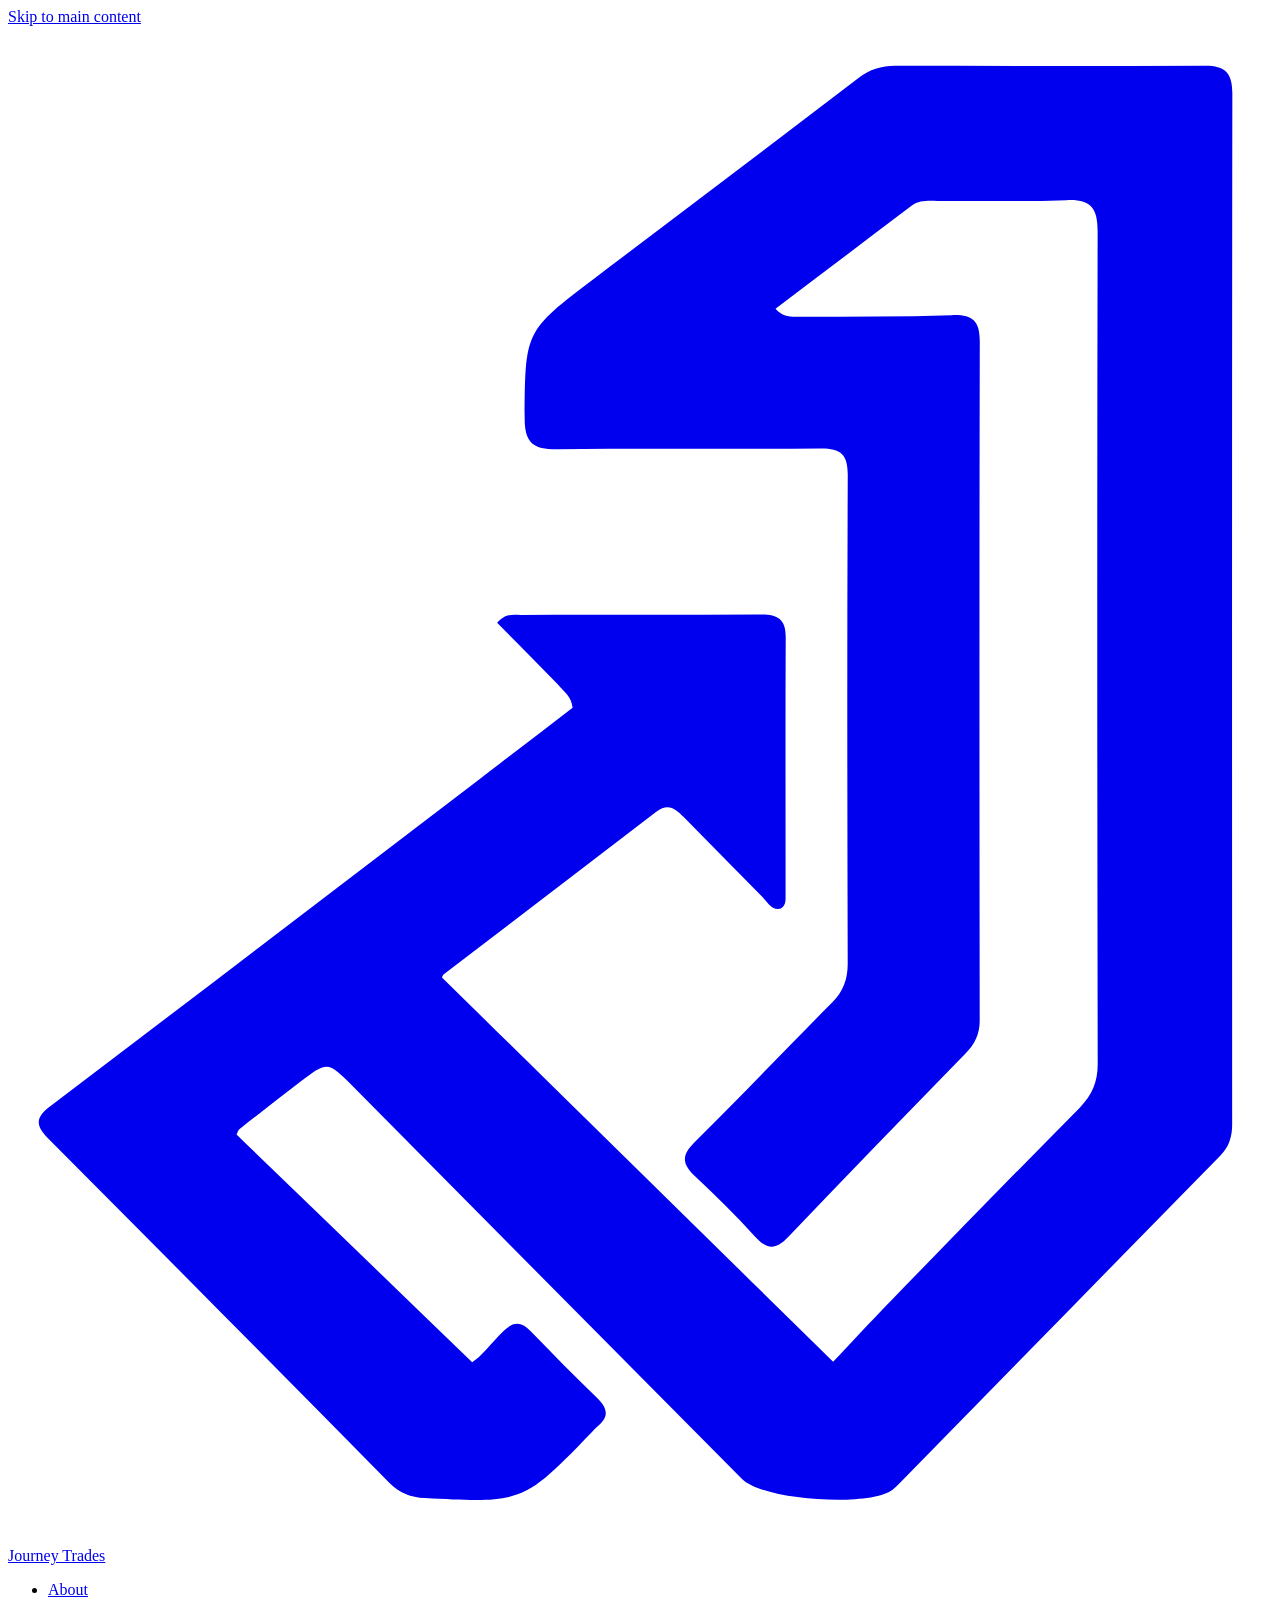
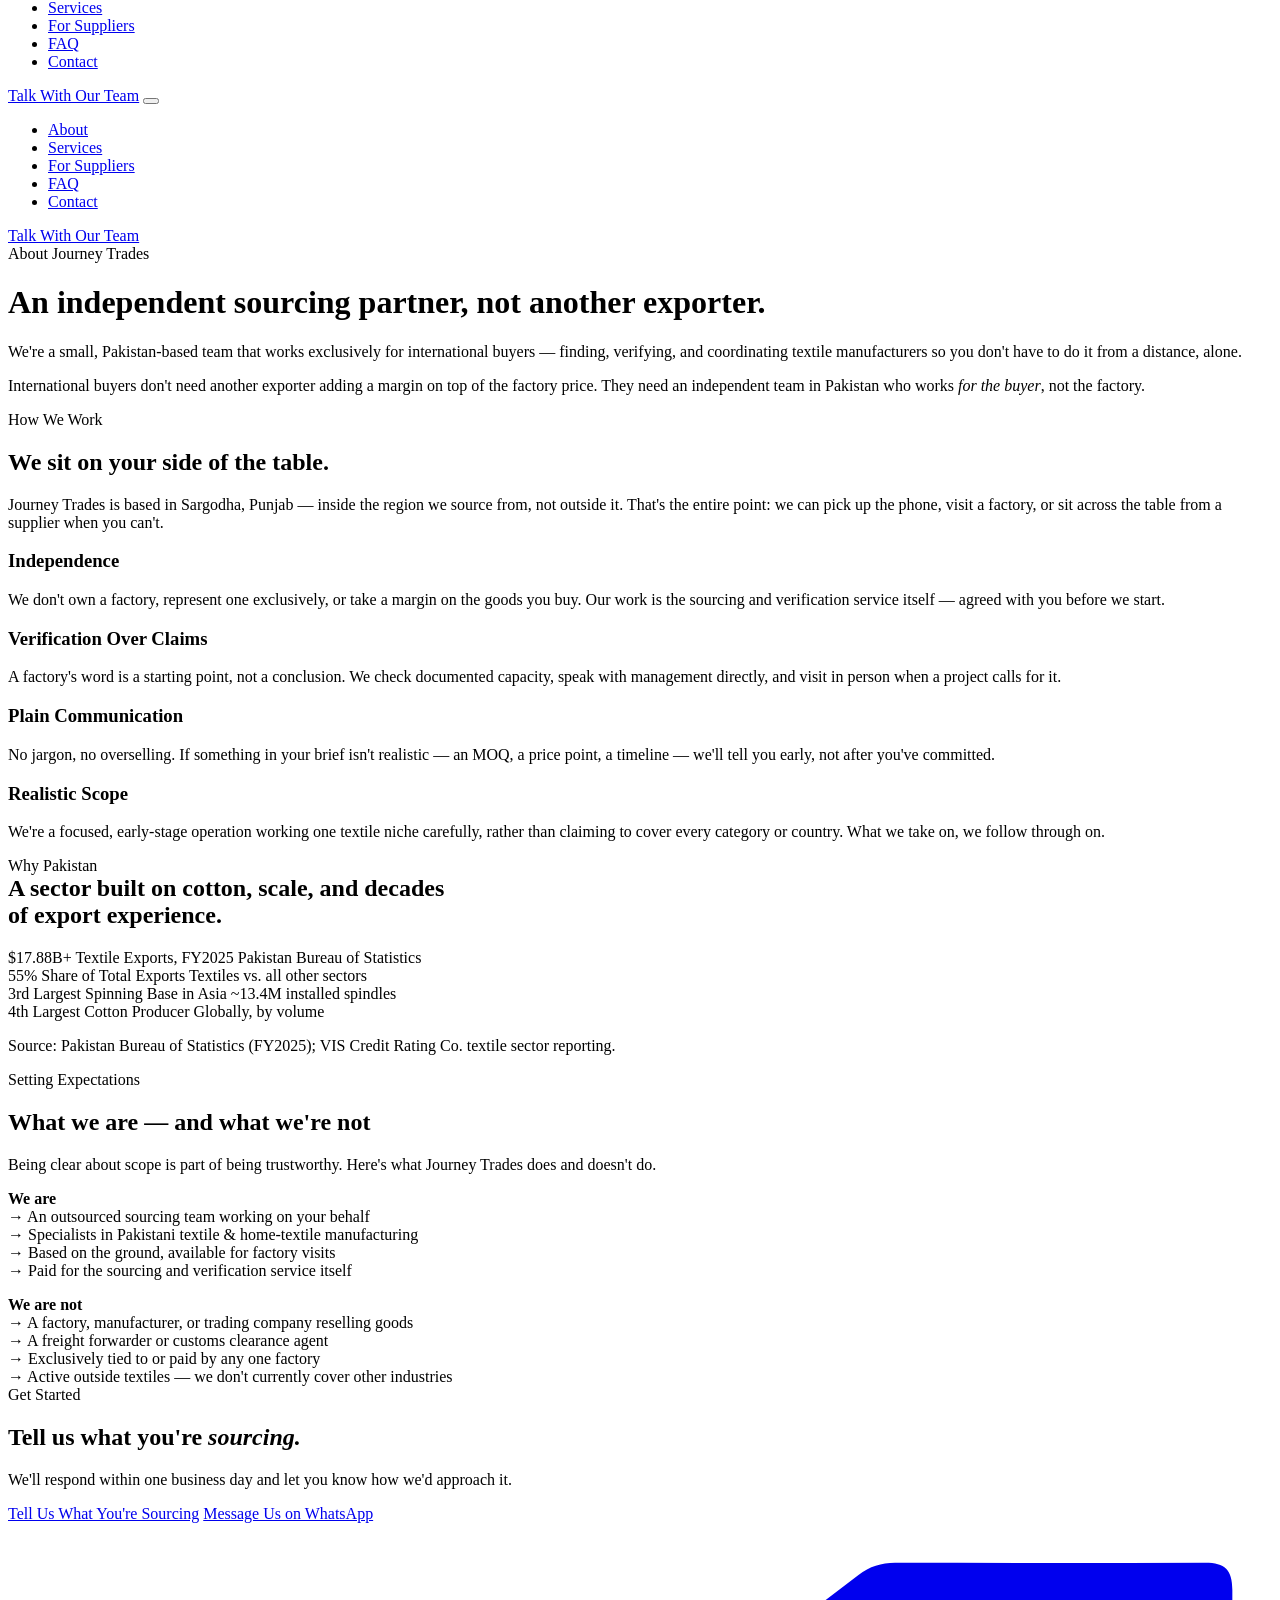
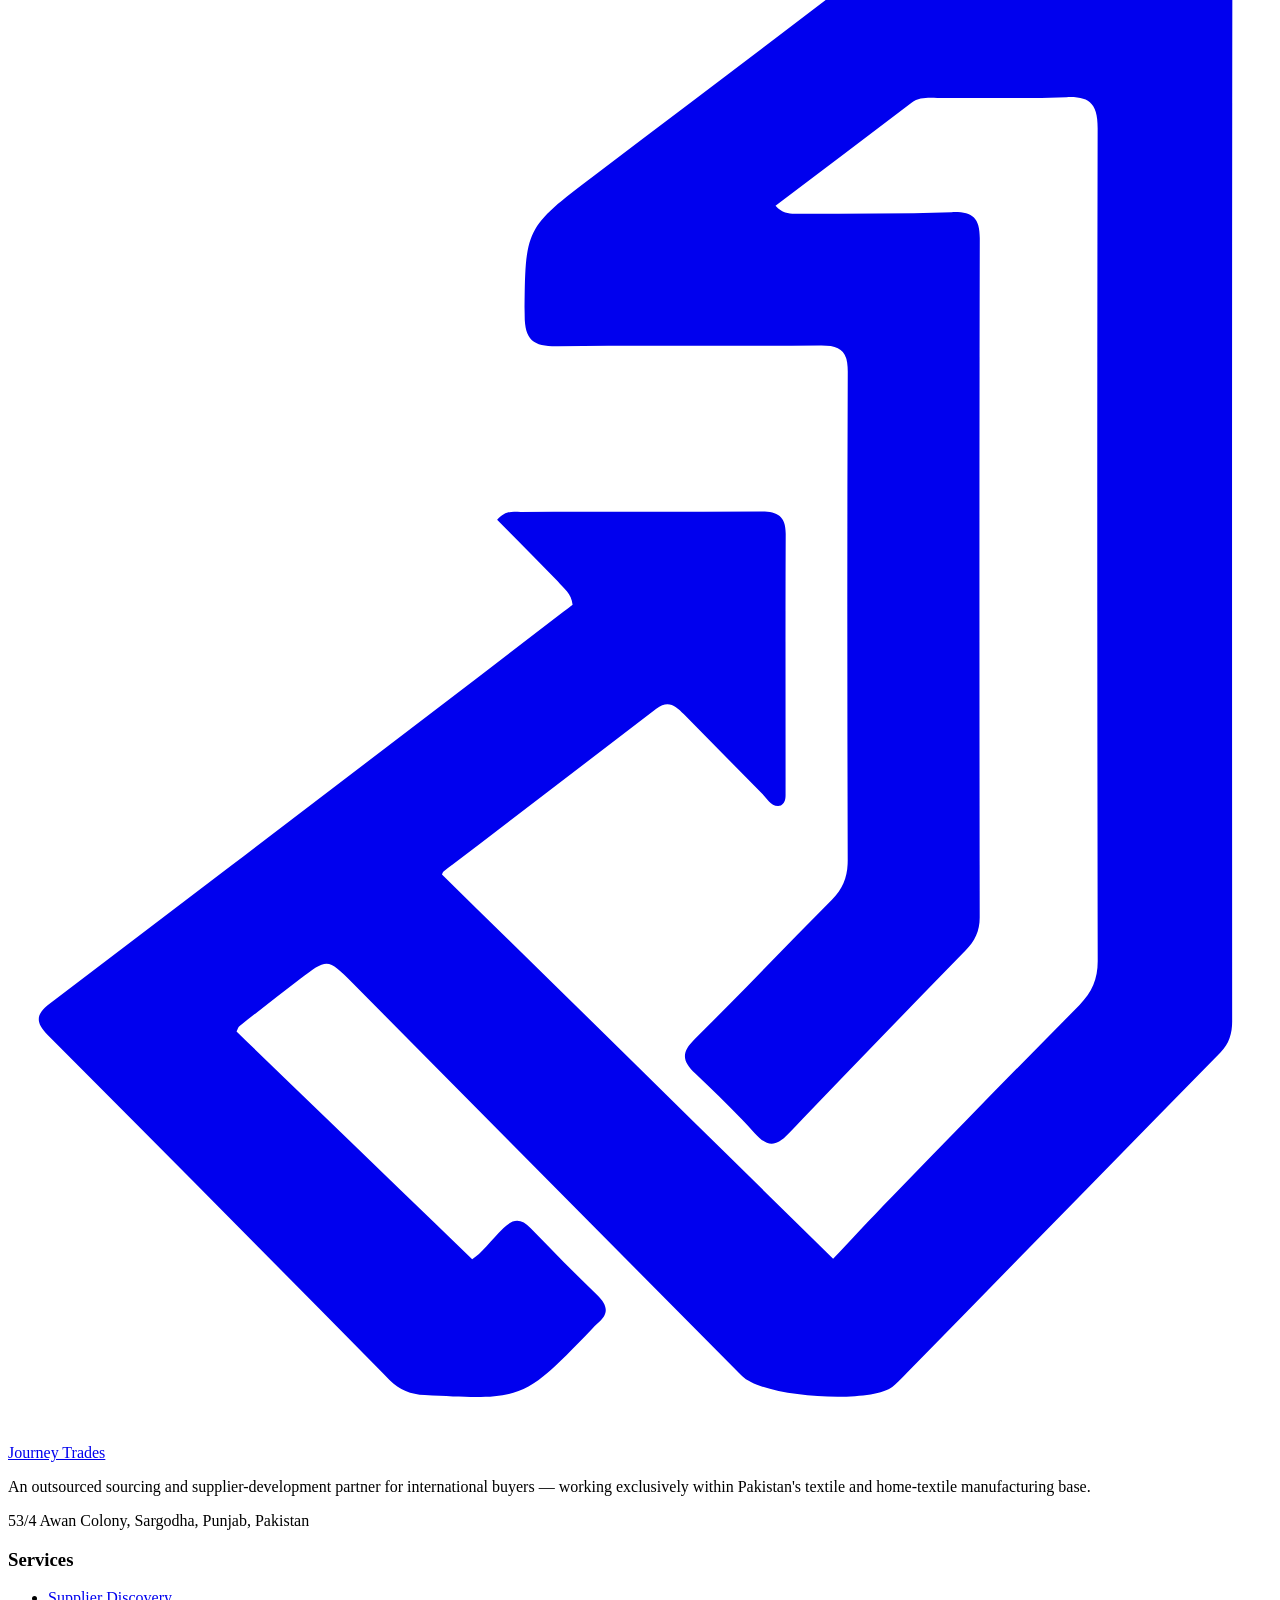
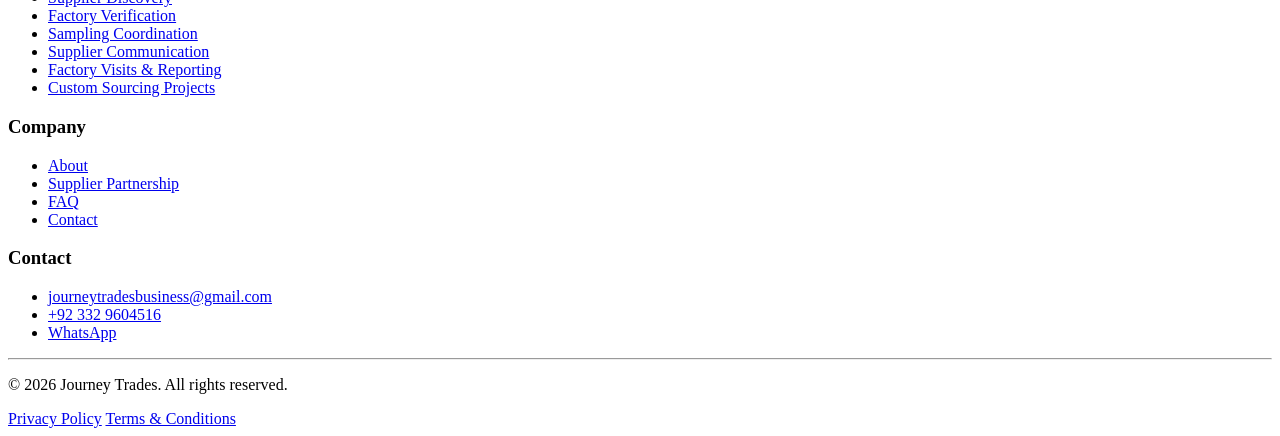
==== about.html @ 8f8e27a6 "Add files via upload" ====
<!DOCTYPE html>
<html lang="en" dir="ltr">
<head>
  <meta charset="UTF-8">
  <meta name="viewport" content="width=device-width, initial-scale=1.0">
  <meta http-equiv="X-UA-Compatible" content="IE=edge">

  <title>About Journey Trades — An Independent Sourcing Partner in Pakistan</title>
  <meta name="description" content="Journey Trades is an outsourced sourcing and supplier-development partner based in Sargodha, Punjab. We work for international textile buyers — not for factories.">
  <meta name="robots" content="index, follow">
  <link rel="canonical" href="https://journeytrades.com/about">

  <link rel="icon" href="/assets/favicon/favicon.svg" type="image/svg+xml">
  <link rel="icon" href="/assets/favicon/favicon.ico" sizes="any">
  <link rel="icon" href="/assets/favicon/favicon-96x96.png" type="image/png" sizes="96x96">
  <link rel="apple-touch-icon" href="/assets/favicon/apple-touch-icon.png">
  <link rel="manifest" href="/site.webmanifest">
  <meta name="theme-color" content="#111110">

  <link rel="preconnect" href="https://fonts.googleapis.com">
  <link rel="preconnect" href="https://fonts.gstatic.com" crossorigin>
  <link rel="stylesheet" href="/css/style.css">
  <link rel="stylesheet" href="/css/components.css">
  <link href="https://fonts.googleapis.com/css2?family=Syne:wght@600;700&family=Inter:wght@400;500;600&family=JetBrains+Mono:wght@400&display=swap" rel="stylesheet">
</head>

<body>

  <a href="#main-content" class="skip-link">Skip to main content</a>

  <header role="banner">
    <nav class="nav nav--over-dark" id="site-nav" aria-label="Main navigation">
      <div class="nav__inner container">

        <a href="/" class="nav__brand" aria-label="Journey Trades — Home">
          <span class="nav__mark" aria-hidden="true">
            <svg viewBox="381.33 122.94 254.98 306.00" xmlns="http://www.w3.org/2000/svg" aria-hidden="true" focusable="false"><path fill="currentColor" d="M492.219360,255.719696 C487.970673,251.401764 483.965637,247.331940 479.997284,243.299408 C481.773834,241.290131 483.369568,241.736816 484.786346,241.733704 C500.950500,241.697998 517.115051,241.760742 533.278870,241.675629 C536.532776,241.658493 538.229919,242.593063 538.214355,246.176392 C538.138489,263.673279 538.195129,281.170685 538.187622,298.667908 C538.187256,299.475739 538.202148,300.349670 537.248962,300.984955 C535.290833,301.412384 534.532166,299.639404 533.427429,298.526733 C528.144592,293.205994 522.882629,287.864319 517.635010,282.508728 C516.017578,280.857971 514.525269,279.582428 512.106262,281.442688 C497.848846,292.407104 483.533447,303.296173 469.249542,314.226257 C469.011902,314.408142 468.924530,314.786438 468.872314,314.881500 C494.978088,340.527435 521.039734,366.130005 547.777771,392.397064 C550.860657,389.139160 555.244202,384.400482 559.742493,379.773346 C572.284668,366.872040 584.827454,353.970581 597.484985,341.183014 C600.006348,338.635864 601.158508,335.977844 601.152100,332.351929 C601.053955,276.360565 601.016846,220.368958 601.138489,164.377777 C601.148865,159.608215 599.744385,157.890137 594.889404,158.078583 C586.236511,158.414490 577.562073,158.185883 568.896851,158.221893 C567.082275,158.229431 565.195679,157.996155 563.598877,159.205017 C554.478271,166.109589 545.360718,173.018188 536.156189,179.990524 C537.889099,181.886978 539.625610,181.592804 541.217590,181.585632 C551.380310,181.539932 561.548218,181.598801 571.702759,181.267838 C575.767700,181.135345 577.372253,182.289490 577.363159,186.539581 C577.265991,232.199249 577.288330,277.859222 577.348022,323.519012 C577.351562,326.256561 576.355835,328.283813 574.530151,330.162781 C562.570923,342.470795 550.576233,354.745850 538.759583,367.189697 C536.109314,369.980621 534.418335,369.785675 531.954956,367.059418 C528.161133,362.860901 524.103699,358.885468 519.976135,355.009216 C517.406128,352.595734 517.024597,350.875061 519.827148,348.115173 C529.203430,338.881683 538.237244,329.301453 547.532532,319.984039 C549.837402,317.673645 550.729797,315.225372 550.720886,311.995819 C550.630432,279.167633 550.588562,246.338837 550.731201,213.511063 C550.749634,209.265808 549.271851,208.119171 545.238403,208.156525 C527.575867,208.320053 509.909210,208.088135 492.248108,208.314621 C487.396088,208.376831 485.508484,207.134674 485.556122,201.903229 C485.714783,184.478241 485.535400,184.493973 499.542938,173.908081 C517.348938,160.451614 535.152893,146.992111 552.895752,133.452637 C555.155579,131.728149 557.503235,130.980072 560.276611,130.983826 C581.106812,131.011978 601.937317,131.055344 622.766968,130.943924 C626.807556,130.922302 628.318054,132.323074 628.312683,136.488327 C628.223572,205.811172 628.248474,275.134186 628.276550,344.457153 C628.277588,346.911621 627.695251,348.962250 625.915466,350.777222 C604.217590,372.904419 582.559082,395.070221 560.886902,417.222687 C560.538513,417.578796 560.169983,417.923492 559.772217,418.221985 C554.971069,421.824646 533.644470,420.338440 529.401917,416.060669 C503.236969,389.678223 477.083954,363.283936 450.935394,336.885254 C445.846863,331.748047 445.846344,331.707733 440.229309,335.979370 C436.121277,339.103455 432.063232,342.293457 428.000671,345.476746 C427.767517,345.659454 427.695007,346.047119 427.432037,346.569000 C443.109436,361.708893 458.841797,376.901855 474.966919,392.474121 C476.721710,391.483978 478.832550,388.628113 481.294250,386.196716 C483.282410,384.233093 484.864899,384.271484 486.775757,386.243256 C491.181244,390.789246 495.623444,395.303986 500.180634,399.696655 C502.305176,401.744446 502.652954,403.499542 500.231781,405.450317 C499.845337,405.761688 499.527985,406.159149 499.180969,406.518982 C485.274841,420.939636 485.276093,420.915375 465.383636,419.879028 C462.577545,419.732819 460.314514,418.886597 458.288696,416.833862 C435.349701,393.589966 412.379608,370.376526 389.334137,347.238281 C386.774902,344.668762 386.963837,343.059631 389.784821,340.916809 C418.702850,318.951202 447.563599,296.910217 476.432800,274.880371 C482.764526,270.048645 489.066345,265.177734 495.222076,260.447754 C495.000000,258.157471 493.479034,257.229156 492.219360,255.719696 z"/></svg>
          </span>
          <span class="nav__wordmark">Journey Trades</span>
        </a>

        <ul class="nav__links" role="list">
          <li><a href="/about"     class="nav__link">About</a></li>
          <li><a href="/services"  class="nav__link">Services</a></li>
          <li><a href="/suppliers" class="nav__link">For Suppliers</a></li>
          <li><a href="/faq"       class="nav__link">FAQ</a></li>
          <li><a href="/contact"   class="nav__link">Contact</a></li>
        </ul>

        <div class="nav__actions">
          <a href="/contact" class="btn nav__cta">Talk With Our Team</a>
          <button class="nav__toggle" id="menu-toggle" aria-expanded="false" aria-controls="mobile-menu" aria-label="Open navigation menu">
            <span class="nav__toggle-bar" aria-hidden="true"></span>
            <span class="nav__toggle-bar" aria-hidden="true"></span>
            <span class="nav__toggle-bar" aria-hidden="true"></span>
          </button>
        </div>

      </div>

      <div class="nav__mobile" id="mobile-menu" aria-hidden="true">
        <ul class="nav__mobile-links" role="list">
          <li><a href="/about"     class="nav__mobile-link">About</a></li>
          <li><a href="/services"  class="nav__mobile-link">Services</a></li>
          <li><a href="/suppliers" class="nav__mobile-link">For Suppliers</a></li>
          <li><a href="/faq"       class="nav__mobile-link">FAQ</a></li>
          <li><a href="/contact"   class="nav__mobile-link">Contact</a></li>
        </ul>
        <a href="/contact" class="nav__mobile-cta">Talk With Our Team</a>
      </div>

    </nav>
  </header>
  <main id="main-content" tabindex="-1">

    <!-- ═══════════ PAGE HEADER ═══════════ -->
    <header class="page-header">
      <div class="container">
        <div class="page-header__inner">
          <div class="hero__eyebrow">
            <span class="hero__eyebrow-line" aria-hidden="true"></span>
            <span class="hero__label">About Journey Trades</span>
          </div>
          <h1>An independent sourcing partner, not another exporter.</h1>
          <p class="page-header__sub">
            We're a small, Pakistan-based team that works exclusively for international buyers — finding, verifying, and coordinating textile manufacturers so you don't have to do it from a distance, alone.
          </p>
        </div>
      </div>
    </header>

    <!-- ═══════════ LEAD STATEMENT ═══════════ -->
    <section class="about-lead section">
      <div class="container">
        <p class="about-lead__text">
          International buyers don't need another exporter adding a margin on top of the factory price. They need an independent team in Pakistan who works <em>for the buyer</em>, not the factory.
        </p>
      </div>
    </section>

    <!-- ═══════════ HOW WE WORK ═══════════ -->
    <section class="section" style="background-color: var(--color-bg-alt);" aria-labelledby="how-heading">
      <div class="container">
        <span class="entry-rule fade-up" aria-hidden="true"></span>
        <div class="heading-block">
          <span class="section-label">How We Work</span>
          <h2 class="heading-block__title" id="how-heading">We sit on your side of the table.</h2>
          <p class="heading-block__sub">
            Journey Trades is based in Sargodha, Punjab — inside the region we source from, not outside it. That's the entire point: we can pick up the phone, visit a factory, or sit across the table from a supplier when you can't.
          </p>
        </div>

        <div class="values-grid">
          <div class="value-item fade-up">
            <h3 class="value-item__title">Independence</h3>
            <p class="value-item__body">We don't own a factory, represent one exclusively, or take a margin on the goods you buy. Our work is the sourcing and verification service itself — agreed with you before we start.</p>
          </div>
          <div class="value-item fade-up">
            <h3 class="value-item__title">Verification Over Claims</h3>
            <p class="value-item__body">A factory's word is a starting point, not a conclusion. We check documented capacity, speak with management directly, and visit in person when a project calls for it.</p>
          </div>
          <div class="value-item fade-up">
            <h3 class="value-item__title">Plain Communication</h3>
            <p class="value-item__body">No jargon, no overselling. If something in your brief isn't realistic — an MOQ, a price point, a timeline — we'll tell you early, not after you've committed.</p>
          </div>
          <div class="value-item fade-up">
            <h3 class="value-item__title">Realistic Scope</h3>
            <p class="value-item__body">We're a focused, early-stage operation working one textile niche carefully, rather than claiming to cover every category or country. What we take on, we follow through on.</p>
          </div>
        </div>
      </div>
    </section>

    <!-- ═══════════ WHY PAKISTAN ═══════════ -->
    <section class="credibility-bar" aria-label="Pakistan's textile sector, in context">
      <div class="container">
        <span class="section-label section-label--light">Why Pakistan</span>
        <h2 style="color: var(--color-text-on-dark-strong); margin-top: var(--space-16); max-width: 38ch;">
          A sector built on cotton, scale, and decades of export experience.
        </h2>
        <div class="credibility-bar__grid" style="margin-top: var(--space-40);">

          <div class="stat-card fade-up">
            <span class="stat-card__number" data-count="17" data-suffix=".88B+">$17<span>.88B+</span></span>
            <span class="stat-card__label">Textile Exports, FY2025</span>
            <span class="stat-card__context">Pakistan Bureau of Statistics</span>
          </div>

          <div class="stat-card fade-up">
            <span class="stat-card__number" data-count="55" data-suffix="%">55<span>%</span></span>
            <span class="stat-card__label">Share of Total Exports</span>
            <span class="stat-card__context">Textiles vs. all other sectors</span>
          </div>

          <div class="stat-card fade-up">
            <span class="stat-card__number">3rd</span>
            <span class="stat-card__label">Largest Spinning Base in Asia</span>
            <span class="stat-card__context">~13.4M installed spindles</span>
          </div>

          <div class="stat-card fade-up">
            <span class="stat-card__number">4th</span>
            <span class="stat-card__label">Largest Cotton Producer</span>
            <span class="stat-card__context">Globally, by volume</span>
          </div>

        </div>
        <p class="markets__source">Source: Pakistan Bureau of Statistics (FY2025); VIS Credit Rating Co. textile sector reporting.</p>
      </div>
    </section>

    <!-- ═══════════ WHAT WE ARE / AREN'T ═══════════ -->
    <section class="section" style="background-color: var(--color-surface-dark);" aria-labelledby="not-heading">
      <div class="container">
        <span class="entry-rule fade-up" aria-hidden="true"></span>
        <div class="heading-block">
          <span class="section-label section-label--light">Setting Expectations</span>
          <h2 class="heading-block__title" id="not-heading" style="color: var(--color-text-on-dark-strong);">What we are — and what we're not</h2>
          <p class="heading-block__sub heading-block__sub--light">
            Being clear about scope is part of being trustworthy. Here's what Journey Trades does and doesn't do.
          </p>
        </div>

        <div class="grid grid--2">
          <div>
            <h3 style="color: var(--color-accent-brass-light); font-family: var(--font-display); font-size: var(--text-body-lg); margin-bottom: var(--space-16);">We are</h3>
            <div class="not-list">
              <div class="not-item"><span class="not-item__mark">→</span> An outsourced sourcing team working on your behalf</div>
              <div class="not-item"><span class="not-item__mark">→</span> Specialists in Pakistani textile &amp; home-textile manufacturing</div>
              <div class="not-item"><span class="not-item__mark">→</span> Based on the ground, available for factory visits</div>
              <div class="not-item"><span class="not-item__mark">→</span> Paid for the sourcing and verification service itself</div>
            </div>
          </div>
          <div>
            <h3 style="color: var(--color-accent-brass-light); font-family: var(--font-display); font-size: var(--text-body-lg); margin-bottom: var(--space-16);">We are not</h3>
            <div class="not-list">
              <div class="not-item"><span class="not-item__mark">→</span> A factory, manufacturer, or trading company reselling goods</div>
              <div class="not-item"><span class="not-item__mark">→</span> A freight forwarder or customs clearance agent</div>
              <div class="not-item"><span class="not-item__mark">→</span> Exclusively tied to or paid by any one factory</div>
              <div class="not-item"><span class="not-item__mark">→</span> Active outside textiles — we don't currently cover other industries</div>
            </div>
          </div>
        </div>
      </div>
    </section>

    <!-- ═══════════ CTA ═══════════ -->
    <section class="cta-block section" aria-labelledby="about-cta-heading">
      <div class="container">
        <div class="cta-block__inner">
          <span class="cta-block__label">Get Started</span>
          <h2 class="cta-block__title" id="about-cta-heading">Tell us what you're <em>sourcing.</em></h2>
          <p class="cta-block__sub">We'll respond within one business day and let you know how we'd approach it.</p>
          <div class="cta-block__actions">
            <a href="/contact" class="btn btn--brass">Tell Us What You're Sourcing</a>
            <a href="https://wa.me/923329604516" class="btn btn--outline-dark" target="_blank" rel="noopener">Message Us on WhatsApp</a>
          </div>
        </div>
      </div>
    </section>

  </main>

  <!-- ═══════════ FOOTER ═══════════ -->
  <footer class="footer" role="contentinfo">
    <div class="container">
      <div class="footer__inner">

        <div class="footer__brand">
          <a href="/" class="footer__mark" aria-label="Journey Trades — Home">
            <span class="footer__mark-icon" aria-hidden="true">
              <svg viewBox="381.33 122.94 254.98 306.00" xmlns="http://www.w3.org/2000/svg" aria-hidden="true" focusable="false"><path fill="currentColor" d="M492.219360,255.719696 C487.970673,251.401764 483.965637,247.331940 479.997284,243.299408 C481.773834,241.290131 483.369568,241.736816 484.786346,241.733704 C500.950500,241.697998 517.115051,241.760742 533.278870,241.675629 C536.532776,241.658493 538.229919,242.593063 538.214355,246.176392 C538.138489,263.673279 538.195129,281.170685 538.187622,298.667908 C538.187256,299.475739 538.202148,300.349670 537.248962,300.984955 C535.290833,301.412384 534.532166,299.639404 533.427429,298.526733 C528.144592,293.205994 522.882629,287.864319 517.635010,282.508728 C516.017578,280.857971 514.525269,279.582428 512.106262,281.442688 C497.848846,292.407104 483.533447,303.296173 469.249542,314.226257 C469.011902,314.408142 468.924530,314.786438 468.872314,314.881500 C494.978088,340.527435 521.039734,366.130005 547.777771,392.397064 C550.860657,389.139160 555.244202,384.400482 559.742493,379.773346 C572.284668,366.872040 584.827454,353.970581 597.484985,341.183014 C600.006348,338.635864 601.158508,335.977844 601.152100,332.351929 C601.053955,276.360565 601.016846,220.368958 601.138489,164.377777 C601.148865,159.608215 599.744385,157.890137 594.889404,158.078583 C586.236511,158.414490 577.562073,158.185883 568.896851,158.221893 C567.082275,158.229431 565.195679,157.996155 563.598877,159.205017 C554.478271,166.109589 545.360718,173.018188 536.156189,179.990524 C537.889099,181.886978 539.625610,181.592804 541.217590,181.585632 C551.380310,181.539932 561.548218,181.598801 571.702759,181.267838 C575.767700,181.135345 577.372253,182.289490 577.363159,186.539581 C577.265991,232.199249 577.288330,277.859222 577.348022,323.519012 C577.351562,326.256561 576.355835,328.283813 574.530151,330.162781 C562.570923,342.470795 550.576233,354.745850 538.759583,367.189697 C536.109314,369.980621 534.418335,369.785675 531.954956,367.059418 C528.161133,362.860901 524.103699,358.885468 519.976135,355.009216 C517.406128,352.595734 517.024597,350.875061 519.827148,348.115173 C529.203430,338.881683 538.237244,329.301453 547.532532,319.984039 C549.837402,317.673645 550.729797,315.225372 550.720886,311.995819 C550.630432,279.167633 550.588562,246.338837 550.731201,213.511063 C550.749634,209.265808 549.271851,208.119171 545.238403,208.156525 C527.575867,208.320053 509.909210,208.088135 492.248108,208.314621 C487.396088,208.376831 485.508484,207.134674 485.556122,201.903229 C485.714783,184.478241 485.535400,184.493973 499.542938,173.908081 C517.348938,160.451614 535.152893,146.992111 552.895752,133.452637 C555.155579,131.728149 557.503235,130.980072 560.276611,130.983826 C581.106812,131.011978 601.937317,131.055344 622.766968,130.943924 C626.807556,130.922302 628.318054,132.323074 628.312683,136.488327 C628.223572,205.811172 628.248474,275.134186 628.276550,344.457153 C628.277588,346.911621 627.695251,348.962250 625.915466,350.777222 C604.217590,372.904419 582.559082,395.070221 560.886902,417.222687 C560.538513,417.578796 560.169983,417.923492 559.772217,418.221985 C554.971069,421.824646 533.644470,420.338440 529.401917,416.060669 C503.236969,389.678223 477.083954,363.283936 450.935394,336.885254 C445.846863,331.748047 445.846344,331.707733 440.229309,335.979370 C436.121277,339.103455 432.063232,342.293457 428.000671,345.476746 C427.767517,345.659454 427.695007,346.047119 427.432037,346.569000 C443.109436,361.708893 458.841797,376.901855 474.966919,392.474121 C476.721710,391.483978 478.832550,388.628113 481.294250,386.196716 C483.282410,384.233093 484.864899,384.271484 486.775757,386.243256 C491.181244,390.789246 495.623444,395.303986 500.180634,399.696655 C502.305176,401.744446 502.652954,403.499542 500.231781,405.450317 C499.845337,405.761688 499.527985,406.159149 499.180969,406.518982 C485.274841,420.939636 485.276093,420.915375 465.383636,419.879028 C462.577545,419.732819 460.314514,418.886597 458.288696,416.833862 C435.349701,393.589966 412.379608,370.376526 389.334137,347.238281 C386.774902,344.668762 386.963837,343.059631 389.784821,340.916809 C418.702850,318.951202 447.563599,296.910217 476.432800,274.880371 C482.764526,270.048645 489.066345,265.177734 495.222076,260.447754 C495.000000,258.157471 493.479034,257.229156 492.219360,255.719696 z"/></svg>
            </span>
            <span class="footer__wordmark">Journey Trades</span>
          </a>
          <p class="footer__tagline">
            An outsourced sourcing and supplier-development partner for international buyers — working exclusively within Pakistan's textile and home-textile manufacturing base.
          </p>
          <p class="footer__tagline" style="margin-top: var(--space-8); font-size: var(--text-caption);">
            53/4 Awan Colony, Sargodha, Punjab, Pakistan
          </p>
        </div>

        <nav class="footer__col" aria-label="Services">
          <h3 class="footer__col-title">Services</h3>
          <ul class="footer__links" role="list">
            <li><a href="/services" class="footer__link">Supplier Discovery</a></li>
            <li><a href="/services" class="footer__link">Factory Verification</a></li>
            <li><a href="/services" class="footer__link">Sampling Coordination</a></li>
            <li><a href="/services" class="footer__link">Supplier Communication</a></li>
            <li><a href="/services" class="footer__link">Factory Visits &amp; Reporting</a></li>
            <li><a href="/services" class="footer__link">Custom Sourcing Projects</a></li>
          </ul>
        </nav>

        <nav class="footer__col" aria-label="Company">
          <h3 class="footer__col-title">Company</h3>
          <ul class="footer__links" role="list">
            <li><a href="/about"     class="footer__link">About</a></li>
            <li><a href="/suppliers" class="footer__link">Supplier Partnership</a></li>
            <li><a href="/faq"       class="footer__link">FAQ</a></li>
            <li><a href="/contact"   class="footer__link">Contact</a></li>
          </ul>
        </nav>

        <div class="footer__col">
          <h3 class="footer__col-title">Contact</h3>
          <ul class="footer__links" role="list">
            <li><a href="mailto:journeytradesbusiness@gmail.com" class="footer__link">journeytradesbusiness@gmail.com</a></li>
            <li><a href="tel:+923329604516" class="footer__link">+92 332 9604516</a></li>
            <li><a href="https://wa.me/923329604516" class="footer__link" target="_blank" rel="noopener">WhatsApp</a></li>
          </ul>
        </div>

      </div>

      <hr class="footer__divider" aria-hidden="true">

      <div class="footer__bottom">
        <p class="footer__copy">
          &copy; <span id="footer-year">2026</span> Journey Trades. All rights reserved.
        </p>
        <nav class="footer__legal-links" aria-label="Legal">
          <a href="/privacy" class="footer__legal-link">Privacy Policy</a>
          <a href="/terms"   class="footer__legal-link">Terms &amp; Conditions</a>
        </nav>
      </div>

    </div>
  </footer>

  <script src="/js/script.js" defer></script>


</body>
</html>
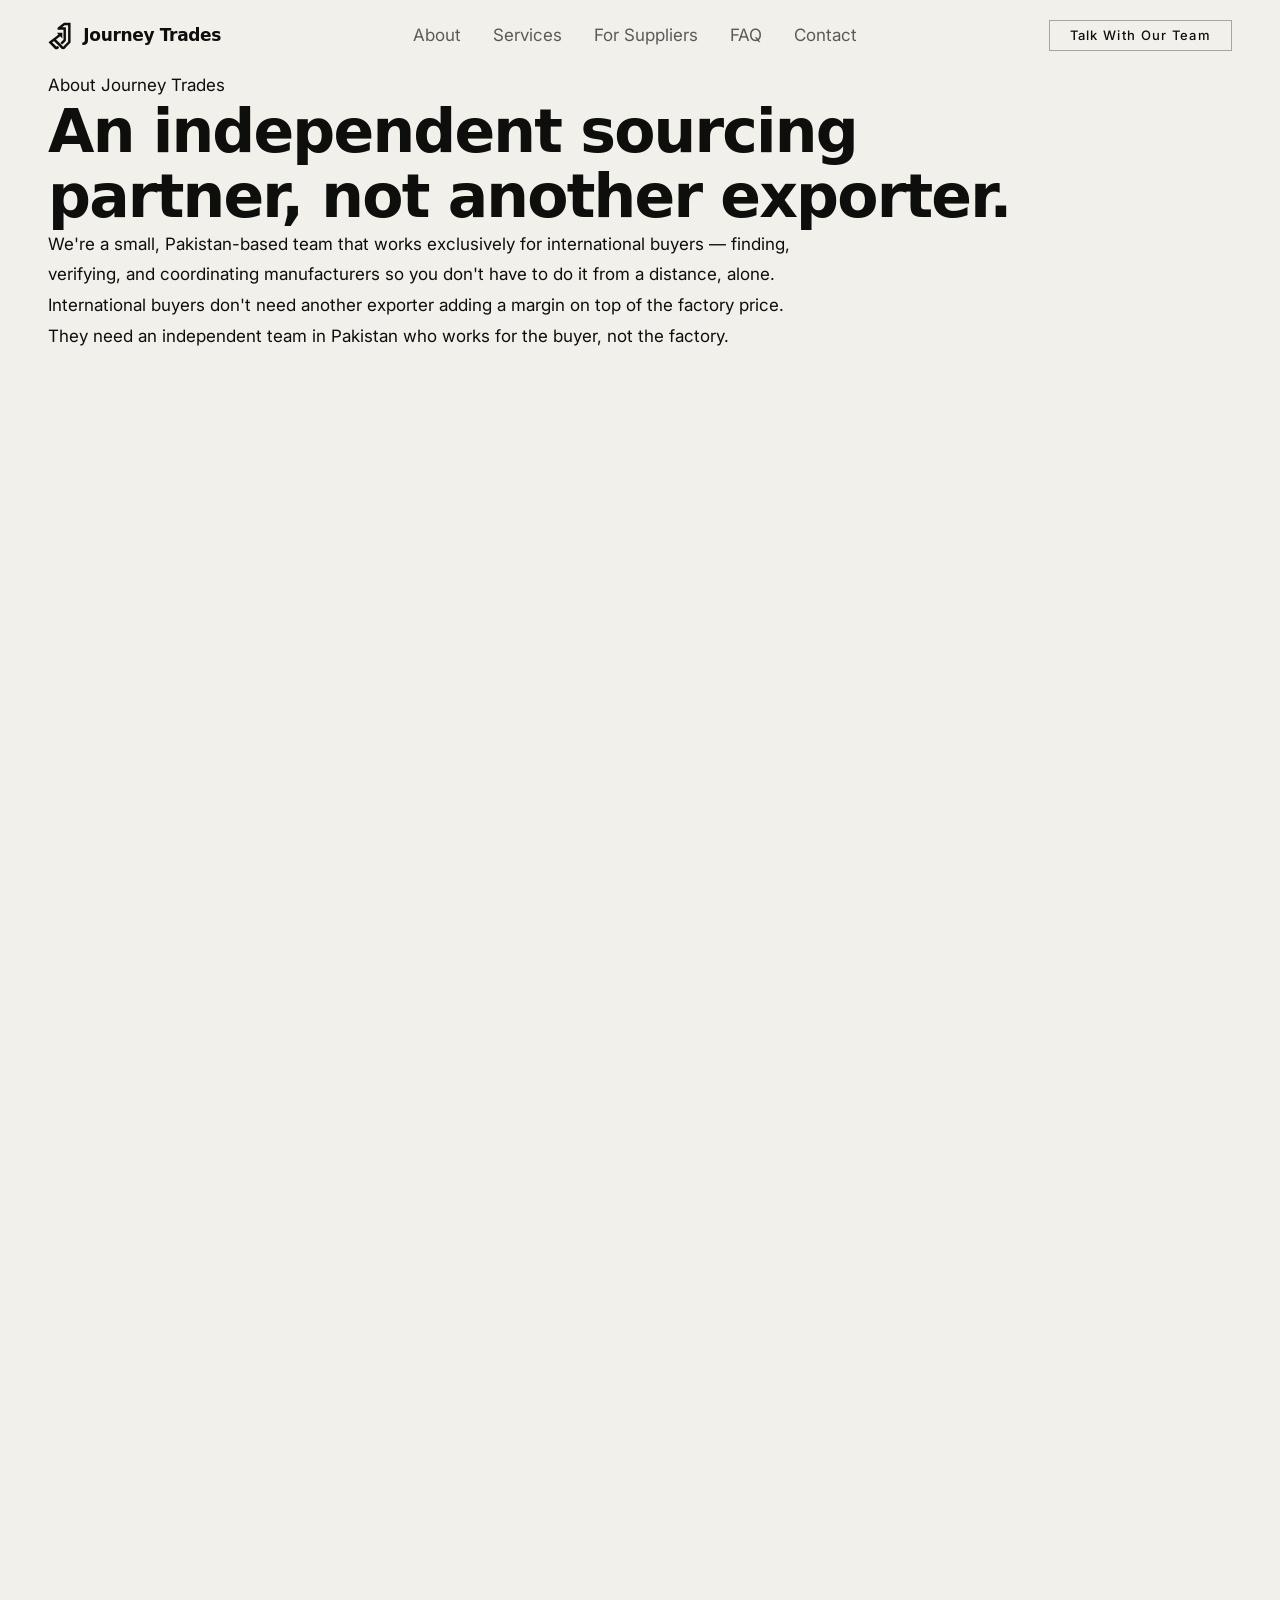
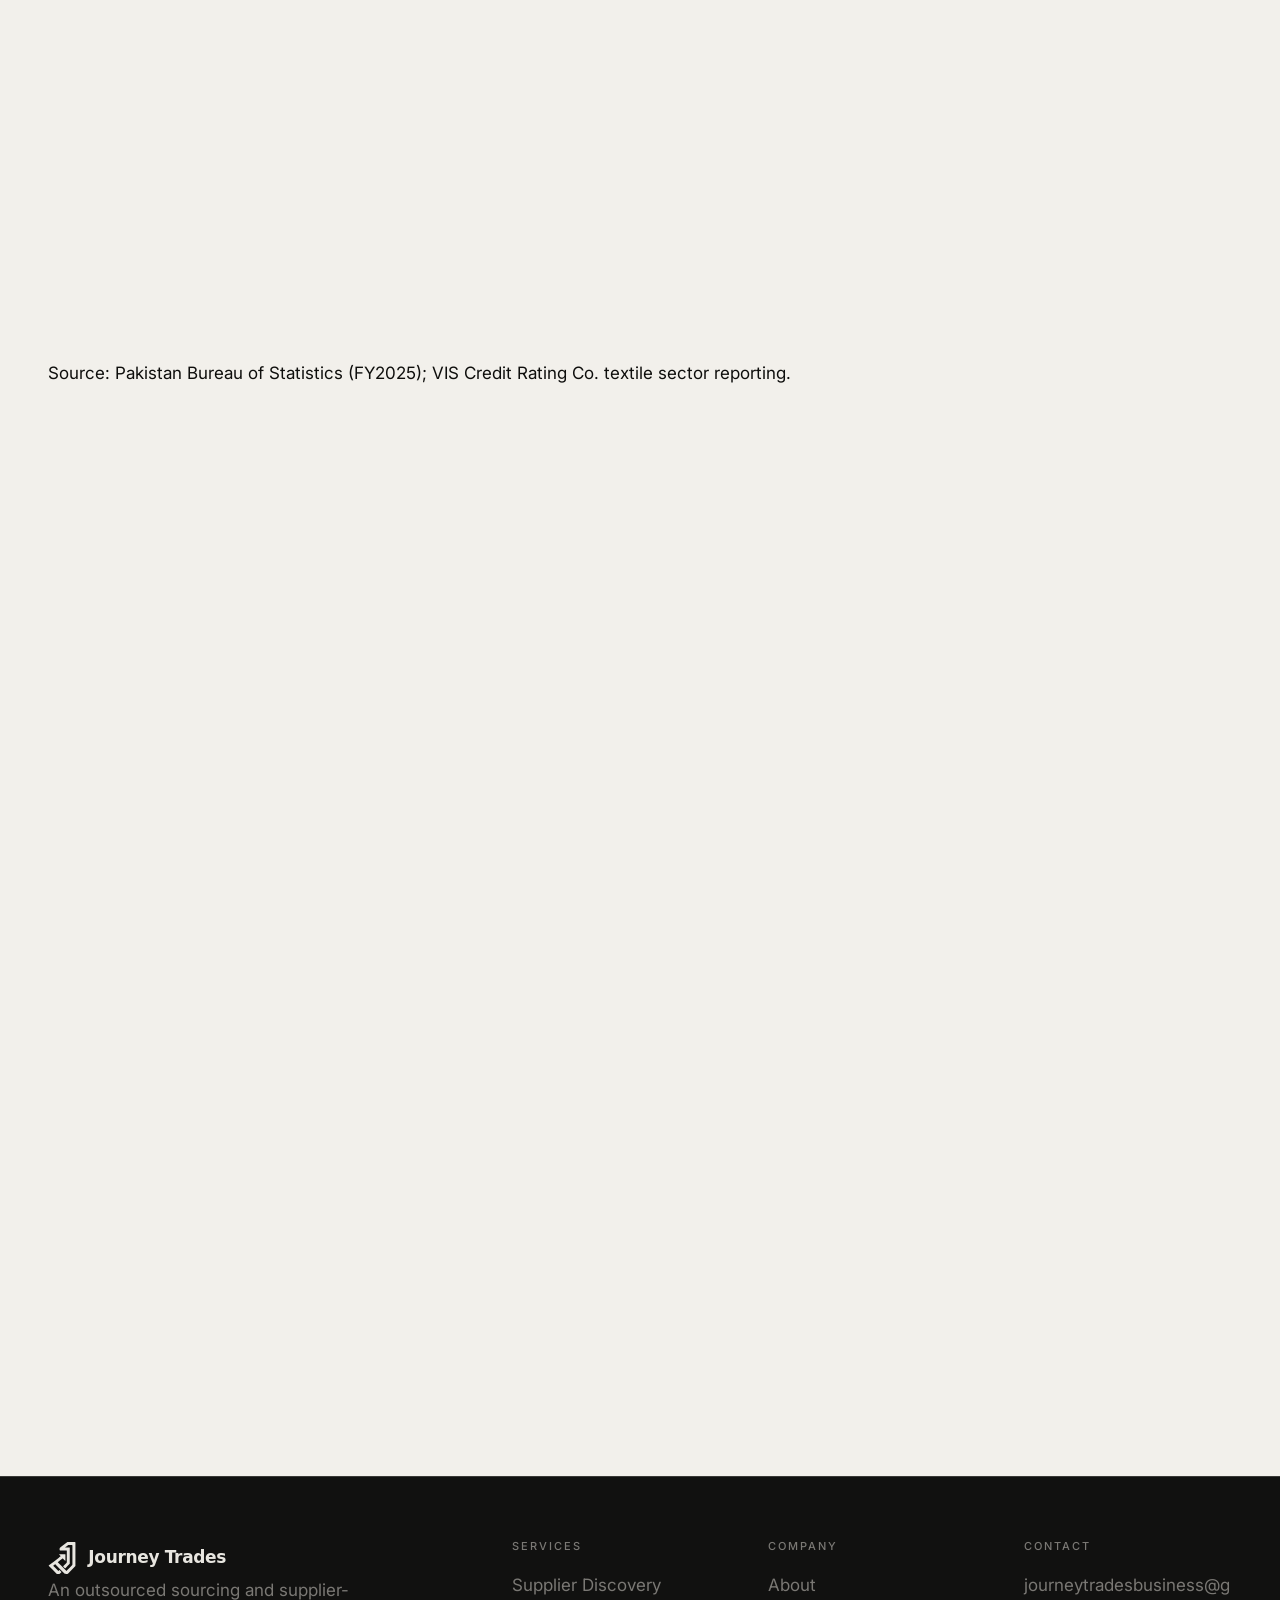
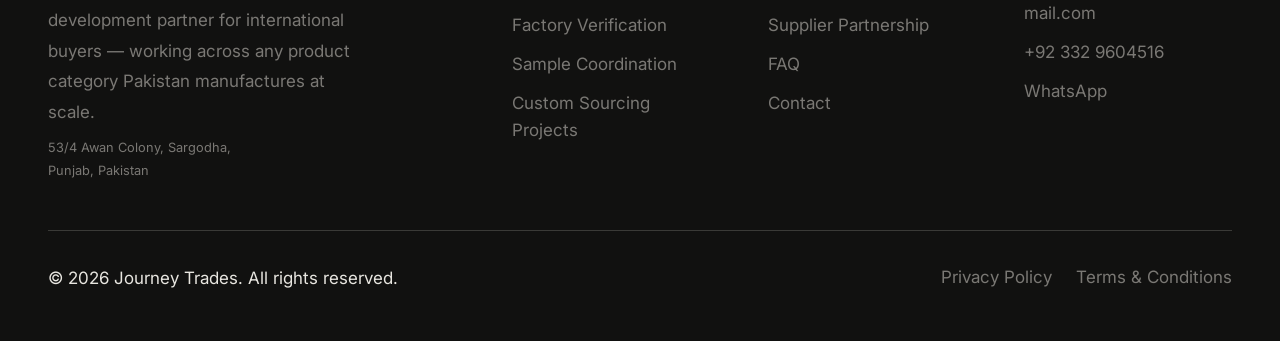
==== commit 766cc8ee: "Add files via upload" ====
--- a/about.html
+++ b/about.html
@@ -1,296 +1,190 @@
 <!DOCTYPE html>
-<html lang="en" dir="ltr">
+<html lang="en">
 <head>
-  <meta charset="UTF-8">
-  <meta name="viewport" content="width=device-width, initial-scale=1.0">
-  <meta http-equiv="X-UA-Compatible" content="IE=edge">
-
-  <title>About Journey Trades — An Independent Sourcing Partner in Pakistan</title>
-  <meta name="description" content="Journey Trades is an outsourced sourcing and supplier-development partner based in Sargodha, Punjab. We work for international textile buyers — not for factories.">
-  <meta name="robots" content="index, follow">
-  <link rel="canonical" href="https://journeytrades.com/about">
-
-  <link rel="icon" href="/assets/favicon/favicon.svg" type="image/svg+xml">
-  <link rel="icon" href="/assets/favicon/favicon.ico" sizes="any">
-  <link rel="icon" href="/assets/favicon/favicon-96x96.png" type="image/png" sizes="96x96">
-  <link rel="apple-touch-icon" href="/assets/favicon/apple-touch-icon.png">
-  <link rel="manifest" href="/site.webmanifest">
-  <meta name="theme-color" content="#111110">
-
-  <link rel="preconnect" href="https://fonts.googleapis.com">
-  <link rel="preconnect" href="https://fonts.gstatic.com" crossorigin>
-  <link rel="stylesheet" href="/css/style.css">
-  <link rel="stylesheet" href="/css/components.css">
-  <link href="https://fonts.googleapis.com/css2?family=Syne:wght@600;700&family=Inter:wght@400;500;600&family=JetBrains+Mono:wght@400&display=swap" rel="stylesheet">
+<meta charset="UTF-8">
+<meta name="viewport" content="width=device-width, initial-scale=1.0">
+<title>About Journey Trades — Independent Sourcing Partner in Pakistan</title>
+<meta name="description" content="Journey Trades is a Pakistan-based, independent sourcing and verification team working exclusively for international buyers — not another exporter.">
+<link rel="preconnect" href="https://fonts.googleapis.com">
+<link rel="preconnect" href="https://fonts.gstatic.com" crossorigin>
+<link href="https://fonts.googleapis.com/css2?family=Space+Grotesk:wght@500;600;700&family=Inter:wght@400;500;600;700&family=JetBrains+Mono:wght@500;600&display=swap" rel="stylesheet">
+<link rel="stylesheet" href="css/style.css">
 </head>
-
 <body>
 
-  <a href="#main-content" class="skip-link">Skip to main content</a>
+<a href="#main" class="skip-link">Skip to main content</a>
 
-  <header role="banner">
-    <nav class="nav nav--over-dark" id="site-nav" aria-label="Main navigation">
-      <div class="nav__inner container">
+<header>
+  <nav class="nav" id="site-nav" aria-label="Main navigation">
+    <div class="container nav__inner">
+      <a href="/" class="nav__brand" aria-label="Journey Trades — Home">
+        <span class="nav__mark" aria-hidden="true"><svg viewBox="381.33 122.94 254.98 306.00" xmlns="http://www.w3.org/2000/svg"><path fill="currentColor" d="M492.219360,255.719696 C487.970673,251.401764 483.965637,247.331940 479.997284,243.299408 C481.773834,241.290131 483.369568,241.736816 484.786346,241.733704 C500.950500,241.697998 517.115051,241.760742 533.278870,241.675629 C536.532776,241.658493 538.229919,242.593063 538.214355,246.176392 C538.138489,263.673279 538.195129,281.170685 538.187622,298.667908 C538.187256,299.475739 538.202148,300.349670 537.248962,300.984955 C535.290833,301.412384 534.532166,299.639404 533.427429,298.526733 C528.144592,293.205994 522.882629,287.864319 517.635010,282.508728 C516.017578,280.857971 514.525269,279.582428 512.106262,281.442688 C497.848846,292.407104 483.533447,303.296173 469.249542,314.226257 C469.011902,314.408142 468.924530,314.786438 468.872314,314.881500 C494.978088,340.527435 521.039734,366.130005 547.777771,392.397064 C550.860657,389.139160 555.244202,384.400482 559.742493,379.773346 C572.284668,366.872040 584.827454,353.970581 597.484985,341.183014 C600.006348,338.635864 601.158508,335.977844 601.152100,332.351929 C601.053955,276.360565 601.016846,220.368958 601.138489,164.377777 C601.148865,159.608215 599.744385,157.890137 594.889404,158.078583 C586.236511,158.414490 577.562073,158.185883 568.896851,158.221893 C567.082275,158.229431 565.195679,157.996155 563.598877,159.205017 C554.478271,166.109589 545.360718,173.018188 536.156189,179.990524 C537.889099,181.886978 539.625610,181.592804 541.217590,181.585632 C551.380310,181.539932 561.548218,181.598801 571.702759,181.267838 C575.767700,181.135345 577.372253,182.289490 577.363159,186.539581 C577.265991,232.199249 577.288330,277.859222 577.348022,323.519012 C577.351562,326.256561 576.355835,328.283813 574.530151,330.162781 C562.570923,342.470795 550.576233,354.745850 538.759583,367.189697 C536.109314,369.980621 534.418335,369.785675 531.954956,367.059418 C528.161133,362.860901 524.103699,358.885468 519.976135,355.009216 C517.406128,352.595734 517.024597,350.875061 519.827148,348.115173 C529.203430,338.881683 538.237244,329.301453 547.532532,319.984039 C549.837402,317.673645 550.729797,315.225372 550.720886,311.995819 C550.630432,279.167633 550.588562,246.338837 550.731201,213.511063 C550.749634,209.265808 549.271851,208.119171 545.238403,208.156525 C527.575867,208.320053 509.909210,208.088135 492.248108,208.314621 C487.396088,208.376831 485.508484,207.134674 485.556122,201.903229 C485.714783,184.478241 485.535400,184.493973 499.542938,173.908081 C517.348938,160.451614 535.152893,146.992111 552.895752,133.452637 C555.155579,131.728149 557.503235,130.980072 560.276611,130.983826 C581.106812,131.011978 601.937317,131.055344 622.766968,130.943924 C626.807556,130.922302 628.318054,132.323074 628.312683,136.488327 C628.223572,205.811172 628.248474,275.134186 628.276550,344.457153 C628.277588,346.911621 627.695251,348.962250 625.915466,350.777222 C604.217590,372.904419 582.559082,395.070221 560.886902,417.222687 C560.538513,417.578796 560.169983,417.923492 559.772217,418.221985 C554.971069,421.824646 533.644470,420.338440 529.401917,416.060669 C503.236969,389.678223 477.083954,363.283936 450.935394,336.885254 C445.846863,331.748047 445.846344,331.707733 440.229309,335.979370 C436.121277,339.103455 432.063232,342.293457 428.000671,345.476746 C427.767517,345.659454 427.695007,346.047119 427.432037,346.569000 C443.109436,361.708893 458.841797,376.901855 474.966919,392.474121 C476.721710,391.483978 478.832550,388.628113 481.294250,386.196716 C483.282410,384.233093 484.864899,384.271484 486.775757,386.243256 C491.181244,390.789246 495.623444,395.303986 500.180634,399.696655 C502.305176,401.744446 502.652954,403.499542 500.231781,405.450317 C499.845337,405.761688 499.527985,406.159149 499.180969,406.518982 C485.274841,420.939636 485.276093,420.915375 465.383636,419.879028 C462.577545,419.732819 460.314514,418.886597 458.288696,416.833862 C435.349701,393.589966 412.379608,370.376526 389.334137,347.238281 C386.774902,344.668762 386.963837,343.059631 389.784821,340.916809 C418.702850,318.951202 447.563599,296.910217 476.432800,274.880371 C482.764526,270.048645 489.066345,265.177734 495.222076,260.447754 C495.000000,258.157471 493.479034,257.229156 492.219360,255.719696 z"/></svg></span>
+        <span class="nav__wordmark">Journey Trades</span>
+      </a>
+      <ul class="nav__links" role="list">
+        <li><a href="/about" class="nav__link" aria-current="page">About</a></li>
+        <li><a href="/services" class="nav__link">Services</a></li>
+        <li><a href="/suppliers" class="nav__link">For Suppliers</a></li>
+        <li><a href="/faq" class="nav__link">FAQ</a></li>
+        <li><a href="/contact" class="nav__link">Contact</a></li>
+      </ul>
+      <div class="nav__actions">
+        <a href="/contact" class="btn btn--copper nav__cta">Talk With Our Team</a>
+        <button class="nav__toggle" id="menu-toggle" aria-expanded="false" aria-controls="mobile-menu" aria-label="Open navigation menu">
+          <span class="nav__toggle-bar"></span><span class="nav__toggle-bar"></span><span class="nav__toggle-bar"></span>
+        </button>
+      </div>
+    </div>
+    <div class="nav__mobile" id="mobile-menu" aria-hidden="true">
+      <ul class="nav__mobile-links" role="list">
+        <li><a href="/about" class="nav__mobile-link" aria-current="page">About</a></li>
+        <li><a href="/services" class="nav__mobile-link">Services</a></li>
+        <li><a href="/suppliers" class="nav__mobile-link">For Suppliers</a></li>
+        <li><a href="/faq" class="nav__mobile-link">FAQ</a></li>
+        <li><a href="/contact" class="nav__mobile-link">Contact</a></li>
+      </ul>
+      <a href="/contact" class="btn btn--copper nav__mobile-cta">Talk With Our Team</a>
+    </div>
+  </nav>
+</header>
 
-        <a href="/" class="nav__brand" aria-label="Journey Trades — Home">
-          <span class="nav__mark" aria-hidden="true">
-            <svg viewBox="381.33 122.94 254.98 306.00" xmlns="http://www.w3.org/2000/svg" aria-hidden="true" focusable="false"><path fill="currentColor" d="M492.219360,255.719696 C487.970673,251.401764 483.965637,247.331940 479.997284,243.299408 C481.773834,241.290131 483.369568,241.736816 484.786346,241.733704 C500.950500,241.697998 517.115051,241.760742 533.278870,241.675629 C536.532776,241.658493 538.229919,242.593063 538.214355,246.176392 C538.138489,263.673279 538.195129,281.170685 538.187622,298.667908 C538.187256,299.475739 538.202148,300.349670 537.248962,300.984955 C535.290833,301.412384 534.532166,299.639404 533.427429,298.526733 C528.144592,293.205994 522.882629,287.864319 517.635010,282.508728 C516.017578,280.857971 514.525269,279.582428 512.106262,281.442688 C497.848846,292.407104 483.533447,303.296173 469.249542,314.226257 C469.011902,314.408142 468.924530,314.786438 468.872314,314.881500 C494.978088,340.527435 521.039734,366.130005 547.777771,392.397064 C550.860657,389.139160 555.244202,384.400482 559.742493,379.773346 C572.284668,366.872040 584.827454,353.970581 597.484985,341.183014 C600.006348,338.635864 601.158508,335.977844 601.152100,332.351929 C601.053955,276.360565 601.016846,220.368958 601.138489,164.377777 C601.148865,159.608215 599.744385,157.890137 594.889404,158.078583 C586.236511,158.414490 577.562073,158.185883 568.896851,158.221893 C567.082275,158.229431 565.195679,157.996155 563.598877,159.205017 C554.478271,166.109589 545.360718,173.018188 536.156189,179.990524 C537.889099,181.886978 539.625610,181.592804 541.217590,181.585632 C551.380310,181.539932 561.548218,181.598801 571.702759,181.267838 C575.767700,181.135345 577.372253,182.289490 577.363159,186.539581 C577.265991,232.199249 577.288330,277.859222 577.348022,323.519012 C577.351562,326.256561 576.355835,328.283813 574.530151,330.162781 C562.570923,342.470795 550.576233,354.745850 538.759583,367.189697 C536.109314,369.980621 534.418335,369.785675 531.954956,367.059418 C528.161133,362.860901 524.103699,358.885468 519.976135,355.009216 C517.406128,352.595734 517.024597,350.875061 519.827148,348.115173 C529.203430,338.881683 538.237244,329.301453 547.532532,319.984039 C549.837402,317.673645 550.729797,315.225372 550.720886,311.995819 C550.630432,279.167633 550.588562,246.338837 550.731201,213.511063 C550.749634,209.265808 549.271851,208.119171 545.238403,208.156525 C527.575867,208.320053 509.909210,208.088135 492.248108,208.314621 C487.396088,208.376831 485.508484,207.134674 485.556122,201.903229 C485.714783,184.478241 485.535400,184.493973 499.542938,173.908081 C517.348938,160.451614 535.152893,146.992111 552.895752,133.452637 C555.155579,131.728149 557.503235,130.980072 560.276611,130.983826 C581.106812,131.011978 601.937317,131.055344 622.766968,130.943924 C626.807556,130.922302 628.318054,132.323074 628.312683,136.488327 C628.223572,205.811172 628.248474,275.134186 628.276550,344.457153 C628.277588,346.911621 627.695251,348.962250 625.915466,350.777222 C604.217590,372.904419 582.559082,395.070221 560.886902,417.222687 C560.538513,417.578796 560.169983,417.923492 559.772217,418.221985 C554.971069,421.824646 533.644470,420.338440 529.401917,416.060669 C503.236969,389.678223 477.083954,363.283936 450.935394,336.885254 C445.846863,331.748047 445.846344,331.707733 440.229309,335.979370 C436.121277,339.103455 432.063232,342.293457 428.000671,345.476746 C427.767517,345.659454 427.695007,346.047119 427.432037,346.569000 C443.109436,361.708893 458.841797,376.901855 474.966919,392.474121 C476.721710,391.483978 478.832550,388.628113 481.294250,386.196716 C483.282410,384.233093 484.864899,384.271484 486.775757,386.243256 C491.181244,390.789246 495.623444,395.303986 500.180634,399.696655 C502.305176,401.744446 502.652954,403.499542 500.231781,405.450317 C499.845337,405.761688 499.527985,406.159149 499.180969,406.518982 C485.274841,420.939636 485.276093,420.915375 465.383636,419.879028 C462.577545,419.732819 460.314514,418.886597 458.288696,416.833862 C435.349701,393.589966 412.379608,370.376526 389.334137,347.238281 C386.774902,344.668762 386.963837,343.059631 389.784821,340.916809 C418.702850,318.951202 447.563599,296.910217 476.432800,274.880371 C482.764526,270.048645 489.066345,265.177734 495.222076,260.447754 C495.000000,258.157471 493.479034,257.229156 492.219360,255.719696 z"/></svg>
-          </span>
-          <span class="nav__wordmark">Journey Trades</span>
-        </a>
+<main id="main">
 
-        <ul class="nav__links" role="list">
-          <li><a href="/about"     class="nav__link">About</a></li>
-          <li><a href="/services"  class="nav__link">Services</a></li>
-          <li><a href="/suppliers" class="nav__link">For Suppliers</a></li>
-          <li><a href="/faq"       class="nav__link">FAQ</a></li>
-          <li><a href="/contact"   class="nav__link">Contact</a></li>
-        </ul>
+  <!-- PAGE HEADER -->
+  <section class="page-header">
+    <div class="container page-header__inner">
+      <div class="page-header__kicker">About Journey Trades</div>
+      <h1 class="page-header__title">An independent sourcing partner, not another exporter.</h1>
+      <p class="page-header__lead">We're a small, Pakistan-based team that works exclusively for international buyers — finding, verifying, and coordinating manufacturers so you don't have to do it from a distance, alone. International buyers don't need another exporter adding a margin on top of the factory price. They need an independent team in Pakistan who works for the buyer, not the factory.</p>
+    </div>
+  </section>
 
-        <div class="nav__actions">
-          <a href="/contact" class="btn nav__cta">Talk With Our Team</a>
-          <button class="nav__toggle" id="menu-toggle" aria-expanded="false" aria-controls="mobile-menu" aria-label="Open navigation menu">
-            <span class="nav__toggle-bar" aria-hidden="true"></span>
-            <span class="nav__toggle-bar" aria-hidden="true"></span>
-            <span class="nav__toggle-bar" aria-hidden="true"></span>
-          </button>
+  <!-- HOW WE WORK -->
+  <section class="section">
+    <div class="container">
+      <div class="fade-up" style="max-width:40rem; margin-bottom:var(--space-40);">
+        <div class="eyebrow eyebrow--dark">How we work</div>
+        <h2 class="challenge__title">We sit on your side of the table.</h2>
+        <p class="challenge__body" style="margin-top:var(--space-16);">Journey Trades is based in Sargodha, Punjab — inside the region we source from, not outside it. That's the entire point: we can pick up the phone, visit a factory, or sit across the table from a supplier when you can't.</p>
+      </div>
+      <div class="value-grid">
+        <div class="value-card fade-up"><span class="value-card__num">01</span><h3 class="value-card__name">Independence</h3><p class="value-card__desc">We don't own a factory, represent one exclusively, or take a margin on the goods you buy. Our work is the sourcing and verification service itself — agreed with you before we start.</p></div>
+        <div class="value-card fade-up" style="transition-delay:60ms"><span class="value-card__num">02</span><h3 class="value-card__name">Verification Over Claims</h3><p class="value-card__desc">A factory's word is a starting point, not a conclusion. We check documented capacity, speak with management directly, and visit in person when a project calls for it.</p></div>
+        <div class="value-card fade-up" style="transition-delay:120ms"><span class="value-card__num">03</span><h3 class="value-card__name">Plain Communication</h3><p class="value-card__desc">No jargon, no overselling. If something in your brief isn't realistic — an MOQ, a price point, a timeline — we'll tell you early, not after you've committed.</p></div>
+        <div class="value-card fade-up" style="transition-delay:180ms"><span class="value-card__num">04</span><h3 class="value-card__name">Realistic Scope</h3><p class="value-card__desc">We're a focused, early-stage operation that scopes each engagement carefully rather than claiming to cover everything at once. What we take on, we follow through on.</p></div>
+      </div>
+    </div>
+  </section>
+
+  <!-- WHY PAKISTAN -->
+  <section class="section markets">
+    <div class="container">
+      <div class="fade-up" style="max-width:40rem;">
+        <div class="eyebrow eyebrow--dark">Why Pakistan</div>
+        <h2 class="markets__title">A manufacturing base built on scale and decades of export experience.</h2>
+        <p class="markets__sub">Textiles are Pakistan's largest and most mature export sector — and the same infrastructure, workforce, and verification approach extends to the other categories we source, from surgical instruments to sports goods.</p>
+      </div>
+      <div class="stats-grid">
+        <div class="stat fade-up"><div class="stat__value">$17.88B+</div><div class="stat__label">Textile Exports, FY2025</div><div class="stat__source">Pakistan Bureau of Statistics</div></div>
+        <div class="stat fade-up" style="transition-delay:60ms"><div class="stat__value">55%</div><div class="stat__label">Share of Total Exports</div><div class="stat__source">Textiles vs. all other sectors</div></div>
+        <div class="stat fade-up" style="transition-delay:120ms"><div class="stat__value">3rd</div><div class="stat__label">Largest Spinning Base in Asia</div><div class="stat__source">~13.4M installed spindles</div></div>
+        <div class="stat fade-up" style="transition-delay:180ms"><div class="stat__value">4th</div><div class="stat__label">Largest Cotton Producer</div><div class="stat__source">Globally, by volume</div></div>
+      </div>
+      <p class="stats-note">Source: Pakistan Bureau of Statistics (FY2025); VIS Credit Rating Co. textile sector reporting.</p>
+    </div>
+  </section>
+
+  <!-- SETTING EXPECTATIONS -->
+  <section class="section">
+    <div class="container">
+      <div class="fade-up" style="max-width:40rem;">
+        <div class="eyebrow eyebrow--dark">Setting expectations</div>
+        <h2 class="challenge__title">What we are — and what we're not</h2>
+        <p class="challenge__body" style="margin-top:var(--space-16);">Being clear about scope is part of being trustworthy. Here's what Journey Trades does and doesn't do.</p>
+      </div>
+      <div class="scope-grid">
+        <div class="scope-col scope-col--yes fade-up">
+          <div class="scope-col__title">We are</div>
+          <div class="scope-item"><span class="scope-item__mark">&#8594;</span><span>An outsourced sourcing team working on your behalf</span></div>
+          <div class="scope-item"><span class="scope-item__mark">&#8594;</span><span>Specialists in Pakistani manufacturing — not tied to one product category</span></div>
+          <div class="scope-item"><span class="scope-item__mark">&#8594;</span><span>Based on the ground, available for factory visits</span></div>
+          <div class="scope-item"><span class="scope-item__mark">&#8594;</span><span>Paid for the sourcing and verification service itself</span></div>
         </div>
-
-      </div>
-
-      <div class="nav__mobile" id="mobile-menu" aria-hidden="true">
-        <ul class="nav__mobile-links" role="list">
-          <li><a href="/about"     class="nav__mobile-link">About</a></li>
-          <li><a href="/services"  class="nav__mobile-link">Services</a></li>
-          <li><a href="/suppliers" class="nav__mobile-link">For Suppliers</a></li>
-          <li><a href="/faq"       class="nav__mobile-link">FAQ</a></li>
-          <li><a href="/contact"   class="nav__mobile-link">Contact</a></li>
-        </ul>
-        <a href="/contact" class="nav__mobile-cta">Talk With Our Team</a>
-      </div>
-
-    </nav>
-  </header>
-  <main id="main-content" tabindex="-1">
-
-    <!-- ═══════════ PAGE HEADER ═══════════ -->
-    <header class="page-header">
-      <div class="container">
-        <div class="page-header__inner">
-          <div class="hero__eyebrow">
-            <span class="hero__eyebrow-line" aria-hidden="true"></span>
-            <span class="hero__label">About Journey Trades</span>
-          </div>
-          <h1>An independent sourcing partner, not another exporter.</h1>
-          <p class="page-header__sub">
-            We're a small, Pakistan-based team that works exclusively for international buyers — finding, verifying, and coordinating textile manufacturers so you don't have to do it from a distance, alone.
-          </p>
+        <div class="scope-col scope-col--no fade-up" style="transition-delay:80ms">
+          <div class="scope-col__title">We are not</div>
+          <div class="scope-item"><span class="scope-item__mark">&#8594;</span><span>A factory, manufacturer, or trading company reselling goods</span></div>
+          <div class="scope-item"><span class="scope-item__mark">&#8594;</span><span>A freight forwarder or customs clearance agent</span></div>
+          <div class="scope-item"><span class="scope-item__mark">&#8594;</span><span>Exclusively tied to or paid by any one factory</span></div>
+          <div class="scope-item"><span class="scope-item__mark">&#8594;</span><span>A fit for every product — if it's outside what Pakistan manufactures at scale, we'll tell you honestly</span></div>
         </div>
       </div>
-    </header>
+    </div>
+  </section>
 
-    <!-- ═══════════ LEAD STATEMENT ═══════════ -->
-    <section class="about-lead section">
-      <div class="container">
-        <p class="about-lead__text">
-          International buyers don't need another exporter adding a margin on top of the factory price. They need an independent team in Pakistan who works <em>for the buyer</em>, not the factory.
-        </p>
+  <!-- CTA -->
+  <section class="section cta">
+    <div class="container fade-up">
+      <div class="eyebrow" style="justify-content:center;">Get started</div>
+      <h2 class="cta__title">Tell us what you're sourcing.</h2>
+      <p class="cta__sub">We'll respond within one business day and let you know how we'd approach it.</p>
+      <div class="cta__actions">
+        <a href="/contact" class="btn btn--copper">Tell Us What You're Sourcing</a>
+        <a href="https://wa.me/923329604516" class="btn btn--outline-light" target="_blank" rel="noopener">Message Us on WhatsApp</a>
       </div>
-    </section>
+    </div>
+  </section>
 
-    <!-- ═══════════ HOW WE WORK ═══════════ -->
-    <section class="section" style="background-color: var(--color-bg-alt);" aria-labelledby="how-heading">
-      <div class="container">
-        <span class="entry-rule fade-up" aria-hidden="true"></span>
-        <div class="heading-block">
-          <span class="section-label">How We Work</span>
-          <h2 class="heading-block__title" id="how-heading">We sit on your side of the table.</h2>
-          <p class="heading-block__sub">
-            Journey Trades is based in Sargodha, Punjab — inside the region we source from, not outside it. That's the entire point: we can pick up the phone, visit a factory, or sit across the table from a supplier when you can't.
-          </p>
-        </div>
+</main>
 
-        <div class="values-grid">
-          <div class="value-item fade-up">
-            <h3 class="value-item__title">Independence</h3>
-            <p class="value-item__body">We don't own a factory, represent one exclusively, or take a margin on the goods you buy. Our work is the sourcing and verification service itself — agreed with you before we start.</p>
-          </div>
-          <div class="value-item fade-up">
-            <h3 class="value-item__title">Verification Over Claims</h3>
-            <p class="value-item__body">A factory's word is a starting point, not a conclusion. We check documented capacity, speak with management directly, and visit in person when a project calls for it.</p>
-          </div>
-          <div class="value-item fade-up">
-            <h3 class="value-item__title">Plain Communication</h3>
-            <p class="value-item__body">No jargon, no overselling. If something in your brief isn't realistic — an MOQ, a price point, a timeline — we'll tell you early, not after you've committed.</p>
-          </div>
-          <div class="value-item fade-up">
-            <h3 class="value-item__title">Realistic Scope</h3>
-            <p class="value-item__body">We're a focused, early-stage operation working one textile niche carefully, rather than claiming to cover every category or country. What we take on, we follow through on.</p>
-          </div>
-        </div>
+<footer class="footer">
+  <div class="container">
+    <div class="footer__inner">
+      <div>
+        <a href="/" class="footer__mark">
+          <span class="footer__mark-icon"><svg viewBox="381.33 122.94 254.98 306.00" xmlns="http://www.w3.org/2000/svg"><path fill="currentColor" d="M492.219360,255.719696 C487.970673,251.401764 483.965637,247.331940 479.997284,243.299408 C481.773834,241.290131 483.369568,241.736816 484.786346,241.733704 C500.950500,241.697998 517.115051,241.760742 533.278870,241.675629 C536.532776,241.658493 538.229919,242.593063 538.214355,246.176392 C538.138489,263.673279 538.195129,281.170685 538.187622,298.667908 C538.187256,299.475739 538.202148,300.349670 537.248962,300.984955 C535.290833,301.412384 534.532166,299.639404 533.427429,298.526733 C528.144592,293.205994 522.882629,287.864319 517.635010,282.508728 C516.017578,280.857971 514.525269,279.582428 512.106262,281.442688 C497.848846,292.407104 483.533447,303.296173 469.249542,314.226257 C469.011902,314.408142 468.924530,314.786438 468.872314,314.881500 C494.978088,340.527435 521.039734,366.130005 547.777771,392.397064 C550.860657,389.139160 555.244202,384.400482 559.742493,379.773346 C572.284668,366.872040 584.827454,353.970581 597.484985,341.183014 C600.006348,338.635864 601.158508,335.977844 601.152100,332.351929 C601.053955,276.360565 601.016846,220.368958 601.138489,164.377777 C601.148865,159.608215 599.744385,157.890137 594.889404,158.078583 C586.236511,158.414490 577.562073,158.185883 568.896851,158.221893 C567.082275,158.229431 565.195679,157.996155 563.598877,159.205017 C554.478271,166.109589 545.360718,173.018188 536.156189,179.990524 C537.889099,181.886978 539.625610,181.592804 541.217590,181.585632 C551.380310,181.539932 561.548218,181.598801 571.702759,181.267838 C575.767700,181.135345 577.372253,182.289490 577.363159,186.539581 C577.265991,232.199249 577.288330,277.859222 577.348022,323.519012 C577.351562,326.256561 576.355835,328.283813 574.530151,330.162781 C562.570923,342.470795 550.576233,354.745850 538.759583,367.189697 C536.109314,369.980621 534.418335,369.785675 531.954956,367.059418 C528.161133,362.860901 524.103699,358.885468 519.976135,355.009216 C517.406128,352.595734 517.024597,350.875061 519.827148,348.115173 C529.203430,338.881683 538.237244,329.301453 547.532532,319.984039 C549.837402,317.673645 550.729797,315.225372 550.720886,311.995819 C550.630432,279.167633 550.588562,246.338837 550.731201,213.511063 C550.749634,209.265808 549.271851,208.119171 545.238403,208.156525 C527.575867,208.320053 509.909210,208.088135 492.248108,208.314621 C487.396088,208.376831 485.508484,207.134674 485.556122,201.903229 C485.714783,184.478241 485.535400,184.493973 499.542938,173.908081 C517.348938,160.451614 535.152893,146.992111 552.895752,133.452637 C555.155579,131.728149 557.503235,130.980072 560.276611,130.983826 C581.106812,131.011978 601.937317,131.055344 622.766968,130.943924 C626.807556,130.922302 628.318054,132.323074 628.312683,136.488327 C628.223572,205.811172 628.248474,275.134186 628.276550,344.457153 C628.277588,346.911621 627.695251,348.962250 625.915466,350.777222 C604.217590,372.904419 582.559082,395.070221 560.886902,417.222687 C560.538513,417.578796 560.169983,417.923492 559.772217,418.221985 C554.971069,421.824646 533.644470,420.338440 529.401917,416.060669 C503.236969,389.678223 477.083954,363.283936 450.935394,336.885254 C445.846863,331.748047 445.846344,331.707733 440.229309,335.979370 C436.121277,339.103455 432.063232,342.293457 428.000671,345.476746 C427.767517,345.659454 427.695007,346.047119 427.432037,346.569000 C443.109436,361.708893 458.841797,376.901855 474.966919,392.474121 C476.721710,391.483978 478.832550,388.628113 481.294250,386.196716 C483.282410,384.233093 484.864899,384.271484 486.775757,386.243256 C491.181244,390.789246 495.623444,395.303986 500.180634,399.696655 C502.305176,401.744446 502.652954,403.499542 500.231781,405.450317 C499.845337,405.761688 499.527985,406.159149 499.180969,406.518982 C485.274841,420.939636 485.276093,420.915375 465.383636,419.879028 C462.577545,419.732819 460.314514,418.886597 458.288696,416.833862 C435.349701,393.589966 412.379608,370.376526 389.334137,347.238281 C386.774902,344.668762 386.963837,343.059631 389.784821,340.916809 C418.702850,318.951202 447.563599,296.910217 476.432800,274.880371 C482.764526,270.048645 489.066345,265.177734 495.222076,260.447754 C495.000000,258.157471 493.479034,257.229156 492.219360,255.719696 z"/></svg></span>
+          <span class="footer__wordmark">Journey Trades</span>
+        </a>
+        <p class="footer__tagline">An outsourced sourcing and supplier-development partner for international buyers — working across any product category Pakistan manufactures at scale.</p>
+        <p class="footer__tagline" style="margin-top:8px; font-size:0.8rem;">53/4 Awan Colony, Sargodha, Punjab, Pakistan</p>
       </div>
-    </section>
+      <nav class="footer__col" aria-label="Services">
+        <h3 class="footer__col-title">Services</h3>
+        <ul class="footer__links" role="list">
+          <li><a href="/services" class="footer__link">Supplier Discovery</a></li>
+          <li><a href="/services" class="footer__link">Factory Verification</a></li>
+          <li><a href="/services" class="footer__link">Sample Coordination</a></li>
+          <li><a href="/services" class="footer__link">Custom Sourcing Projects</a></li>
+        </ul>
+      </nav>
+      <nav class="footer__col" aria-label="Company">
+        <h3 class="footer__col-title">Company</h3>
+        <ul class="footer__links" role="list">
+          <li><a href="/about" class="footer__link">About</a></li>
+          <li><a href="/suppliers" class="footer__link">Supplier Partnership</a></li>
+          <li><a href="/faq" class="footer__link">FAQ</a></li>
+          <li><a href="/contact" class="footer__link">Contact</a></li>
+        </ul>
+      </nav>
+      <div class="footer__col">
+        <h3 class="footer__col-title">Contact</h3>
+        <ul class="footer__links" role="list">
+          <li><a href="mailto:journeytradesbusiness@gmail.com" class="footer__link">journeytradesbusiness@gmail.com</a></li>
+          <li><a href="tel:+923329604516" class="footer__link">+92 332 9604516</a></li>
+          <li><a href="https://wa.me/923329604516" class="footer__link" target="_blank" rel="noopener">WhatsApp</a></li>
+        </ul>
+      </div>
+    </div>
+    <hr class="footer__divider">
+    <div class="footer__bottom">
+      <p>&copy; <span id="footer-year">2026</span> Journey Trades. All rights reserved.</p>
+      <nav class="footer__legal-links" aria-label="Legal">
+        <a href="/privacy" class="footer__link">Privacy Policy</a>
+        <a href="/terms" class="footer__link">Terms &amp; Conditions</a>
+      </nav>
+    </div>
+  </div>
+</footer>
 
-    <!-- ═══════════ WHY PAKISTAN ═══════════ -->
-    <section class="credibility-bar" aria-label="Pakistan's textile sector, in context">
-      <div class="container">
-        <span class="section-label section-label--light">Why Pakistan</span>
-        <h2 style="color: var(--color-text-on-dark-strong); margin-top: var(--space-16); max-width: 38ch;">
-          A sector built on cotton, scale, and decades of export experience.
-        </h2>
-        <div class="credibility-bar__grid" style="margin-top: var(--space-40);">
-
-          <div class="stat-card fade-up">
-            <span class="stat-card__number" data-count="17" data-suffix=".88B+">$17<span>.88B+</span></span>
-            <span class="stat-card__label">Textile Exports, FY2025</span>
-            <span class="stat-card__context">Pakistan Bureau of Statistics</span>
-          </div>
-
-          <div class="stat-card fade-up">
-            <span class="stat-card__number" data-count="55" data-suffix="%">55<span>%</span></span>
-            <span class="stat-card__label">Share of Total Exports</span>
-            <span class="stat-card__context">Textiles vs. all other sectors</span>
-          </div>
-
-          <div class="stat-card fade-up">
-            <span class="stat-card__number">3rd</span>
-            <span class="stat-card__label">Largest Spinning Base in Asia</span>
-            <span class="stat-card__context">~13.4M installed spindles</span>
-          </div>
-
-          <div class="stat-card fade-up">
-            <span class="stat-card__number">4th</span>
-            <span class="stat-card__label">Largest Cotton Producer</span>
-            <span class="stat-card__context">Globally, by volume</span>
-          </div>
-
-        </div>
-        <p class="markets__source">Source: Pakistan Bureau of Statistics (FY2025); VIS Credit Rating Co. textile sector reporting.</p>
-      </div>
-    </section>
-
-    <!-- ═══════════ WHAT WE ARE / AREN'T ═══════════ -->
-    <section class="section" style="background-color: var(--color-surface-dark);" aria-labelledby="not-heading">
-      <div class="container">
-        <span class="entry-rule fade-up" aria-hidden="true"></span>
-        <div class="heading-block">
-          <span class="section-label section-label--light">Setting Expectations</span>
-          <h2 class="heading-block__title" id="not-heading" style="color: var(--color-text-on-dark-strong);">What we are — and what we're not</h2>
-          <p class="heading-block__sub heading-block__sub--light">
-            Being clear about scope is part of being trustworthy. Here's what Journey Trades does and doesn't do.
-          </p>
-        </div>
-
-        <div class="grid grid--2">
-          <div>
-            <h3 style="color: var(--color-accent-brass-light); font-family: var(--font-display); font-size: var(--text-body-lg); margin-bottom: var(--space-16);">We are</h3>
-            <div class="not-list">
-              <div class="not-item"><span class="not-item__mark">→</span> An outsourced sourcing team working on your behalf</div>
-              <div class="not-item"><span class="not-item__mark">→</span> Specialists in Pakistani textile &amp; home-textile manufacturing</div>
-              <div class="not-item"><span class="not-item__mark">→</span> Based on the ground, available for factory visits</div>
-              <div class="not-item"><span class="not-item__mark">→</span> Paid for the sourcing and verification service itself</div>
-            </div>
-          </div>
-          <div>
-            <h3 style="color: var(--color-accent-brass-light); font-family: var(--font-display); font-size: var(--text-body-lg); margin-bottom: var(--space-16);">We are not</h3>
-            <div class="not-list">
-              <div class="not-item"><span class="not-item__mark">→</span> A factory, manufacturer, or trading company reselling goods</div>
-              <div class="not-item"><span class="not-item__mark">→</span> A freight forwarder or customs clearance agent</div>
-              <div class="not-item"><span class="not-item__mark">→</span> Exclusively tied to or paid by any one factory</div>
-              <div class="not-item"><span class="not-item__mark">→</span> Active outside textiles — we don't currently cover other industries</div>
-            </div>
-          </div>
-        </div>
-      </div>
-    </section>
-
-    <!-- ═══════════ CTA ═══════════ -->
-    <section class="cta-block section" aria-labelledby="about-cta-heading">
-      <div class="container">
-        <div class="cta-block__inner">
-          <span class="cta-block__label">Get Started</span>
-          <h2 class="cta-block__title" id="about-cta-heading">Tell us what you're <em>sourcing.</em></h2>
-          <p class="cta-block__sub">We'll respond within one business day and let you know how we'd approach it.</p>
-          <div class="cta-block__actions">
-            <a href="/contact" class="btn btn--brass">Tell Us What You're Sourcing</a>
-            <a href="https://wa.me/923329604516" class="btn btn--outline-dark" target="_blank" rel="noopener">Message Us on WhatsApp</a>
-          </div>
-        </div>
-      </div>
-    </section>
-
-  </main>
-
-  <!-- ═══════════ FOOTER ═══════════ -->
-  <footer class="footer" role="contentinfo">
-    <div class="container">
-      <div class="footer__inner">
-
-        <div class="footer__brand">
-          <a href="/" class="footer__mark" aria-label="Journey Trades — Home">
-            <span class="footer__mark-icon" aria-hidden="true">
-              <svg viewBox="381.33 122.94 254.98 306.00" xmlns="http://www.w3.org/2000/svg" aria-hidden="true" focusable="false"><path fill="currentColor" d="M492.219360,255.719696 C487.970673,251.401764 483.965637,247.331940 479.997284,243.299408 C481.773834,241.290131 483.369568,241.736816 484.786346,241.733704 C500.950500,241.697998 517.115051,241.760742 533.278870,241.675629 C536.532776,241.658493 538.229919,242.593063 538.214355,246.176392 C538.138489,263.673279 538.195129,281.170685 538.187622,298.667908 C538.187256,299.475739 538.202148,300.349670 537.248962,300.984955 C535.290833,301.412384 534.532166,299.639404 533.427429,298.526733 C528.144592,293.205994 522.882629,287.864319 517.635010,282.508728 C516.017578,280.857971 514.525269,279.582428 512.106262,281.442688 C497.848846,292.407104 483.533447,303.296173 469.249542,314.226257 C469.011902,314.408142 468.924530,314.786438 468.872314,314.881500 C494.978088,340.527435 521.039734,366.130005 547.777771,392.397064 C550.860657,389.139160 555.244202,384.400482 559.742493,379.773346 C572.284668,366.872040 584.827454,353.970581 597.484985,341.183014 C600.006348,338.635864 601.158508,335.977844 601.152100,332.351929 C601.053955,276.360565 601.016846,220.368958 601.138489,164.377777 C601.148865,159.608215 599.744385,157.890137 594.889404,158.078583 C586.236511,158.414490 577.562073,158.185883 568.896851,158.221893 C567.082275,158.229431 565.195679,157.996155 563.598877,159.205017 C554.478271,166.109589 545.360718,173.018188 536.156189,179.990524 C537.889099,181.886978 539.625610,181.592804 541.217590,181.585632 C551.380310,181.539932 561.548218,181.598801 571.702759,181.267838 C575.767700,181.135345 577.372253,182.289490 577.363159,186.539581 C577.265991,232.199249 577.288330,277.859222 577.348022,323.519012 C577.351562,326.256561 576.355835,328.283813 574.530151,330.162781 C562.570923,342.470795 550.576233,354.745850 538.759583,367.189697 C536.109314,369.980621 534.418335,369.785675 531.954956,367.059418 C528.161133,362.860901 524.103699,358.885468 519.976135,355.009216 C517.406128,352.595734 517.024597,350.875061 519.827148,348.115173 C529.203430,338.881683 538.237244,329.301453 547.532532,319.984039 C549.837402,317.673645 550.729797,315.225372 550.720886,311.995819 C550.630432,279.167633 550.588562,246.338837 550.731201,213.511063 C550.749634,209.265808 549.271851,208.119171 545.238403,208.156525 C527.575867,208.320053 509.909210,208.088135 492.248108,208.314621 C487.396088,208.376831 485.508484,207.134674 485.556122,201.903229 C485.714783,184.478241 485.535400,184.493973 499.542938,173.908081 C517.348938,160.451614 535.152893,146.992111 552.895752,133.452637 C555.155579,131.728149 557.503235,130.980072 560.276611,130.983826 C581.106812,131.011978 601.937317,131.055344 622.766968,130.943924 C626.807556,130.922302 628.318054,132.323074 628.312683,136.488327 C628.223572,205.811172 628.248474,275.134186 628.276550,344.457153 C628.277588,346.911621 627.695251,348.962250 625.915466,350.777222 C604.217590,372.904419 582.559082,395.070221 560.886902,417.222687 C560.538513,417.578796 560.169983,417.923492 559.772217,418.221985 C554.971069,421.824646 533.644470,420.338440 529.401917,416.060669 C503.236969,389.678223 477.083954,363.283936 450.935394,336.885254 C445.846863,331.748047 445.846344,331.707733 440.229309,335.979370 C436.121277,339.103455 432.063232,342.293457 428.000671,345.476746 C427.767517,345.659454 427.695007,346.047119 427.432037,346.569000 C443.109436,361.708893 458.841797,376.901855 474.966919,392.474121 C476.721710,391.483978 478.832550,388.628113 481.294250,386.196716 C483.282410,384.233093 484.864899,384.271484 486.775757,386.243256 C491.181244,390.789246 495.623444,395.303986 500.180634,399.696655 C502.305176,401.744446 502.652954,403.499542 500.231781,405.450317 C499.845337,405.761688 499.527985,406.159149 499.180969,406.518982 C485.274841,420.939636 485.276093,420.915375 465.383636,419.879028 C462.577545,419.732819 460.314514,418.886597 458.288696,416.833862 C435.349701,393.589966 412.379608,370.376526 389.334137,347.238281 C386.774902,344.668762 386.963837,343.059631 389.784821,340.916809 C418.702850,318.951202 447.563599,296.910217 476.432800,274.880371 C482.764526,270.048645 489.066345,265.177734 495.222076,260.447754 C495.000000,258.157471 493.479034,257.229156 492.219360,255.719696 z"/></svg>
-            </span>
-            <span class="footer__wordmark">Journey Trades</span>
-          </a>
-          <p class="footer__tagline">
-            An outsourced sourcing and supplier-development partner for international buyers — working exclusively within Pakistan's textile and home-textile manufacturing base.
-          </p>
-          <p class="footer__tagline" style="margin-top: var(--space-8); font-size: var(--text-caption);">
-            53/4 Awan Colony, Sargodha, Punjab, Pakistan
-          </p>
-        </div>
-
-        <nav class="footer__col" aria-label="Services">
-          <h3 class="footer__col-title">Services</h3>
-          <ul class="footer__links" role="list">
-            <li><a href="/services" class="footer__link">Supplier Discovery</a></li>
-            <li><a href="/services" class="footer__link">Factory Verification</a></li>
-            <li><a href="/services" class="footer__link">Sampling Coordination</a></li>
-            <li><a href="/services" class="footer__link">Supplier Communication</a></li>
-            <li><a href="/services" class="footer__link">Factory Visits &amp; Reporting</a></li>
-            <li><a href="/services" class="footer__link">Custom Sourcing Projects</a></li>
-          </ul>
-        </nav>
-
-        <nav class="footer__col" aria-label="Company">
-          <h3 class="footer__col-title">Company</h3>
-          <ul class="footer__links" role="list">
-            <li><a href="/about"     class="footer__link">About</a></li>
-            <li><a href="/suppliers" class="footer__link">Supplier Partnership</a></li>
-            <li><a href="/faq"       class="footer__link">FAQ</a></li>
-            <li><a href="/contact"   class="footer__link">Contact</a></li>
-          </ul>
-        </nav>
-
-        <div class="footer__col">
-          <h3 class="footer__col-title">Contact</h3>
-          <ul class="footer__links" role="list">
-            <li><a href="mailto:journeytradesbusiness@gmail.com" class="footer__link">journeytradesbusiness@gmail.com</a></li>
-            <li><a href="tel:+923329604516" class="footer__link">+92 332 9604516</a></li>
-            <li><a href="https://wa.me/923329604516" class="footer__link" target="_blank" rel="noopener">WhatsApp</a></li>
-          </ul>
-        </div>
-
-      </div>
-
-      <hr class="footer__divider" aria-hidden="true">
-
-      <div class="footer__bottom">
-        <p class="footer__copy">
-          &copy; <span id="footer-year">2026</span> Journey Trades. All rights reserved.
-        </p>
-        <nav class="footer__legal-links" aria-label="Legal">
-          <a href="/privacy" class="footer__legal-link">Privacy Policy</a>
-          <a href="/terms"   class="footer__legal-link">Terms &amp; Conditions</a>
-        </nav>
-      </div>
-
-    </div>
-  </footer>
-
-  <script src="/js/script.js" defer></script>
-
-
+<script src="js/main.js"></script>
 </body>
 </html>
--- a/css/style.css
+++ b/css/style.css
@@ -0,0 +1,1458 @@
+/* ═══════════════════════════════════════════════════════════════
+   JOURNEY TRADES — style.css  v2
+   Architecture: Layered Custom Properties + Disciplined BEM
+   Mobile-first. Token-driven. Zero layout hacks.
+
+   LAYER 0:  Design Tokens (evolved palette + new tokens)
+   LAYER 1:  Reset + Base
+   LAYER 2:  Global Safety Rules
+   LAYER 3:  Typography Base
+   LAYER 4:  Layout Primitives
+   LAYER 5:  Navigation
+   LAYER 6:  Footer
+   LAYER 7:  Hero
+   LAYER 8:  Credibility Bar
+   LAYER 9:  Services
+   LAYER 10: Process
+   LAYER 11: Why Journey / Engagement Model
+   LAYER 12: Trade Evidence
+   LAYER 13: CTA Block
+   LAYER 14: Animations + Tension System
+   LAYER 15: Reduced Motion
+═══════════════════════════════════════════════════════════════ */
+
+
+/* ═══════════════════════════════════════════════════════════════
+   LAYER 0 — DESIGN TOKENS
+═══════════════════════════════════════════════════════════════ */
+
+:root {
+
+  /* ── EVOLVED PALETTE ── */
+  --color-bg-primary:         #F2F0EB;
+  --color-bg-alt:             #E6E3DC;
+  --color-surface-dark:       #111110;
+  --color-surface-mid:        #1E1E1C;
+  --color-text-primary:       #0E0E0C;
+  --color-text-secondary:     #5C5A56;
+  --color-text-on-dark:       #E8E6E0;
+  --color-text-on-dark-strong:#F0EDE6;
+  --color-text-muted-on-dark: #7A7874;
+  --color-accent-brass:       #A67C22;
+  --color-accent-brass-light: #C9A24E;
+  --color-accent-green:       #2C4A38;
+  --color-border:             #C8C5BC;
+  --color-border-strong:      #A8A59C;
+  --color-border-dark:        #2A2A28;
+  --color-border-dark-strong: #3A3A37;
+
+  /* ── SPACING — 8px base unit ── */
+  --space-4:    0.25rem;
+  --space-8:    0.50rem;
+  --space-12:   0.75rem;
+  --space-16:   1.00rem;
+  --space-20:   1.25rem;
+  --space-24:   1.50rem;
+  --space-32:   2.00rem;
+  --space-40:   2.50rem;
+  --space-48:   3.00rem;
+  --space-64:   4.00rem;
+  --space-80:   5.00rem;
+  --space-96:   6.00rem;
+  --space-128:  8.00rem;
+
+  /* ── SECTION PADDING — mobile first, pacing is intentional ── */
+  --section-py:       var(--space-64);
+  --section-py-tight: var(--space-48);
+  --section-py-wide:  var(--space-96);
+
+  /* ── NAVIGATION ── */
+  --nav-height: 4.50rem;
+
+  /* ── CONTAINERS ── */
+  --container-max:     80rem;
+  --container-text:    45rem;
+  --container-legal:   42.50rem;
+  --container-padding: var(--space-20);
+
+  /* ── TYPOGRAPHY — FAMILIES ── */
+  --font-display: 'Syne', system-ui, sans-serif;
+  --font-body:    'Inter', system-ui, sans-serif;
+  --font-mono:    'JetBrains Mono', 'Fira Mono', 'Courier New', monospace;
+
+  /* ── TYPOGRAPHY — EVOLVED FLUID SCALE ── */
+  --text-label:    clamp(0.625rem,  1.40vw, 0.6875rem);
+  --text-caption:  clamp(0.750rem,  1.60vw, 0.8125rem);
+  --text-body:     clamp(0.9375rem, 1.80vw, 1.0625rem);
+  --text-body-lg:  clamp(1.0625rem, 2.10vw, 1.1875rem);
+  --text-sub:      clamp(1.1250rem, 2.50vw, 1.4375rem);
+  --text-h3:       clamp(1.3125rem, 3.00vw, 1.8750rem);
+  --text-h2:       clamp(1.6250rem, 4.20vw, 2.5000rem);
+  --text-h1:       clamp(2.2500rem, 5.80vw, 3.7500rem);
+  --text-display:  clamp(2.9375rem, 7.50vw, 6.0000rem);
+  --text-stat:     clamp(2.5000rem, 5.50vw, 4.2500rem);
+
+  /* ── LINE HEIGHTS ── */
+  --lh-tight:   1.08;
+  --lh-snug:    1.28;
+  --lh-normal:  1.60;
+  --lh-relaxed: 1.80;
+
+  /* ── TRACKING ── */
+  --tracking-tightest: -0.03em;
+  --tracking-tight:    -0.02em;
+  --tracking-normal:    0.00em;
+  --tracking-wide:      0.06em;
+  --tracking-wider:     0.10em;
+  --tracking-widest:    0.18em;
+
+  /* ── BORDERS ── */
+  --border-default: 1px solid var(--color-border);
+  --border-strong:  1px solid var(--color-border-strong);
+  --border-dark:    1px solid var(--color-border-dark);
+  --border-dark-strong: 1px solid var(--color-border-dark-strong);
+
+  /* ── TRANSITIONS ── */
+  --ease-default:  cubic-bezier(0.4, 0.0, 0.2, 1);
+  --ease-out:      cubic-bezier(0.0, 0.0, 0.2, 1);
+  --ease-in-out:   cubic-bezier(0.4, 0.0, 0.6, 1);
+  --duration-fast: 180ms;
+  --duration-base: 360ms;
+  --duration-slow: 560ms;
+  --duration-xslow:800ms;
+
+  /* ── Z-INDEX — declared once, never guessed ── */
+  --z-base:    0;
+  --z-raised:  10;
+  --z-overlay: 100;
+  --z-nav:     200;
+  --z-skip:    400;
+}
+
+@media (min-width: 768px) {
+  :root {
+    --section-py:        var(--space-80);
+    --section-py-tight:  var(--space-64);
+    --section-py-wide:   var(--space-128);
+    --container-padding: var(--space-32);
+  }
+}
+
+@media (min-width: 1200px) {
+  :root {
+    --section-py:        var(--space-96);
+    --section-py-tight:  var(--space-80);
+    --container-padding: var(--space-48);
+  }
+}
+
+
+/* ═══════════════════════════════════════════════════════════════
+   LAYER 1 — RESET
+═══════════════════════════════════════════════════════════════ */
+
+*, *::before, *::after { box-sizing: border-box; }
+
+* { margin: 0; padding: 0; min-width: 0; }
+
+html {
+  font-size: 100%;
+  scroll-behavior: smooth;
+  -webkit-text-size-adjust: 100%;
+  text-size-adjust: 100%;
+}
+
+body {
+  font-family:             var(--font-body);
+  font-size:               var(--text-body);
+  font-weight:             400;
+  line-height:             var(--lh-normal);
+  color:                   var(--color-text-primary);
+  background-color:        var(--color-bg-primary);
+  -webkit-font-smoothing:  antialiased;
+  -moz-osx-font-smoothing: grayscale;
+  text-rendering:          optimizeLegibility;
+}
+
+ul, ol { list-style: none; }
+a { color: inherit; text-decoration: none; }
+button {
+  cursor: pointer; border: none; background: none;
+  font-family: inherit; font-size: inherit; color: inherit;
+}
+input, textarea, select { font-family: inherit; font-size: inherit; }
+table { border-collapse: collapse; border-spacing: 0; }
+hr { border: none; border-top: var(--border-default); }
+address { font-style: normal; }
+
+
+/* ═══════════════════════════════════════════════════════════════
+   LAYER 2 — GLOBAL SAFETY RULES
+═══════════════════════════════════════════════════════════════ */
+
+html, body { overflow-x: hidden; }
+
+img, svg, video, canvas, iframe, embed, object {
+  display: block;
+  max-width: 100%;
+}
+
+img { height: auto; }
+
+p, h1, h2, h3, h4, h5, h6, span, li, td, th {
+  overflow-wrap: break-word;
+  word-break: break-word;
+}
+
+
+/* ═══════════════════════════════════════════════════════════════
+   LAYER 3 — TYPOGRAPHY BASE
+═══════════════════════════════════════════════════════════════ */
+
+h1, h2, h3, h4, h5, h6 {
+  font-family:    var(--font-display);
+  font-weight:    700;
+  line-height:    var(--lh-tight);
+  color:          var(--color-text-primary);
+  text-wrap:      balance;
+  letter-spacing: var(--tracking-tightest);
+}
+
+h1 { font-size: var(--text-h1); }
+h2 { font-size: var(--text-h2); }
+h3 { font-size: var(--text-h3); }
+
+p {
+  line-height: var(--lh-relaxed);
+  max-width:   68ch;
+}
+
+strong { font-weight: 600; }
+em     { font-style: italic; }
+
+/* ── Section Label ── */
+.section-label {
+  display:        block;
+  font-family:    var(--font-body);
+  font-size:      var(--text-label);
+  font-weight:    500;
+  letter-spacing: var(--tracking-widest);
+  text-transform: uppercase;
+  color:          var(--color-accent-brass);
+  margin-bottom:  var(--space-16);
+  line-height:    var(--lh-normal);
+}
+
+.section-label--light { color: var(--color-text-muted-on-dark); }
+.section-label--muted { color: var(--color-text-secondary); }
+
+.caption {
+  font-size:   var(--text-caption);
+  color:       var(--color-text-secondary);
+  line-height: var(--lh-normal);
+}
+
+.text-secondary     { color: var(--color-text-secondary); }
+.text-on-dark       { color: var(--color-text-on-dark); }
+.text-on-dark-strong{ color: var(--color-text-on-dark-strong); }
+
+.divider       { border: none; border-top: var(--border-default); width: 100%; }
+.divider--dark { border-top: var(--border-dark); }
+.divider--dark-strong { border-top: var(--border-dark-strong); }
+
+
+/* ═══════════════════════════════════════════════════════════════
+   ACCESSIBILITY — SKIP LINK + FOCUS
+═══════════════════════════════════════════════════════════════ */
+
+.skip-link {
+  position: absolute; top: -200%; left: var(--space-16);
+  z-index: var(--z-skip);
+  padding: var(--space-8) var(--space-16);
+  background: var(--color-surface-dark);
+  color: var(--color-text-on-dark);
+  font-size: var(--text-body); font-weight: 500;
+  text-decoration: none;
+  border: 2px solid var(--color-accent-brass);
+  transition: top var(--duration-fast) var(--ease-out);
+}
+.skip-link:focus { top: var(--space-8); }
+
+*:focus { outline: none; }
+*:focus-visible {
+  outline: 2px solid var(--color-accent-brass);
+  outline-offset: 3px;
+}
+
+
+/* ═══════════════════════════════════════════════════════════════
+   BUTTONS
+═══════════════════════════════════════════════════════════════ */
+
+.btn {
+  display: inline-flex; align-items: center; justify-content: center;
+  gap: var(--space-8);
+  padding: var(--space-12) var(--space-28, var(--space-24));
+  font-family: var(--font-body);
+  font-size: var(--text-body);
+  font-weight: 500;
+  letter-spacing: var(--tracking-wider);
+  line-height: 1;
+  cursor: pointer;
+  text-decoration: none;
+  border: 1.5px solid transparent;
+  white-space: nowrap;
+  transition:
+    background-color var(--duration-fast) var(--ease-default),
+    border-color     var(--duration-fast) var(--ease-default),
+    color            var(--duration-fast) var(--ease-default);
+}
+
+.btn--primary {
+  background-color: var(--color-text-primary);
+  border-color:     var(--color-text-primary);
+  color:            var(--color-bg-primary);
+}
+.btn--primary:hover {
+  background-color: var(--color-surface-dark);
+  border-color:     var(--color-surface-dark);
+}
+
+.btn--outline {
+  background-color: transparent;
+  border-color:     var(--color-border-strong);
+  color:            var(--color-text-primary);
+}
+.btn--outline:hover {
+  background-color: var(--color-text-primary);
+  border-color:     var(--color-text-primary);
+  color:            var(--color-bg-primary);
+}
+
+.btn--ghost {
+  background-color: transparent;
+  border-color:     transparent;
+  color:            var(--color-text-primary);
+  padding-inline:   0;
+}
+.btn--ghost:hover { color: var(--color-accent-brass); }
+
+.btn--primary-dark {
+  background-color: var(--color-text-on-dark-strong);
+  border-color:     var(--color-text-on-dark-strong);
+  color:            var(--color-surface-dark);
+}
+.btn--primary-dark:hover {
+  background-color: var(--color-accent-brass-light);
+  border-color:     var(--color-accent-brass-light);
+  color:            var(--color-surface-dark);
+}
+
+.btn--outline-dark {
+  background-color: transparent;
+  border-color:     var(--color-border-dark-strong);
+  color:            var(--color-text-on-dark);
+}
+.btn--outline-dark:hover {
+  border-color:     var(--color-text-on-dark);
+  color:            var(--color-text-on-dark-strong);
+}
+
+.btn--brass {
+  background-color: var(--color-accent-brass);
+  border-color:     var(--color-accent-brass);
+  color:            var(--color-text-on-dark-strong);
+}
+.btn--brass:hover {
+  background-color: var(--color-accent-brass-light);
+  border-color:     var(--color-accent-brass-light);
+}
+
+.btn--full { width: 100%; justify-content: center; }
+
+
+/* ═══════════════════════════════════════════════════════════════
+   LAYER 4 — LAYOUT PRIMITIVES
+═══════════════════════════════════════════════════════════════ */
+
+.container {
+  width: 100%;
+  max-width: var(--container-max);
+  margin-inline: auto;
+  padding-inline: var(--container-padding);
+}
+
+.container--text { max-width: var(--container-text); }
+
+/* ── Section wrapper — isolated, self-contained ── */
+.section {
+  position: relative;
+  overflow: hidden;
+  padding-block: var(--section-py);
+}
+
+.section--tight { padding-block: var(--section-py-tight); }
+.section--wide  { padding-block: var(--section-py-wide); }
+
+/* ── Dark interruption band — visual rhythm reset ── */
+.band {
+  background-color: var(--color-surface-dark);
+  height: 2px;
+  width: 100%;
+}
+
+/* ── Grid system ── */
+.grid { display: grid; gap: var(--space-24); }
+
+.grid--2 { grid-template-columns: 1fr; }
+@media (min-width: 768px)  { .grid--2 { grid-template-columns: repeat(2, 1fr); } }
+
+.grid--3 { grid-template-columns: 1fr; }
+@media (min-width: 768px)  { .grid--3 { grid-template-columns: repeat(2, 1fr); } }
+@media (min-width: 1200px) { .grid--3 { grid-template-columns: repeat(3, 1fr); } }
+
+.grid--4 { grid-template-columns: repeat(2, 1fr); }
+@media (min-width: 1200px) { .grid--4 { grid-template-columns: repeat(4, 1fr); } }
+
+@media (min-width: 1200px) { .grid { gap: var(--space-32); } }
+
+/* ── Heading block ── */
+.heading-block { margin-bottom: var(--space-48); }
+
+.heading-block__title { margin-bottom: var(--space-24); }
+
+.heading-block__sub {
+  font-size:   var(--text-body-lg);
+  color:       var(--color-text-secondary);
+  line-height: var(--lh-relaxed);
+  max-width:   52ch;
+}
+.heading-block__sub--light { color: var(--color-text-muted-on-dark); }
+
+/* ── Entry rule — brass line that draws on scroll ── */
+.entry-rule {
+  display: block;
+  width: 0;
+  height: 1px;
+  background-color: var(--color-accent-brass);
+  margin-bottom: var(--space-32);
+  transition: width var(--duration-xslow) var(--ease-out);
+}
+.entry-rule.is-visible { width: 4rem; }
+
+/* ── Image wrapper ── */
+.img-wrap { overflow: hidden; position: relative; }
+.img-wrap--16-9 { aspect-ratio: 16 / 9; }
+.img-wrap--4-3  { aspect-ratio: 4 / 3; }
+.img-wrap--3-2  { aspect-ratio: 3 / 2; }
+.img-wrap--1-1  { aspect-ratio: 1 / 1; }
+.img-wrap img {
+  width: 100%; height: 100%;
+  object-fit: cover; object-position: center;
+}
+
+
+/* ═══════════════════════════════════════════════════════════════
+   LAYER 5 — NAVIGATION
+═══════════════════════════════════════════════════════════════ */
+
+.nav {
+  position: fixed; top: 0; left: 0; right: 0;
+  z-index: var(--z-nav);
+  height: var(--nav-height);
+  background: transparent;
+  border-bottom: 1px solid transparent;
+  transition:
+    background-color var(--duration-base) var(--ease-default),
+    border-color     var(--duration-base) var(--ease-default),
+    backdrop-filter  var(--duration-base) var(--ease-default);
+}
+
+.nav.is-scrolled {
+  background:              rgba(18, 17, 16, 0.94);
+  backdrop-filter:         blur(16px);
+  -webkit-backdrop-filter: blur(16px);
+  border-bottom-color:     var(--color-border-dark-strong);
+}
+
+/* When scrolled: invert logo + wordmark to light */
+.nav.is-scrolled .nav__mark  { color: var(--color-text-on-dark); }
+.nav.is-scrolled .nav__wordmark { color: var(--color-text-on-dark); }
+.nav.is-scrolled .nav__link  { color: var(--color-text-muted-on-dark); }
+.nav.is-scrolled .nav__link:hover { color: var(--color-text-on-dark); }
+.nav.is-scrolled .nav__toggle-bar { background-color: var(--color-text-on-dark); }
+
+/* When over hero (transparent): force light text */
+.nav--over-dark .nav__mark      { color: var(--color-text-on-dark); }
+.nav--over-dark .nav__wordmark  { color: var(--color-text-on-dark); }
+.nav--over-dark .nav__link      { color: rgba(232,230,224,0.65); }
+.nav--over-dark .nav__link:hover{ color: var(--color-text-on-dark); }
+.nav--over-dark .nav__toggle-bar{ background-color: var(--color-text-on-dark); }
+.nav--over-dark .nav__cta {
+  border-color: rgba(232,230,224,0.35);
+  color: var(--color-text-on-dark);
+}
+.nav--over-dark .nav__cta:hover {
+  background-color: var(--color-text-on-dark-strong);
+  color: var(--color-surface-dark);
+  border-color: var(--color-text-on-dark-strong);
+}
+
+.nav__inner {
+  height: 100%;
+  display: flex; align-items: center; justify-content: space-between;
+  gap: var(--space-24);
+}
+
+.nav__brand {
+  display: flex; align-items: center;
+  gap: var(--space-12); flex-shrink: 0;
+}
+
+.nav__mark {
+  display: flex; align-items: center;
+  width: auto; height: 28px; flex-shrink: 0;
+  color: var(--color-text-primary);
+  transition: color var(--duration-fast) var(--ease-default);
+}
+.nav__mark svg { width: auto; height: 100%; display: block; overflow: visible; }
+
+.nav__wordmark {
+  font-family: var(--font-display);
+  font-size: 1.0625rem; font-weight: 700;
+  letter-spacing: var(--tracking-tight);
+  color: var(--color-text-primary); line-height: 1;
+  white-space: nowrap;
+  transition: color var(--duration-fast) var(--ease-default);
+}
+
+.nav__links { display: none; align-items: center; gap: var(--space-32); }
+@media (min-width: 1024px) { .nav__links { display: flex; } }
+
+.nav__link {
+  font-size: var(--text-body); font-weight: 400;
+  color: var(--color-text-secondary);
+  letter-spacing: var(--tracking-normal);
+  transition: color var(--duration-fast) var(--ease-default);
+  white-space: nowrap;
+}
+.nav__link:hover { color: var(--color-text-primary); }
+
+.nav__actions { display: flex; align-items: center; gap: var(--space-16); flex-shrink: 0; }
+
+.nav__cta {
+  display: none;
+  padding: var(--space-8) var(--space-20);
+  font-size: var(--text-caption);
+  border: 1.5px solid var(--color-border-strong);
+  color: var(--color-text-primary);
+  transition:
+    background-color var(--duration-fast) var(--ease-default),
+    border-color     var(--duration-fast) var(--ease-default),
+    color            var(--duration-fast) var(--ease-default);
+}
+.nav__cta:hover {
+  background-color: var(--color-text-primary);
+  color: var(--color-bg-primary);
+  border-color: var(--color-text-primary);
+}
+@media (min-width: 1024px) { .nav__cta { display: inline-flex; } }
+
+.nav__toggle {
+  display: flex; flex-direction: column; justify-content: center;
+  align-items: center; gap: 5px;
+  width: 44px; height: 44px; cursor: pointer; flex-shrink: 0;
+}
+@media (min-width: 1024px) { .nav__toggle { display: none; } }
+
+.nav__toggle-bar {
+  display: block; width: 22px; height: 1.5px;
+  background-color: var(--color-text-primary);
+  transition:
+    transform var(--duration-base) var(--ease-default),
+    opacity   var(--duration-base) var(--ease-default);
+  transform-origin: center;
+}
+
+.nav__toggle[aria-expanded="true"] .nav__toggle-bar:nth-child(1) { transform: translateY(6.5px) rotate(45deg); }
+.nav__toggle[aria-expanded="true"] .nav__toggle-bar:nth-child(2) { opacity: 0; transform: scaleX(0); }
+.nav__toggle[aria-expanded="true"] .nav__toggle-bar:nth-child(3) { transform: translateY(-6.5px) rotate(-45deg); }
+
+.nav__mobile {
+  position: fixed; top: var(--nav-height); left: 0; right: 0; bottom: 0;
+  z-index: calc(var(--z-nav) - 1);
+  background-color: var(--color-surface-dark);
+  padding: var(--space-48) var(--space-24) var(--space-64);
+  display: flex; flex-direction: column; gap: var(--space-48);
+  overflow-y: auto;
+  opacity: 0; pointer-events: none; transform: translateY(-8px);
+  transition:
+    opacity   var(--duration-base) var(--ease-default),
+    transform var(--duration-base) var(--ease-default);
+}
+.nav__mobile[aria-hidden="false"] { opacity: 1; pointer-events: auto; transform: translateY(0); }
+
+.nav__mobile-links { display: flex; flex-direction: column; gap: var(--space-4); }
+
+.nav__mobile-link {
+  display: block;
+  font-family: var(--font-display);
+  font-size: var(--text-h3); font-weight: 700;
+  color: var(--color-text-on-dark);
+  padding-block: var(--space-16);
+  border-bottom: var(--border-dark-strong);
+  letter-spacing: var(--tracking-tightest);
+  transition: color var(--duration-fast) var(--ease-default);
+}
+.nav__mobile-link:hover { color: var(--color-accent-brass-light); }
+
+.nav__mobile-cta {
+  width: 100%; padding: var(--space-16) var(--space-24);
+  font-size: var(--text-body-lg);
+  display: flex; justify-content: center;
+  background-color: var(--color-accent-brass);
+  color: var(--color-surface-dark);
+  border: none; font-weight: 600;
+}
+.nav__mobile-cta:hover { background-color: var(--color-accent-brass-light); }
+
+body.menu-open { overflow: hidden; }
+
+main { padding-top: var(--nav-height); }
+
+
+/* ═══════════════════════════════════════════════════════════════
+   LAYER 6 — FOOTER
+═══════════════════════════════════════════════════════════════ */
+
+.footer {
+  background-color: var(--color-surface-dark);
+  color: var(--color-text-on-dark);
+  padding-block: var(--space-64) var(--space-48);
+  position: relative; overflow: hidden;
+  border-top: 1px solid var(--color-border-dark-strong);
+}
+
+.footer__inner {
+  display: grid; gap: var(--space-48);
+  grid-template-columns: 1fr;
+}
+@media (min-width: 768px) {
+  .footer__inner { grid-template-columns: 1fr 1fr; gap: var(--space-64); }
+}
+@media (min-width: 1024px) {
+  .footer__inner { grid-template-columns: 2fr 1fr 1fr 1fr; gap: var(--space-48); }
+}
+
+.footer__brand { display: flex; flex-direction: column; gap: var(--space-20); }
+
+.footer__mark { display: flex; align-items: center; gap: var(--space-12); }
+
+.footer__mark-icon {
+  width: auto; height: 34px; flex-shrink: 0;
+  color: var(--color-text-on-dark);
+}
+.footer__mark-icon svg { width: auto; height: 100%; display: block; overflow: visible; }
+
+.footer__wordmark {
+  font-family: var(--font-display);
+  font-size: 1.0625rem; font-weight: 700;
+  letter-spacing: var(--tracking-tight);
+  color: var(--color-text-on-dark); line-height: 1;
+}
+
+.footer__tagline {
+  font-size: var(--text-body);
+  color: var(--color-text-muted-on-dark);
+  line-height: var(--lh-relaxed); max-width: 28ch;
+}
+
+.footer__col-title {
+  font-family: var(--font-body); font-size: var(--text-label);
+  font-weight: 500; letter-spacing: var(--tracking-widest);
+  text-transform: uppercase; color: var(--color-text-muted-on-dark);
+  margin-bottom: var(--space-20);
+}
+
+.footer__links { display: flex; flex-direction: column; gap: var(--space-12); }
+
+.footer__link {
+  font-size: var(--text-body);
+  color: var(--color-text-muted-on-dark); line-height: var(--lh-normal);
+  transition: color var(--duration-fast) var(--ease-default);
+}
+.footer__link:hover { color: var(--color-text-on-dark); }
+
+.footer__divider {
+  border: none; border-top: var(--border-dark-strong);
+  margin-block: var(--space-48) var(--space-32);
+}
+
+.footer__bottom {
+  display: flex; flex-direction: column; gap: var(--space-12); align-items: flex-start;
+}
+@media (min-width: 768px) {
+  .footer__bottom { flex-direction: row; justify-content: space-between; align-items: center; }
+}
+
+.footer__copy { font-size: var(--text-caption); color: var(--color-text-muted-on-dark); max-width: none; }
+
+.footer__legal-links { display: flex; gap: var(--space-24); flex-wrap: wrap; }
+
+.footer__legal-link {
+  font-size: var(--text-caption); color: var(--color-text-muted-on-dark);
+  transition: color var(--duration-fast) var(--ease-default);
+}
+.footer__legal-link:hover { color: var(--color-text-on-dark); }
+
+
+/* ═══════════════════════════════════════════════════════════════
+   LAYER 7 — HERO
+═══════════════════════════════════════════════════════════════ */
+
+.hero {
+  margin-top: calc(-1 * var(--nav-height));
+  padding-block: 0;
+  min-height: 100svh;
+  min-height: 100vh;
+  display: flex; flex-direction: column; justify-content: flex-end;
+  position: relative; overflow: hidden;
+  background-color: var(--color-surface-dark);
+}
+
+.hero__media {
+  position: absolute; inset: 0;
+  z-index: var(--z-base);
+}
+.hero__media picture,
+.hero__media img {
+  width: 100%; height: 100%;
+  object-fit: cover; object-position: center 35%;
+  display: block;
+}
+
+/* Layered overlay — heavier at bottom for text legibility, tinted warm */
+.hero__overlay {
+  position: absolute; inset: 0;
+  z-index: var(--z-raised);
+  background:
+    linear-gradient(
+      to top,
+      rgba(10, 10, 9, 0.92) 0%,
+      rgba(10, 10, 9, 0.55) 40%,
+      rgba(10, 10, 9, 0.18) 100%
+    );
+}
+
+/* Side vignette — cinematic depth */
+.hero__overlay::after {
+  content: '';
+  position: absolute; inset: 0;
+  background: linear-gradient(
+    to right,
+    rgba(10, 10, 9, 0.40) 0%,
+    transparent 60%
+  );
+}
+
+.hero__content {
+  position: relative;
+  z-index: calc(var(--z-raised) + 1);
+  width: 100%;
+  padding-top: calc(var(--nav-height) + var(--space-64));
+  padding-bottom: var(--space-80);
+}
+
+.hero__inner { max-width: 54rem; }
+
+.hero__eyebrow {
+  display: flex; align-items: center; gap: var(--space-16);
+  margin-bottom: var(--space-32);
+}
+
+.hero__eyebrow-line {
+  display: block; width: 2rem; height: 1px;
+  background-color: var(--color-accent-brass);
+  flex-shrink: 0;
+}
+
+.hero__label {
+  display: block;
+  font-family: var(--font-body);
+  font-size: var(--text-label); font-weight: 500;
+  letter-spacing: var(--tracking-widest); text-transform: uppercase;
+  color: var(--color-accent-brass-light); line-height: var(--lh-normal);
+}
+
+.hero__title {
+  font-family: var(--font-display);
+  font-size: var(--text-display);
+  font-weight: 700; line-height: var(--lh-tight);
+  letter-spacing: var(--tracking-tightest);
+  color: var(--color-text-on-dark-strong);
+  margin-bottom: var(--space-32);
+  text-wrap: balance;
+}
+
+.hero__title em {
+  font-style: normal;
+  color: var(--color-accent-brass-light);
+}
+
+.hero__sub {
+  font-size: var(--text-body-lg);
+  color: rgba(240, 237, 230, 0.68);
+  line-height: var(--lh-relaxed);
+  max-width: 46ch;
+  margin-bottom: var(--space-40);
+}
+
+.hero__actions {
+  display: flex; flex-wrap: wrap; gap: var(--space-16); align-items: center;
+}
+
+/* Hero meta strip — tension/specificity at bottom */
+.hero__meta {
+  margin-top: var(--space-64);
+  padding-top: var(--space-32);
+  border-top: 1px solid rgba(240,237,230,0.12);
+  display: flex; flex-wrap: wrap; gap: var(--space-32);
+}
+
+.hero__meta-item {
+  display: flex; flex-direction: column; gap: var(--space-4);
+}
+
+.hero__meta-value {
+  font-family: var(--font-display);
+  font-size: var(--text-h3); font-weight: 700;
+  color: var(--color-text-on-dark-strong);
+  letter-spacing: var(--tracking-tightest); line-height: 1;
+}
+
+.hero__meta-label {
+  font-size: var(--text-label);
+  color: rgba(240,237,230,0.42);
+  letter-spacing: var(--tracking-widest); text-transform: uppercase;
+}
+
+@media (min-width: 768px) {
+  .hero__content { padding-bottom: var(--space-96); }
+  .hero__sub { max-width: 52ch; }
+  .hero__title { margin-bottom: var(--space-40); }
+}
+@media (min-width: 1200px) {
+  .hero__content { padding-bottom: var(--space-128); }
+}
+
+
+/* ═══════════════════════════════════════════════════════════════
+   LAYER 8 — CREDIBILITY BAR
+═══════════════════════════════════════════════════════════════ */
+
+.credibility-bar {
+  background-color: var(--color-surface-mid);
+  padding-block: var(--space-48) var(--space-56, var(--space-48));
+  border-bottom: 1px solid var(--color-border-dark-strong);
+  overflow: hidden;
+}
+
+.credibility-bar__grid {
+  display: grid;
+  grid-template-columns: repeat(2, 1fr);
+  gap: var(--space-40) var(--space-24);
+}
+@media (min-width: 768px) {
+  .credibility-bar__grid {
+    grid-template-columns: repeat(4, 1fr);
+    gap: var(--space-24);
+  }
+}
+
+.stat-card {
+  display: flex; flex-direction: column; gap: var(--space-8);
+  padding-inline: var(--space-4);
+}
+
+.stat-card + .stat-card {
+  border-left: 1px solid var(--color-border-dark-strong);
+  padding-left: var(--space-32);
+}
+
+@media (max-width: 767px) {
+  .stat-card:nth-child(2n) {
+    border-left: 1px solid var(--color-border-dark-strong);
+    padding-left: var(--space-24);
+  }
+  .stat-card:nth-child(2n+1) {
+    border-left: none; padding-left: var(--space-4);
+  }
+}
+
+.stat-card__number {
+  font-family: var(--font-display);
+  font-size: var(--text-stat);
+  font-weight: 700; line-height: 1;
+  letter-spacing: var(--tracking-tightest);
+  color: var(--color-text-on-dark-strong);
+  font-variant-numeric: tabular-nums;
+}
+.stat-card__number span { color: var(--color-accent-brass-light); }
+
+.stat-card__label {
+  font-size: var(--text-caption);
+  color: var(--color-text-muted-on-dark);
+  letter-spacing: var(--tracking-wide); line-height: var(--lh-normal);
+  max-width: none;
+}
+
+.stat-card__context {
+  font-size: var(--text-label);
+  color: rgba(122,120,116,0.7);
+  letter-spacing: var(--tracking-normal);
+  line-height: var(--lh-normal);
+  max-width: none; margin-top: var(--space-4);
+}
+
+
+/* ═══════════════════════════════════════════════════════════════
+   LAYER 9 — SERVICES
+═══════════════════════════════════════════════════════════════ */
+
+.services { background-color: var(--color-bg-primary); }
+
+.services__header {
+  display: flex; flex-direction: column; gap: var(--space-48);
+  margin-bottom: var(--space-64);
+}
+@media (min-width: 1024px) {
+  .services__header {
+    flex-direction: row; justify-content: space-between;
+    align-items: flex-end; gap: var(--space-64);
+  }
+}
+
+.services__header-text { flex: 1; }
+.services__header-action { flex-shrink: 0; }
+
+/* ── Service card — engineered, not decorative ── */
+.service-card {
+  display: flex; flex-direction: column; gap: var(--space-20);
+  padding: var(--space-32);
+  background: var(--color-bg-alt);
+  border: var(--border-default);
+  border-top: 2px solid var(--color-border-strong);
+  height: 100%;
+  transition:
+    border-top-color var(--duration-base) var(--ease-default),
+    background-color var(--duration-base) var(--ease-default);
+}
+.service-card:hover {
+  border-top-color: var(--color-accent-brass);
+  background-color: var(--color-bg-primary);
+}
+
+.service-card__tag {
+  display: inline-block;
+  font-family: var(--font-mono);
+  font-size: var(--text-label); font-weight: 400;
+  letter-spacing: var(--tracking-wide);
+  color: var(--color-accent-brass); line-height: var(--lh-normal);
+}
+
+.service-card__title {
+  font-size: var(--text-h3); line-height: var(--lh-snug);
+  color: var(--color-text-primary); letter-spacing: var(--tracking-tightest);
+}
+
+.service-card__body {
+  font-size: var(--text-body); color: var(--color-text-secondary);
+  line-height: var(--lh-relaxed); flex: 1;
+}
+
+.service-card__list {
+  display: flex; flex-direction: column; gap: var(--space-8);
+  margin-top: auto; padding-top: var(--space-20);
+  border-top: var(--border-default);
+}
+
+.service-card__list-item {
+  display: flex; align-items: flex-start; gap: var(--space-8);
+  font-size: var(--text-caption);
+  color: var(--color-text-secondary); line-height: var(--lh-normal);
+}
+.service-card__list-item::before {
+  content: '—'; color: var(--color-accent-brass); flex-shrink: 0;
+}
+
+
+/* ═══════════════════════════════════════════════════════════════
+   LAYER 10 — PROCESS
+═══════════════════════════════════════════════════════════════ */
+
+.process { background-color: var(--color-surface-dark); }
+
+/* Override heading colors on dark process section */
+.process h2, .process h3 { color: var(--color-text-on-dark-strong); }
+.process .section-label { color: var(--color-accent-brass-light); }
+.process .heading-block__sub { color: var(--color-text-muted-on-dark); }
+
+.process__layout {
+  display: grid; gap: var(--space-64);
+}
+@media (min-width: 1024px) {
+  .process__layout {
+    grid-template-columns: 5fr 7fr;
+    gap: var(--space-96); align-items: start;
+  }
+}
+
+.process__intro {
+  position: sticky;
+  top: calc(var(--nav-height) + var(--space-48));
+}
+@media (max-width: 1023px) { .process__intro { position: static; } }
+
+.process__intro-action { margin-top: var(--space-40); }
+
+.process__steps { display: flex; flex-direction: column; }
+
+/* ── Step — with large bg number for visual tension ── */
+.process-step {
+  display: grid;
+  grid-template-columns: 3.5rem 1fr;
+  gap: var(--space-24);
+  padding-block: var(--space-40);
+  border-top: 1px solid var(--color-border-dark-strong);
+  position: relative;
+  overflow: hidden;
+}
+.process-step:last-child { border-bottom: 1px solid var(--color-border-dark-strong); }
+
+/* Large ghost number — background tension element */
+.process-step__bg-num {
+  position: absolute;
+  right: -0.5rem; top: 50%;
+  transform: translateY(-50%);
+  font-family: var(--font-display);
+  font-size: clamp(5rem, 12vw, 9rem);
+  font-weight: 700;
+  color: rgba(255,255,255,0.03);
+  letter-spacing: var(--tracking-tightest);
+  line-height: 1;
+  pointer-events: none;
+  user-select: none;
+  z-index: 0; /* local stacking: behind step content */
+}
+
+.process-step__number {
+  font-family: var(--font-display);
+  font-size: var(--text-sub); font-weight: 700;
+  color: var(--color-accent-brass); line-height: 1;
+  padding-top: var(--space-4);
+  font-variant-numeric: tabular-nums;
+  letter-spacing: var(--tracking-tightest);
+  position: relative; z-index: 1; /* local stacking: above bg-num */
+}
+
+.process-step__content { position: relative; z-index: 1; /* local stacking: above bg-num */ }
+
+.process-step__title {
+  font-size: var(--text-h3); line-height: var(--lh-snug);
+  margin-bottom: var(--space-12);
+  color: var(--color-text-on-dark-strong);
+}
+
+.process-step__body {
+  font-size: var(--text-body);
+  color: var(--color-text-muted-on-dark);
+  line-height: var(--lh-relaxed);
+}
+
+.process-step__flag {
+  display: inline-block;
+  margin-top: var(--space-12);
+  padding: var(--space-4) var(--space-12);
+  background-color: rgba(166,124,34,0.12);
+  border: 1px solid rgba(166,124,34,0.25);
+  font-size: var(--text-label);
+  color: var(--color-accent-brass-light);
+  letter-spacing: var(--tracking-wide);
+  line-height: var(--lh-normal);
+}
+
+
+/* ═══════════════════════════════════════════════════════════════
+   LAYER 11 — WHY JOURNEY + ENGAGEMENT MODEL
+═══════════════════════════════════════════════════════════════ */
+
+/* ── Why Journey ── */
+.why-journey { background-color: var(--color-bg-primary); }
+
+.why-journey__layout { display: grid; gap: var(--space-64); }
+@media (min-width: 1024px) {
+  .why-journey__layout {
+    grid-template-columns: 7fr 5fr;
+    gap: var(--space-96); align-items: center;
+  }
+}
+
+.why-journey__image {
+  overflow: hidden; aspect-ratio: 4 / 3;
+  background-color: var(--color-bg-alt);
+}
+.why-journey__image img {
+  width: 100%; height: 100%;
+  object-fit: cover; object-position: center;
+  transition: transform var(--duration-xslow) var(--ease-default);
+}
+.why-journey__image:hover img { transform: scale(1.02); }
+
+.why-journey__points {
+  display: flex; flex-direction: column; gap: 0;
+  margin-top: var(--space-48);
+}
+
+.why-point {
+  display: grid;
+  grid-template-columns: 1fr;
+  gap: var(--space-12);
+  padding-block: var(--space-32);
+  border-top: var(--border-default);
+}
+.why-point:last-child { border-bottom: var(--border-default); }
+
+.why-point__header {
+  display: flex; align-items: center; gap: var(--space-16);
+}
+
+.why-point__num {
+  font-family: var(--font-mono);
+  font-size: var(--text-label); font-weight: 400;
+  color: var(--color-accent-brass);
+  letter-spacing: var(--tracking-wide);
+  flex-shrink: 0;
+}
+
+.why-point__title {
+  font-size: var(--text-sub); font-weight: 700;
+  line-height: var(--lh-snug);
+  color: var(--color-text-primary);
+  letter-spacing: var(--tracking-tightest);
+}
+
+.why-point__body {
+  font-size: var(--text-body); color: var(--color-text-secondary);
+  line-height: var(--lh-relaxed);
+}
+
+/* ── Engagement Model — comparison section ── */
+.engagement { background-color: var(--color-bg-alt); }
+
+.engagement__layout { display: grid; gap: var(--space-32); }
+@media (min-width: 768px) {
+  .engagement__layout { grid-template-columns: 1fr 1fr; gap: var(--space-2, var(--space-4)); }
+}
+
+/* Traditional column */
+.engagement__col {
+  padding: var(--space-40) var(--space-32);
+}
+
+.engagement__col--traditional {
+  background-color: var(--color-bg-primary);
+  border: var(--border-default);
+}
+
+.engagement__col--journey {
+  background-color: var(--color-surface-dark);
+  border: 1px solid var(--color-border-dark-strong);
+}
+
+.engagement__col-label {
+  font-family: var(--font-body);
+  font-size: var(--text-label); font-weight: 500;
+  letter-spacing: var(--tracking-widest); text-transform: uppercase;
+  margin-bottom: var(--space-32); display: block;
+  line-height: var(--lh-normal);
+}
+
+.engagement__col--traditional .engagement__col-label { color: var(--color-text-secondary); }
+.engagement__col--journey    .engagement__col-label { color: var(--color-accent-brass-light); }
+
+.engagement__list { display: flex; flex-direction: column; gap: var(--space-16); }
+
+.engagement__item {
+  display: flex; align-items: flex-start; gap: var(--space-12);
+  font-size: var(--text-body); line-height: var(--lh-relaxed);
+}
+
+.engagement__col--traditional .engagement__item { color: var(--color-text-secondary); }
+.engagement__col--journey     .engagement__item { color: var(--color-text-on-dark); }
+
+.engagement__item-icon {
+  flex-shrink: 0; margin-top: 0.2em;
+  font-size: var(--text-body); line-height: 1;
+}
+
+.engagement__col--traditional .engagement__item-icon { color: var(--color-border-strong); }
+.engagement__col--journey     .engagement__item-icon { color: var(--color-accent-brass-light); }
+
+@media (min-width: 768px) {
+  .engagement__layout { gap: 0; }
+  .engagement__col--traditional { border-right: none; }
+}
+
+
+/* ═══════════════════════════════════════════════════════════════
+   LAYER 12 — TRADE EVIDENCE
+   Replaces testimonials. Operational log format.
+═══════════════════════════════════════════════════════════════ */
+
+.trade-evidence { background-color: var(--color-surface-dark); overflow: hidden; }
+
+.trade-evidence h2 { color: var(--color-text-on-dark-strong); }
+.trade-evidence .section-label { color: var(--color-accent-brass-light); }
+.trade-evidence .heading-block__sub { color: var(--color-text-muted-on-dark); }
+
+/* ── Evidence table ── */
+.evidence-table {
+  width: 100%;
+  border-collapse: collapse;
+  border-spacing: 0;
+  margin-top: var(--space-48);
+}
+
+/* Table header */
+.evidence-table__head th {
+  font-family: var(--font-body);
+  font-size: var(--text-label); font-weight: 500;
+  letter-spacing: var(--tracking-widest); text-transform: uppercase;
+  color: var(--color-text-muted-on-dark);
+  text-align: left;
+  padding: var(--space-12) var(--space-16) var(--space-12) 0;
+  border-bottom: 1px solid var(--color-border-dark-strong);
+  white-space: nowrap;
+}
+
+/* Table rows */
+.evidence-table__body tr {
+  border-bottom: 1px solid var(--color-border-dark);
+  transition: background-color var(--duration-fast) var(--ease-default);
+}
+.evidence-table__body tr:hover {
+  background-color: rgba(240,237,230,0.03);
+}
+
+.evidence-table__body td {
+  padding: var(--space-20) var(--space-16) var(--space-20) 0;
+  font-size: var(--text-body); line-height: var(--lh-normal);
+  vertical-align: top;
+}
+
+.evidence-table__corridor {
+  font-family: var(--font-display);
+  font-weight: 600; font-size: var(--text-body);
+  color: var(--color-text-on-dark-strong);
+  letter-spacing: var(--tracking-tightest);
+  white-space: nowrap;
+}
+
+.evidence-table__commodity {
+  color: var(--color-text-on-dark);
+}
+
+.evidence-table__type {
+  font-family: var(--font-mono);
+  font-size: var(--text-caption);
+  color: var(--color-text-muted-on-dark);
+  white-space: nowrap;
+}
+
+.evidence-table__outcome {
+  color: var(--color-accent-brass-light);
+  font-size: var(--text-body);
+}
+
+/* Mobile: stack table as cards */
+@media (max-width: 767px) {
+  .evidence-table, .evidence-table thead,
+  .evidence-table tbody, .evidence-table th,
+  .evidence-table td, .evidence-table tr {
+    display: block;
+  }
+  .evidence-table__head { display: none; }
+  .evidence-table__body tr {
+    padding-block: var(--space-24);
+    border-bottom: 1px solid var(--color-border-dark-strong);
+  }
+  .evidence-table__body td {
+    padding: var(--space-4) 0;
+    font-size: var(--text-body);
+  }
+  .evidence-table__body td::before {
+    content: attr(data-label) ' ';
+    font-size: var(--text-label);
+    letter-spacing: var(--tracking-widest);
+    text-transform: uppercase;
+    color: var(--color-text-muted-on-dark);
+    display: block; margin-bottom: var(--space-4);
+  }
+}
+
+/* Evidence note */
+.evidence-note {
+  margin-top: var(--space-32);
+  padding-top: var(--space-24);
+  border-top: 1px solid var(--color-border-dark);
+  font-size: var(--text-caption);
+  color: var(--color-text-muted-on-dark);
+  line-height: var(--lh-relaxed);
+  max-width: 60ch;
+}
+
+
+/* ═══════════════════════════════════════════════════════════════
+   LAYER 13 — CTA BLOCK
+═══════════════════════════════════════════════════════════════ */
+
+.cta-block {
+  background-color: var(--color-surface-dark);
+  border-top: 1px solid var(--color-border-dark-strong);
+  overflow: hidden; position: relative;
+}
+
+/* Subtle warm wash behind CTA */
+.cta-block::before {
+  content: '';
+  position: absolute; inset: 0;
+  background: radial-gradient(
+    ellipse 80% 60% at 50% 100%,
+    rgba(166,124,34,0.07) 0%,
+    transparent 70%
+  );
+  pointer-events: none;
+}
+
+.cta-block__inner {
+  max-width: 44rem; margin-inline: auto;
+  display: flex; flex-direction: column; align-items: center;
+  gap: var(--space-24); text-align: center;
+  position: relative;
+}
+
+.cta-block__label {
+  font-size: var(--text-label); font-weight: 500;
+  letter-spacing: var(--tracking-widest); text-transform: uppercase;
+  color: var(--color-text-muted-on-dark); line-height: var(--lh-normal);
+}
+
+.cta-block__title {
+  font-size: var(--text-h1); line-height: var(--lh-tight);
+  color: var(--color-text-on-dark-strong);
+  text-wrap: balance; letter-spacing: var(--tracking-tightest);
+}
+
+.cta-block__title em {
+  font-style: normal;
+  color: var(--color-accent-brass-light);
+}
+
+.cta-block__sub {
+  font-size: var(--text-body-lg);
+  color: var(--color-text-muted-on-dark);
+  line-height: var(--lh-relaxed); max-width: 40ch;
+}
+
+.cta-block__actions {
+  display: flex; flex-wrap: wrap; gap: var(--space-16); justify-content: center;
+}
+
+.cta-block__response {
+  display: flex; align-items: center; gap: var(--space-8);
+  font-size: var(--text-caption);
+  color: var(--color-text-muted-on-dark);
+}
+
+.cta-block__response-dot {
+  display: block; width: 6px; height: 6px;
+  border-radius: 50%;
+  background-color: var(--color-accent-brass);
+  flex-shrink: 0;
+  animation: pulse-dot 2.5s var(--ease-in-out) infinite;
+}
+
+@keyframes pulse-dot {
+  0%, 100% { opacity: 1; transform: scale(1); }
+  50%       { opacity: 0.4; transform: scale(0.7); }
+}
+
+.cta-block__contact {
+  width: 100%; padding-top: var(--space-32);
+  border-top: var(--border-dark-strong);
+  display: flex; flex-direction: column; align-items: center; gap: var(--space-8);
+}
+
+.cta-block__contact-label {
+  font-size: var(--text-caption); color: var(--color-text-muted-on-dark);
+  letter-spacing: var(--tracking-wider); text-transform: uppercase;
+}
+
+.cta-block__email {
+  font-family: var(--font-display);
+  font-size: var(--text-sub); font-weight: 600;
+  color: var(--color-text-on-dark); letter-spacing: var(--tracking-tight);
+  transition: color var(--duration-fast) var(--ease-default);
+}
+.cta-block__email:hover { color: var(--color-accent-brass-light); }
+
+
+/* ═══════════════════════════════════════════════════════════════
+   LAYER 14 — ANIMATIONS + TENSION SYSTEM
+═══════════════════════════════════════════════════════════════ */
+
+/* ── Fade up ── */
+.fade-up {
+  opacity: 0; transform: translateY(28px);
+  transition:
+    opacity   var(--duration-slow) var(--ease-out),
+    transform var(--duration-slow) var(--ease-out);
+}
+.fade-up.is-visible { opacity: 1; transform: translateY(0); }
+
+/* Stagger */
+.fade-up:nth-child(1) { transition-delay:   0ms; }
+.fade-up:nth-child(2) { transition-delay:  80ms; }
+.fade-up:nth-child(3) { transition-delay: 160ms; }
+.fade-up:nth-child(4) { transition-delay: 240ms; }
+.fade-up:nth-child(5) { transition-delay: 320ms; }
+.fade-up:nth-child(6) { transition-delay: 400ms; }
+
+/* ── Stat counter ── */
+.stat-card__number[data-count] { font-variant-numeric: tabular-nums; }
+
+/* ── Scroll-triggered entry rule ── */
+.entry-rule {
+  width: 0;
+  transition: width var(--duration-xslow) var(--ease-out);
+}
+.entry-rule.is-visible { width: 4rem; }
+
+/* ── Hero scroll pulse (removed — replaced by meta strip) ── */
+
+
+/* ═══════════════════════════════════════════════════════════════
+   LAYER 15 — REDUCED MOTION
+═══════════════════════════════════════════════════════════════ */
+
+@media (prefers-reduced-motion: reduce) {
+  *, *::before, *::after {
+    animation-duration:        0.01ms !important;
+    animation-iteration-count: 1      !important;
+    transition-duration:       0.01ms !important;
+    scroll-behavior:           auto   !important;
+  }
+  .fade-up { opacity: 1; transform: none; }
+  .entry-rule { width: 4rem; }
+  .cta-block__response-dot { animation: none; }
+}
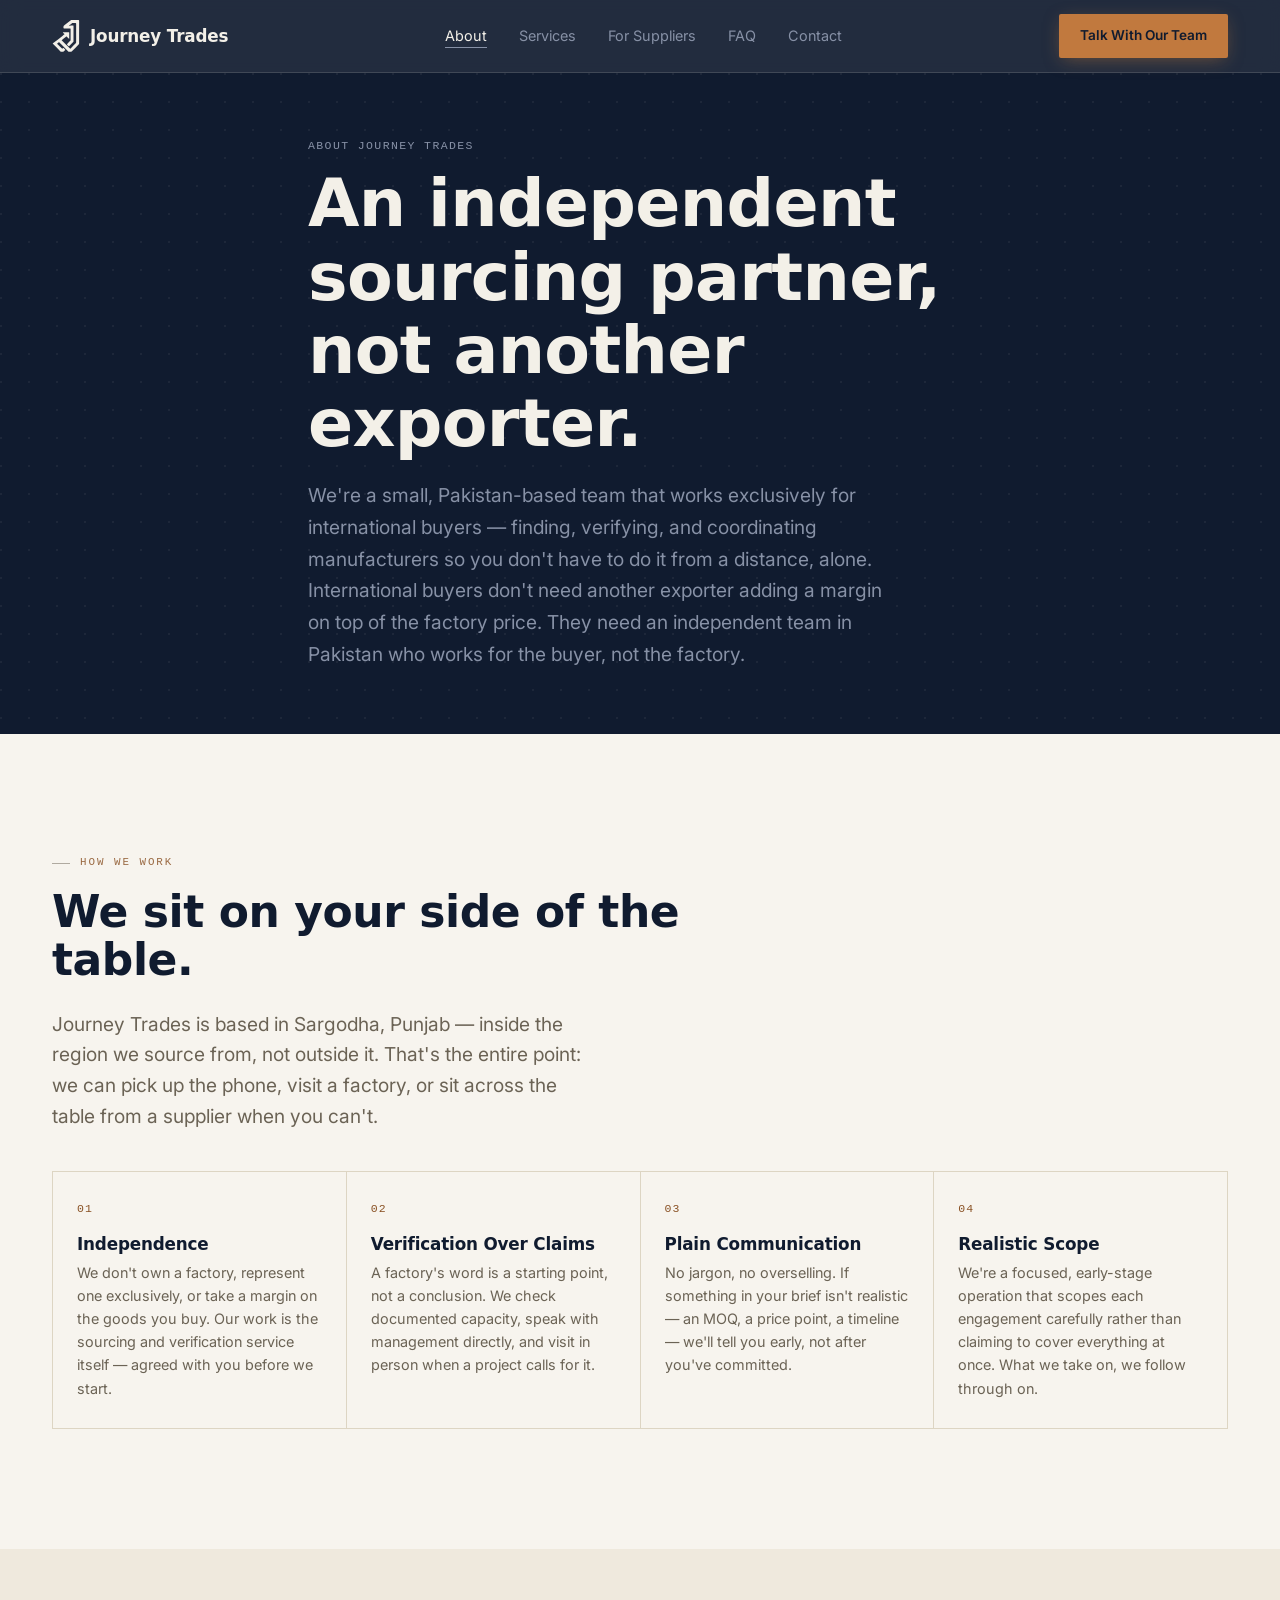
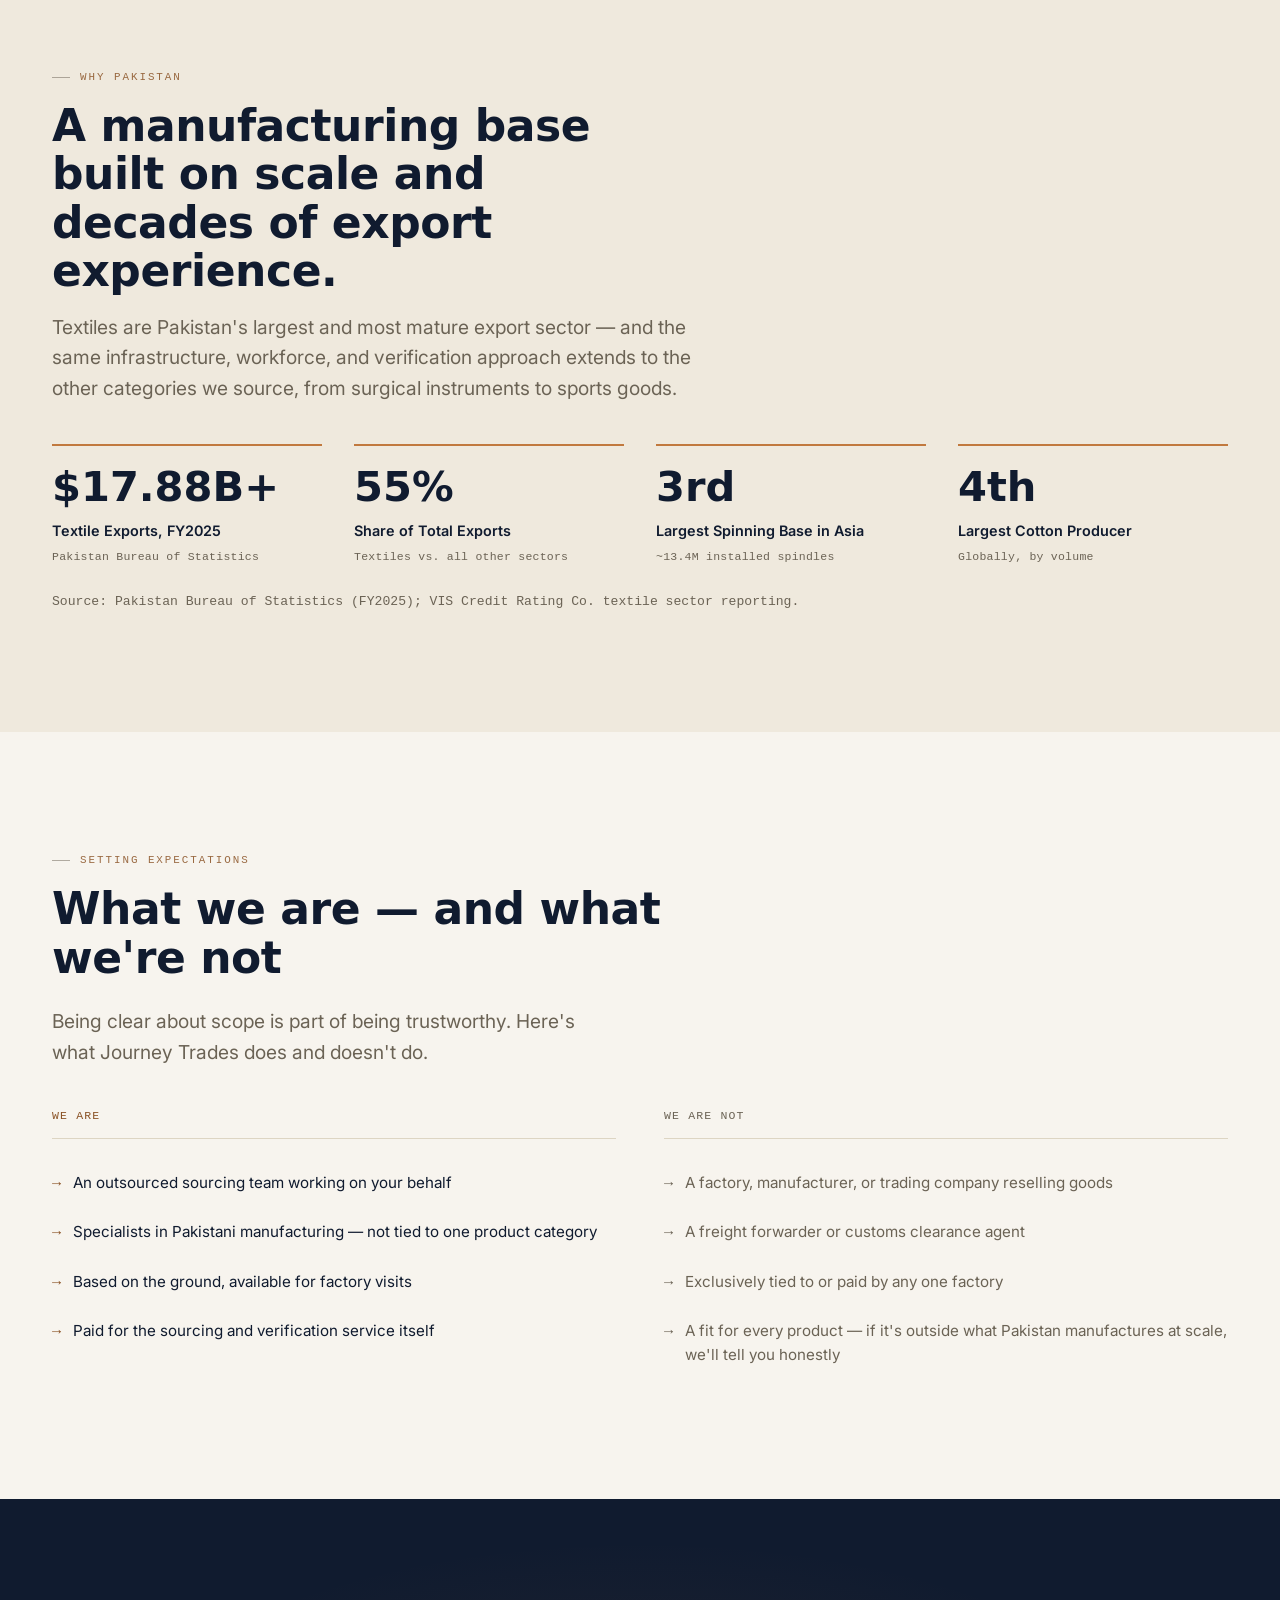
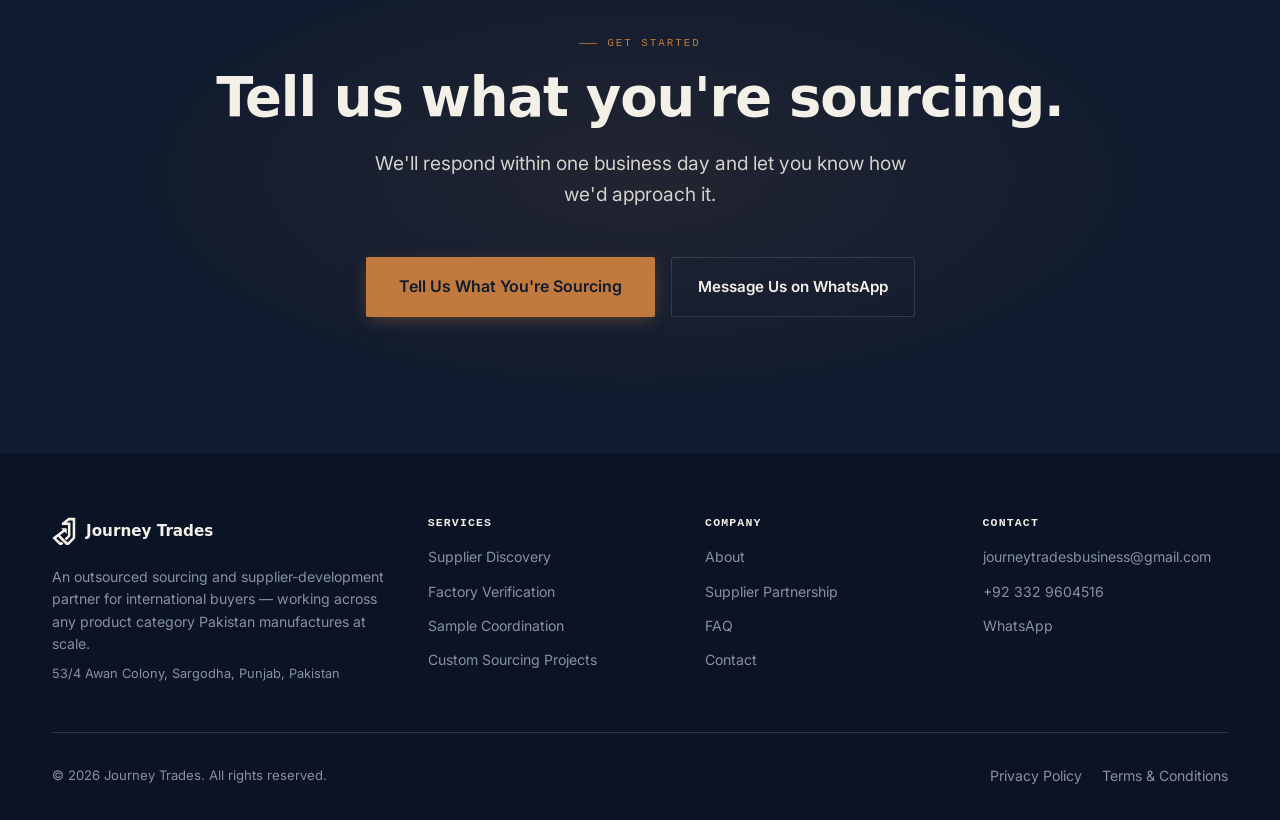
==== commit 931784be: "Add files via upload" ====
--- a/about.html
+++ b/about.html
@@ -35,6 +35,7 @@
         </button>
       </div>
     </div>
+    </nav>
     <div class="nav__mobile" id="mobile-menu" aria-hidden="true">
       <ul class="nav__mobile-links" role="list">
         <li><a href="/about" class="nav__mobile-link" aria-current="page">About</a></li>
@@ -45,7 +46,6 @@
       </ul>
       <a href="/contact" class="btn btn--copper nav__mobile-cta">Talk With Our Team</a>
     </div>
-  </nav>
 </header>
 
 <main id="main">
--- a/css/style.css
+++ b/css/style.css
@@ -1,1458 +1,519 @@
-/* ═══════════════════════════════════════════════════════════════
-   JOURNEY TRADES — style.css  v2
-   Architecture: Layered Custom Properties + Disciplined BEM
-   Mobile-first. Token-driven. Zero layout hacks.
-
-   LAYER 0:  Design Tokens (evolved palette + new tokens)
-   LAYER 1:  Reset + Base
-   LAYER 2:  Global Safety Rules
-   LAYER 3:  Typography Base
-   LAYER 4:  Layout Primitives
-   LAYER 5:  Navigation
-   LAYER 6:  Footer
-   LAYER 7:  Hero
-   LAYER 8:  Credibility Bar
-   LAYER 9:  Services
-   LAYER 10: Process
-   LAYER 11: Why Journey / Engagement Model
-   LAYER 12: Trade Evidence
-   LAYER 13: CTA Block
-   LAYER 14: Animations + Tension System
-   LAYER 15: Reduced Motion
-═══════════════════════════════════════════════════════════════ */
-
-
-/* ═══════════════════════════════════════════════════════════════
-   LAYER 0 — DESIGN TOKENS
-═══════════════════════════════════════════════════════════════ */
-
-:root {
-
-  /* ── EVOLVED PALETTE ── */
-  --color-bg-primary:         #F2F0EB;
-  --color-bg-alt:             #E6E3DC;
-  --color-surface-dark:       #111110;
-  --color-surface-mid:        #1E1E1C;
-  --color-text-primary:       #0E0E0C;
-  --color-text-secondary:     #5C5A56;
-  --color-text-on-dark:       #E8E6E0;
-  --color-text-on-dark-strong:#F0EDE6;
-  --color-text-muted-on-dark: #7A7874;
-  --color-accent-brass:       #A67C22;
-  --color-accent-brass-light: #C9A24E;
-  --color-accent-green:       #2C4A38;
-  --color-border:             #C8C5BC;
-  --color-border-strong:      #A8A59C;
-  --color-border-dark:        #2A2A28;
-  --color-border-dark-strong: #3A3A37;
-
-  /* ── SPACING — 8px base unit ── */
-  --space-4:    0.25rem;
-  --space-8:    0.50rem;
-  --space-12:   0.75rem;
-  --space-16:   1.00rem;
-  --space-20:   1.25rem;
-  --space-24:   1.50rem;
-  --space-32:   2.00rem;
-  --space-40:   2.50rem;
-  --space-48:   3.00rem;
-  --space-64:   4.00rem;
-  --space-80:   5.00rem;
-  --space-96:   6.00rem;
-  --space-128:  8.00rem;
-
-  /* ── SECTION PADDING — mobile first, pacing is intentional ── */
-  --section-py:       var(--space-64);
-  --section-py-tight: var(--space-48);
-  --section-py-wide:  var(--space-96);
-
-  /* ── NAVIGATION ── */
-  --nav-height: 4.50rem;
-
-  /* ── CONTAINERS ── */
-  --container-max:     80rem;
-  --container-text:    45rem;
-  --container-legal:   42.50rem;
-  --container-padding: var(--space-20);
-
-  /* ── TYPOGRAPHY — FAMILIES ── */
-  --font-display: 'Syne', system-ui, sans-serif;
+
+
+/* ═══════════════════════════════════════════════════════════
+   JOURNEY TRADES — v3 prototype
+   Direction: grounded in the navy arrow-J mark.
+   Ink navy + warm paper + stamped copper. Schematic routing
+   as the signature device — the mark's own linework, scaled up.
+═══════════════════════════════════════════════════════════ */
+
+:root{
+  /* ── COLOR — sampled from the real logo file (#101B2F) ── */
+  --ink:        #101B2F;   /* exact brand navy */
+  --ink-2:      #182842;   /* lighter navy surface */
+  --ink-3:      #0B1424;   /* deepest navy, footer */
+  --paper:      #F7F4EE;   /* warm paper bg */
+  --paper-2:    #EFE9DD;   /* deeper paper band */
+  --signal:     #C1793E;   /* stamped copper — fills, dots, large text */
+  --signal-2:   #8A5225;   /* deep copper — text on paper, AA-safe */
+  --text-ink:   #101B2F;   /* body text on paper */
+  --text-paper: #F3F0E8;   /* body text on navy */
+  --muted:      #6B6355;   /* muted text on paper */
+  --muted-dark: #8791A6;   /* muted text on navy */
+  --line:       #DDD5C3;   /* hairline on paper */
+  --line-dark:  rgba(243,240,232,0.14); /* hairline on navy */
+
+  --font-display: 'Space Grotesk', system-ui, sans-serif;
   --font-body:    'Inter', system-ui, sans-serif;
-  --font-mono:    'JetBrains Mono', 'Fira Mono', 'Courier New', monospace;
-
-  /* ── TYPOGRAPHY — EVOLVED FLUID SCALE ── */
-  --text-label:    clamp(0.625rem,  1.40vw, 0.6875rem);
-  --text-caption:  clamp(0.750rem,  1.60vw, 0.8125rem);
-  --text-body:     clamp(0.9375rem, 1.80vw, 1.0625rem);
-  --text-body-lg:  clamp(1.0625rem, 2.10vw, 1.1875rem);
-  --text-sub:      clamp(1.1250rem, 2.50vw, 1.4375rem);
-  --text-h3:       clamp(1.3125rem, 3.00vw, 1.8750rem);
-  --text-h2:       clamp(1.6250rem, 4.20vw, 2.5000rem);
-  --text-h1:       clamp(2.2500rem, 5.80vw, 3.7500rem);
-  --text-display:  clamp(2.9375rem, 7.50vw, 6.0000rem);
-  --text-stat:     clamp(2.5000rem, 5.50vw, 4.2500rem);
-
-  /* ── LINE HEIGHTS ── */
-  --lh-tight:   1.08;
-  --lh-snug:    1.28;
-  --lh-normal:  1.60;
-  --lh-relaxed: 1.80;
-
-  /* ── TRACKING ── */
-  --tracking-tightest: -0.03em;
-  --tracking-tight:    -0.02em;
-  --tracking-normal:    0.00em;
-  --tracking-wide:      0.06em;
-  --tracking-wider:     0.10em;
-  --tracking-widest:    0.18em;
-
-  /* ── BORDERS ── */
-  --border-default: 1px solid var(--color-border);
-  --border-strong:  1px solid var(--color-border-strong);
-  --border-dark:    1px solid var(--color-border-dark);
-  --border-dark-strong: 1px solid var(--color-border-dark-strong);
-
-  /* ── TRANSITIONS ── */
-  --ease-default:  cubic-bezier(0.4, 0.0, 0.2, 1);
-  --ease-out:      cubic-bezier(0.0, 0.0, 0.2, 1);
-  --ease-in-out:   cubic-bezier(0.4, 0.0, 0.6, 1);
-  --duration-fast: 180ms;
-  --duration-base: 360ms;
-  --duration-slow: 560ms;
-  --duration-xslow:800ms;
-
-  /* ── Z-INDEX — declared once, never guessed ── */
-  --z-base:    0;
-  --z-raised:  10;
-  --z-overlay: 100;
-  --z-nav:     200;
-  --z-skip:    400;
-}
-
-@media (min-width: 768px) {
-  :root {
-    --section-py:        var(--space-80);
-    --section-py-tight:  var(--space-64);
-    --section-py-wide:   var(--space-128);
-    --container-padding: var(--space-32);
+  --font-mono:    'JetBrains Mono', 'Courier New', monospace;
+
+  --space-8:  0.5rem;
+  --space-12: 0.75rem;
+  --space-16: 1rem;
+  --space-20: 1.25rem;
+  --space-24: 1.5rem;
+  --space-32: 2rem;
+  --space-40: 2.5rem;
+  --space-48: 3rem;
+  --space-64: 4rem;
+  --space-80: 5rem;
+  --space-96: 6rem;
+
+  --container: 76rem;
+  --pad: var(--space-20);
+
+  --text-h1:  clamp(2.4rem, 5.2vw, 4.4rem);
+  --text-h2:  clamp(1.8rem, 3.6vw, 2.75rem);
+  --text-h3:  clamp(1.2rem, 2vw, 1.5rem);
+  --text-lg:  clamp(1.05rem, 1.6vw, 1.2rem);
+  --text-body:clamp(0.95rem, 1.1vw, 1.05rem);
+  --text-sm:  0.85rem;
+  --text-xs:  0.72rem;
+
+  --ease: cubic-bezier(0.4,0,0.2,1);
+  --ease-out: cubic-bezier(0.16,1,0.3,1);
+}
+
+*,*::before,*::after{ box-sizing:border-box; }
+html{ scroll-behavior:smooth; }
+@media (prefers-reduced-motion: reduce){
+  html{ scroll-behavior:auto; }
+  *,*::before,*::after{ animation-duration:0.001ms !important; animation-iteration-count:1 !important; transition-duration:0.001ms !important; }
+}
+body{
+  margin:0;
+  background:var(--paper);
+  color:var(--text-ink);
+  font-family:var(--font-body);
+  font-size:var(--text-body);
+  line-height:1.6;
+  -webkit-font-smoothing:antialiased;
+}
+h1,h2,h3{ font-family:var(--font-display); margin:0; line-height:1.1; letter-spacing:-0.01em; }
+p{ margin:0; }
+a{ color:inherit; text-decoration:none; }
+img,svg{ display:block; max-width:100%; }
+ul{ margin:0; padding:0; list-style:none; }
+button{ font:inherit; background:none; border:none; cursor:pointer; color:inherit; }
+
+.container{ max-width:var(--container); margin:0 auto; padding-inline:var(--pad); }
+.container, [class*="__grid"], [class*="__layout"], [class*="__inner"], [class*="__steps"]{ min-width:0; }
+[class*="__grid"] > *, [class*="__layout"] > *, [class*="__steps"] > *{ min-width:0; }
+
+:focus-visible{ outline:2px solid var(--signal); outline-offset:3px; }
+
+.skip-link{
+  position:absolute; left:-999px; top:0; background:var(--signal); color:var(--ink); padding:10px 16px; z-index:200; font-family:var(--font-mono); font-size:var(--text-sm);
+}
+.skip-link:focus{ left:12px; top:12px; }
+
+.eyebrow{
+  display:flex; align-items:center; gap:10px;
+  font-family:var(--font-mono); font-size:0.68rem; font-weight:500;
+  letter-spacing:0.18em; text-transform:uppercase; color:var(--muted);
+  margin-bottom:var(--space-16);
+}
+.eyebrow::before{ content:''; width:18px; height:1px; background:var(--muted); opacity:0.6; }
+.eyebrow:not(.eyebrow--dark){ color:var(--signal); }
+.eyebrow:not(.eyebrow--dark)::before{ background:var(--signal); opacity:0.8; }
+.eyebrow--dark{ color:var(--signal-2); opacity:0.85; }
+
+/* ── BUTTONS ── */
+.btn{
+  display:inline-flex; align-items:center; justify-content:center; gap:8px;
+  padding:14px 26px; font-family:var(--font-body); font-weight:600; font-size:0.95rem;
+  border-radius:2px; border:1px solid transparent;
+  transition:transform 420ms var(--ease-out), background 300ms var(--ease-out), border-color 300ms var(--ease-out), color 300ms var(--ease-out), box-shadow 420ms var(--ease-out);
+  white-space:nowrap;
+  will-change:transform;
+}
+.btn:hover{ transform:translateY(-3px); }
+.btn:active{ transform:translateY(-1px) scale(0.98); transition-duration:120ms; }
+.btn--copper{ background:var(--signal); color:var(--ink); box-shadow:0 4px 18px -4px rgba(193,121,62,0.5), 0 0 0 rgba(193,121,62,0); }
+.btn--copper:hover{ background:#D98E54; box-shadow:0 16px 32px -10px rgba(193,121,62,0.7), 0 0 24px rgba(193,121,62,0.25); }
+.btn--outline-light{ border-color:var(--line-dark); color:var(--text-paper); }
+.btn--outline-light:hover{ border-color:var(--text-paper); background:rgba(243,240,232,0.05); }
+.btn--outline-dark{ border-color:var(--line); color:var(--text-ink); }
+.btn--outline-dark:hover{ border-color:var(--text-ink); background:rgba(16,27,47,0.04); }
+
+/* ── NAV ── */
+.nav{
+  position:sticky; top:0; z-index:100;
+  background:rgba(16,27,47,0.92); backdrop-filter:blur(10px);
+  border-bottom:1px solid var(--line-dark);
+  transition:background 260ms var(--ease), border-color 260ms var(--ease);
+  will-change:background, border-color;
+}
+.nav.is-scrolled{ background:rgba(16,27,47,0.98); border-bottom-color:rgba(243,240,232,0.22); }
+.nav__inner{ display:flex; align-items:center; justify-content:space-between; height:4.5rem; }
+.nav__brand{ display:flex; align-items:center; gap:10px; }
+.nav__mark{ display:inline-flex; align-items:center; justify-content:center; width:28px; height:34px; color:var(--text-paper); transition:transform 260ms var(--ease); will-change:transform; }
+.nav__brand:hover .nav__mark{ transform:translateY(-2px); }
+.nav__mark svg{ display:block; width:100%; height:100%; }
+.nav__wordmark{ font-family:var(--font-display); font-weight:600; font-size:1.05rem; line-height:1; color:var(--text-paper); letter-spacing:-0.01em; display:flex; align-items:center; }
+.nav__links{ display:flex; gap:var(--space-32); }
+.nav__link{ font-size:0.9rem; color:var(--muted-dark); transition:color 160ms var(--ease); position:relative; padding-bottom:4px; }
+.nav__link::after{ content:''; position:absolute; left:0; bottom:0; width:100%; height:1px; background:var(--signal); transform:scaleX(0); transform-origin:left; transition:transform 380ms var(--ease-out); will-change:transform; }
+.nav__link:hover{ color:var(--text-paper); }
+.nav__link:hover::after{ transform:scaleX(1); }
+.nav__link[aria-current="page"]{ color:var(--text-paper); }
+.nav__link[aria-current="page"]::after{ transform:scaleX(1); background:var(--muted-dark); }
+.nav__mobile-link[aria-current="page"]{ color:var(--signal); }
+.nav__actions{ display:flex; align-items:center; gap:var(--space-16); }
+.nav__cta{ display:inline-flex; padding:10px 20px; font-size:0.85rem; }
+.nav__toggle{ display:none; flex-direction:column; gap:5px; width:24px; padding:8px 4px; cursor:pointer; background:none; border:none; }
+.nav__toggle-bar{ height:2px; background:var(--text-paper); border-radius:1px; transition:transform 220ms var(--ease), opacity 220ms var(--ease); will-change:transform, opacity; }
+.nav__mobile{ display:none; }
+
+/* Scroll lock when mobile menu is open — prevents background scroll */
+body.menu-open{ overflow:hidden; }
+
+@media (max-width:960px){
+  .nav__links{ display:none; }
+  .nav__cta{ display:none; }
+  .nav__toggle{ display:flex; }
+  .nav__mobile{
+    display:block; /* CRITICAL — overrides .nav__mobile{display:none} above so the menu actually renders */
+    position:fixed; inset:4.5rem 0 0 0; background:var(--ink); z-index:99;
+    transform:translateY(-8px); opacity:0; pointer-events:none;
+    transition:transform 280ms var(--ease-out), opacity 280ms var(--ease-out);
+    padding:var(--space-32) var(--pad);
+    overflow-y:auto; -webkit-overflow-scrolling:touch;
+    will-change:transform, opacity;
   }
-}
-
-@media (min-width: 1200px) {
-  :root {
-    --section-py:        var(--space-96);
-    --section-py-tight:  var(--space-80);
-    --container-padding: var(--space-48);
+  body.menu-open .nav__mobile{ transform:translateY(0); opacity:1; pointer-events:auto; }
+  body.menu-open .nav__toggle-bar:nth-child(1){ transform:translateY(7px) rotate(45deg); }
+  body.menu-open .nav__toggle-bar:nth-child(2){ opacity:0; }
+  body.menu-open .nav__toggle-bar:nth-child(3){ transform:translateY(-7px) rotate(-45deg); }
+  .nav__mobile-links{ display:flex; flex-direction:column; gap:var(--space-24); }
+  .nav__mobile-link{ font-family:var(--font-display); font-size:1.6rem; color:var(--text-paper); font-weight:600; padding:8px 0; transition:color 200ms var(--ease), transform 200ms var(--ease); }
+  .nav__mobile-link:hover{ color:var(--signal); transform:translateX(4px); }
+  .nav__mobile-cta{ display:inline-flex; margin-top:var(--space-32); }
+}
+
+/* ── HERO ── */
+.hero{ background:var(--ink); position:relative; overflow:hidden; min-height:88vh; display:flex; align-items:center; padding-block:var(--space-64); }
+
+.hero__bg{ position:absolute; inset:0; z-index:0; }
+.hero__overlay{
+  position:absolute; inset:0; z-index:1; pointer-events:none;
+  background:
+    /* horizontal scrim: stronger on the left third where text sits, fading to clear on the right */
+    linear-gradient(90deg, rgba(11,20,36,0.55) 0%, rgba(11,20,36,0.35) 25%, rgba(11,20,36,0.12) 52%, rgba(11,20,36,0.00) 78%),
+    /* top vignette for nav legibility, soft bottom vignette for caption polish */
+    linear-gradient(180deg, rgba(11,20,36,0.42) 0%, transparent 14%, transparent 86%, rgba(11,20,36,0.22) 100%);
+}
+.hero__inner{ position:relative; z-index:2; width:100%; max-width:none; padding-inline:clamp(2rem, 5vw, 5rem); }
+.hero__content{ max-width:42rem; }
+.hero__title{ font-size:clamp(3rem, 7vw, 5.75rem); color:var(--text-paper); font-weight:700; line-height:1.02; letter-spacing:-0.025em; text-shadow:0 2px 36px rgba(11,20,36,0.75), 0 1px 14px rgba(11,20,36,0.6), 0 0 1px rgba(11,20,36,0.95); }
+.hero__title em{ font-style:normal; color:var(--signal); position:relative; display:inline-block; }
+.hero__title em::after{ content:''; position:absolute; left:0; right:0; bottom:-8px; height:4px; background:var(--signal); border-radius:2px; box-shadow:0 0 18px rgba(193,121,62,0.8); }
+.hero__sub{ font-size:1.2rem; color:var(--text-paper); max-width:32rem; margin-top:var(--space-32); line-height:1.55; text-shadow:0 1px 18px rgba(11,20,36,0.8), 0 0 1px rgba(11,20,36,0.95); opacity:0.98; font-weight:500; }
+.hero__actions{ display:flex; flex-wrap:wrap; gap:var(--space-16); margin-top:var(--space-40); }
+.hero__trust{ display:flex; flex-wrap:wrap; gap:var(--space-16) var(--space-24); margin-top:var(--space-48); padding-top:var(--space-24); border-top:1px solid rgba(243,240,232,0.32); }
+.hero__trust-item{ font-family:var(--font-mono); font-size:var(--text-xs); letter-spacing:0.06em; color:var(--text-paper); text-transform:uppercase; text-shadow:0 1px 8px rgba(11,20,36,0.6); opacity:0.95; }
+
+.carousel__track{ position:relative; width:100%; height:100%; }
+.carousel__slide{ position:absolute; inset:0; margin:0; opacity:0; visibility:hidden; transition:opacity 1800ms linear, visibility 0s linear 1800ms; will-change:opacity; }
+.carousel__slide.is-active{ opacity:1; visibility:visible; z-index:2; transition:opacity 1800ms linear; }
+.carousel__photo{ width:100%; height:100%; object-fit:cover; object-position:center 35%; display:block; transform:scale(1.06); transition:transform 5000ms linear; will-change:transform; }
+.carousel__slide.is-active .carousel__photo{ transform:scale(1); }
+.carousel__caption{ position:absolute; left:0; right:0; bottom:0; margin:0; padding:22px var(--pad) calc(var(--space-32) + 10px); background:linear-gradient(0deg, rgba(11,20,36,0.75), transparent); display:flex; align-items:baseline; gap:10px; font-weight:600; color:var(--text-paper); font-size:0.9rem; z-index:2; }
+.carousel__caption-num{ font-family:var(--font-mono); font-size:0.75rem; color:var(--signal); font-weight:600; }
+.carousel__dots{ position:absolute; bottom:var(--space-32); right:var(--pad); z-index:3; display:flex; gap:9px; }
+.carousel__dot{ position:relative; width:22px; height:3px; border-radius:2px; background:rgba(243,240,232,0.32); padding:0; overflow:hidden; cursor:pointer; transition:background 240ms var(--ease-out); }
+.carousel__dot:hover{ background:rgba(243,240,232,0.55); }
+.carousel__dot::after{ content:''; position:absolute; inset:0; background:var(--signal); transform:scaleX(0); transform-origin:left; }
+.carousel__dot.is-active::after{ animation:carouselFill 5000ms linear forwards; }
+.hero__bg.is-paused .carousel__dot::after{ animation-play-state:paused; }
+@keyframes carouselFill{ from{ transform:scaleX(0); } to{ transform:scaleX(1); } }
+@media (prefers-reduced-motion: reduce){
+  .carousel__dot.is-active::after{ animation:none; transform:scaleX(1); }
+  .carousel__photo{ transition:none; }
+}
+
+@media (max-width:960px){
+  .hero{ min-height:78vh; }
+  .hero__content{ max-width:none; }
+  .hero__overlay{
+    background:
+      /* vertical: image stays visible at top, gentle darkening toward the bottom where the text sits */
+      linear-gradient(180deg, rgba(11,20,36,0.15) 0%, rgba(11,20,36,0.05) 30%, rgba(11,20,36,0.22) 65%, rgba(11,20,36,0.45) 100%);
   }
 }
 
-
-/* ═══════════════════════════════════════════════════════════════
-   LAYER 1 — RESET
-═══════════════════════════════════════════════════════════════ */
-
-*, *::before, *::after { box-sizing: border-box; }
-
-* { margin: 0; padding: 0; min-width: 0; }
-
-html {
-  font-size: 100%;
-  scroll-behavior: smooth;
-  -webkit-text-size-adjust: 100%;
-  text-size-adjust: 100%;
-}
-
-body {
-  font-family:             var(--font-body);
-  font-size:               var(--text-body);
-  font-weight:             400;
-  line-height:             var(--lh-normal);
-  color:                   var(--color-text-primary);
-  background-color:        var(--color-bg-primary);
-  -webkit-font-smoothing:  antialiased;
-  -moz-osx-font-smoothing: grayscale;
-  text-rendering:          optimizeLegibility;
-}
-
-ul, ol { list-style: none; }
-a { color: inherit; text-decoration: none; }
-button {
-  cursor: pointer; border: none; background: none;
-  font-family: inherit; font-size: inherit; color: inherit;
-}
-input, textarea, select { font-family: inherit; font-size: inherit; }
-table { border-collapse: collapse; border-spacing: 0; }
-hr { border: none; border-top: var(--border-default); }
-address { font-style: normal; }
-
-
-/* ═══════════════════════════════════════════════════════════════
-   LAYER 2 — GLOBAL SAFETY RULES
-═══════════════════════════════════════════════════════════════ */
-
-html, body { overflow-x: hidden; }
-
-img, svg, video, canvas, iframe, embed, object {
-  display: block;
-  max-width: 100%;
-}
-
-img { height: auto; }
-
-p, h1, h2, h3, h4, h5, h6, span, li, td, th {
-  overflow-wrap: break-word;
-  word-break: break-word;
-}
-
-
-/* ═══════════════════════════════════════════════════════════════
-   LAYER 3 — TYPOGRAPHY BASE
-═══════════════════════════════════════════════════════════════ */
-
-h1, h2, h3, h4, h5, h6 {
-  font-family:    var(--font-display);
-  font-weight:    700;
-  line-height:    var(--lh-tight);
-  color:          var(--color-text-primary);
-  text-wrap:      balance;
-  letter-spacing: var(--tracking-tightest);
-}
-
-h1 { font-size: var(--text-h1); }
-h2 { font-size: var(--text-h2); }
-h3 { font-size: var(--text-h3); }
-
-p {
-  line-height: var(--lh-relaxed);
-  max-width:   68ch;
-}
-
-strong { font-weight: 600; }
-em     { font-style: italic; }
-
-/* ── Section Label ── */
-.section-label {
-  display:        block;
-  font-family:    var(--font-body);
-  font-size:      var(--text-label);
-  font-weight:    500;
-  letter-spacing: var(--tracking-widest);
-  text-transform: uppercase;
-  color:          var(--color-accent-brass);
-  margin-bottom:  var(--space-16);
-  line-height:    var(--lh-normal);
-}
-
-.section-label--light { color: var(--color-text-muted-on-dark); }
-.section-label--muted { color: var(--color-text-secondary); }
-
-.caption {
-  font-size:   var(--text-caption);
-  color:       var(--color-text-secondary);
-  line-height: var(--lh-normal);
-}
-
-.text-secondary     { color: var(--color-text-secondary); }
-.text-on-dark       { color: var(--color-text-on-dark); }
-.text-on-dark-strong{ color: var(--color-text-on-dark-strong); }
-
-.divider       { border: none; border-top: var(--border-default); width: 100%; }
-.divider--dark { border-top: var(--border-dark); }
-.divider--dark-strong { border-top: var(--border-dark-strong); }
-
-
-/* ═══════════════════════════════════════════════════════════════
-   ACCESSIBILITY — SKIP LINK + FOCUS
-═══════════════════════════════════════════════════════════════ */
-
-.skip-link {
-  position: absolute; top: -200%; left: var(--space-16);
-  z-index: var(--z-skip);
-  padding: var(--space-8) var(--space-16);
-  background: var(--color-surface-dark);
-  color: var(--color-text-on-dark);
-  font-size: var(--text-body); font-weight: 500;
-  text-decoration: none;
-  border: 2px solid var(--color-accent-brass);
-  transition: top var(--duration-fast) var(--ease-out);
-}
-.skip-link:focus { top: var(--space-8); }
-
-*:focus { outline: none; }
-*:focus-visible {
-  outline: 2px solid var(--color-accent-brass);
-  outline-offset: 3px;
-}
-
-
-/* ═══════════════════════════════════════════════════════════════
-   BUTTONS
-═══════════════════════════════════════════════════════════════ */
-
-.btn {
-  display: inline-flex; align-items: center; justify-content: center;
-  gap: var(--space-8);
-  padding: var(--space-12) var(--space-28, var(--space-24));
-  font-family: var(--font-body);
-  font-size: var(--text-body);
-  font-weight: 500;
-  letter-spacing: var(--tracking-wider);
-  line-height: 1;
-  cursor: pointer;
-  text-decoration: none;
-  border: 1.5px solid transparent;
-  white-space: nowrap;
-  transition:
-    background-color var(--duration-fast) var(--ease-default),
-    border-color     var(--duration-fast) var(--ease-default),
-    color            var(--duration-fast) var(--ease-default);
-}
-
-.btn--primary {
-  background-color: var(--color-text-primary);
-  border-color:     var(--color-text-primary);
-  color:            var(--color-bg-primary);
-}
-.btn--primary:hover {
-  background-color: var(--color-surface-dark);
-  border-color:     var(--color-surface-dark);
-}
-
-.btn--outline {
-  background-color: transparent;
-  border-color:     var(--color-border-strong);
-  color:            var(--color-text-primary);
-}
-.btn--outline:hover {
-  background-color: var(--color-text-primary);
-  border-color:     var(--color-text-primary);
-  color:            var(--color-bg-primary);
-}
-
-.btn--ghost {
-  background-color: transparent;
-  border-color:     transparent;
-  color:            var(--color-text-primary);
-  padding-inline:   0;
-}
-.btn--ghost:hover { color: var(--color-accent-brass); }
-
-.btn--primary-dark {
-  background-color: var(--color-text-on-dark-strong);
-  border-color:     var(--color-text-on-dark-strong);
-  color:            var(--color-surface-dark);
-}
-.btn--primary-dark:hover {
-  background-color: var(--color-accent-brass-light);
-  border-color:     var(--color-accent-brass-light);
-  color:            var(--color-surface-dark);
-}
-
-.btn--outline-dark {
-  background-color: transparent;
-  border-color:     var(--color-border-dark-strong);
-  color:            var(--color-text-on-dark);
-}
-.btn--outline-dark:hover {
-  border-color:     var(--color-text-on-dark);
-  color:            var(--color-text-on-dark-strong);
-}
-
-.btn--brass {
-  background-color: var(--color-accent-brass);
-  border-color:     var(--color-accent-brass);
-  color:            var(--color-text-on-dark-strong);
-}
-.btn--brass:hover {
-  background-color: var(--color-accent-brass-light);
-  border-color:     var(--color-accent-brass-light);
-}
-
-.btn--full { width: 100%; justify-content: center; }
-
-
-/* ═══════════════════════════════════════════════════════════════
-   LAYER 4 — LAYOUT PRIMITIVES
-═══════════════════════════════════════════════════════════════ */
-
-.container {
-  width: 100%;
-  max-width: var(--container-max);
-  margin-inline: auto;
-  padding-inline: var(--container-padding);
-}
-
-.container--text { max-width: var(--container-text); }
-
-/* ── Section wrapper — isolated, self-contained ── */
-.section {
-  position: relative;
-  overflow: hidden;
-  padding-block: var(--section-py);
-}
-
-.section--tight { padding-block: var(--section-py-tight); }
-.section--wide  { padding-block: var(--section-py-wide); }
-
-/* ── Dark interruption band — visual rhythm reset ── */
-.band {
-  background-color: var(--color-surface-dark);
-  height: 2px;
-  width: 100%;
-}
-
-/* ── Grid system ── */
-.grid { display: grid; gap: var(--space-24); }
-
-.grid--2 { grid-template-columns: 1fr; }
-@media (min-width: 768px)  { .grid--2 { grid-template-columns: repeat(2, 1fr); } }
-
-.grid--3 { grid-template-columns: 1fr; }
-@media (min-width: 768px)  { .grid--3 { grid-template-columns: repeat(2, 1fr); } }
-@media (min-width: 1200px) { .grid--3 { grid-template-columns: repeat(3, 1fr); } }
-
-.grid--4 { grid-template-columns: repeat(2, 1fr); }
-@media (min-width: 1200px) { .grid--4 { grid-template-columns: repeat(4, 1fr); } }
-
-@media (min-width: 1200px) { .grid { gap: var(--space-32); } }
-
-/* ── Heading block ── */
-.heading-block { margin-bottom: var(--space-48); }
-
-.heading-block__title { margin-bottom: var(--space-24); }
-
-.heading-block__sub {
-  font-size:   var(--text-body-lg);
-  color:       var(--color-text-secondary);
-  line-height: var(--lh-relaxed);
-  max-width:   52ch;
-}
-.heading-block__sub--light { color: var(--color-text-muted-on-dark); }
-
-/* ── Entry rule — brass line that draws on scroll ── */
-.entry-rule {
-  display: block;
-  width: 0;
-  height: 1px;
-  background-color: var(--color-accent-brass);
-  margin-bottom: var(--space-32);
-  transition: width var(--duration-xslow) var(--ease-out);
-}
-.entry-rule.is-visible { width: 4rem; }
-
-/* ── Image wrapper ── */
-.img-wrap { overflow: hidden; position: relative; }
-.img-wrap--16-9 { aspect-ratio: 16 / 9; }
-.img-wrap--4-3  { aspect-ratio: 4 / 3; }
-.img-wrap--3-2  { aspect-ratio: 3 / 2; }
-.img-wrap--1-1  { aspect-ratio: 1 / 1; }
-.img-wrap img {
-  width: 100%; height: 100%;
-  object-fit: cover; object-position: center;
-}
-
-
-/* ═══════════════════════════════════════════════════════════════
-   LAYER 5 — NAVIGATION
-═══════════════════════════════════════════════════════════════ */
-
-.nav {
-  position: fixed; top: 0; left: 0; right: 0;
-  z-index: var(--z-nav);
-  height: var(--nav-height);
-  background: transparent;
-  border-bottom: 1px solid transparent;
-  transition:
-    background-color var(--duration-base) var(--ease-default),
-    border-color     var(--duration-base) var(--ease-default),
-    backdrop-filter  var(--duration-base) var(--ease-default);
-}
-
-.nav.is-scrolled {
-  background:              rgba(18, 17, 16, 0.94);
-  backdrop-filter:         blur(16px);
-  -webkit-backdrop-filter: blur(16px);
-  border-bottom-color:     var(--color-border-dark-strong);
-}
-
-/* When scrolled: invert logo + wordmark to light */
-.nav.is-scrolled .nav__mark  { color: var(--color-text-on-dark); }
-.nav.is-scrolled .nav__wordmark { color: var(--color-text-on-dark); }
-.nav.is-scrolled .nav__link  { color: var(--color-text-muted-on-dark); }
-.nav.is-scrolled .nav__link:hover { color: var(--color-text-on-dark); }
-.nav.is-scrolled .nav__toggle-bar { background-color: var(--color-text-on-dark); }
-
-/* When over hero (transparent): force light text */
-.nav--over-dark .nav__mark      { color: var(--color-text-on-dark); }
-.nav--over-dark .nav__wordmark  { color: var(--color-text-on-dark); }
-.nav--over-dark .nav__link      { color: rgba(232,230,224,0.65); }
-.nav--over-dark .nav__link:hover{ color: var(--color-text-on-dark); }
-.nav--over-dark .nav__toggle-bar{ background-color: var(--color-text-on-dark); }
-.nav--over-dark .nav__cta {
-  border-color: rgba(232,230,224,0.35);
-  color: var(--color-text-on-dark);
-}
-.nav--over-dark .nav__cta:hover {
-  background-color: var(--color-text-on-dark-strong);
-  color: var(--color-surface-dark);
-  border-color: var(--color-text-on-dark-strong);
-}
-
-.nav__inner {
-  height: 100%;
-  display: flex; align-items: center; justify-content: space-between;
-  gap: var(--space-24);
-}
-
-.nav__brand {
-  display: flex; align-items: center;
-  gap: var(--space-12); flex-shrink: 0;
-}
-
-.nav__mark {
-  display: flex; align-items: center;
-  width: auto; height: 28px; flex-shrink: 0;
-  color: var(--color-text-primary);
-  transition: color var(--duration-fast) var(--ease-default);
-}
-.nav__mark svg { width: auto; height: 100%; display: block; overflow: visible; }
-
-.nav__wordmark {
-  font-family: var(--font-display);
-  font-size: 1.0625rem; font-weight: 700;
-  letter-spacing: var(--tracking-tight);
-  color: var(--color-text-primary); line-height: 1;
-  white-space: nowrap;
-  transition: color var(--duration-fast) var(--ease-default);
-}
-
-.nav__links { display: none; align-items: center; gap: var(--space-32); }
-@media (min-width: 1024px) { .nav__links { display: flex; } }
-
-.nav__link {
-  font-size: var(--text-body); font-weight: 400;
-  color: var(--color-text-secondary);
-  letter-spacing: var(--tracking-normal);
-  transition: color var(--duration-fast) var(--ease-default);
-  white-space: nowrap;
-}
-.nav__link:hover { color: var(--color-text-primary); }
-
-.nav__actions { display: flex; align-items: center; gap: var(--space-16); flex-shrink: 0; }
-
-.nav__cta {
-  display: none;
-  padding: var(--space-8) var(--space-20);
-  font-size: var(--text-caption);
-  border: 1.5px solid var(--color-border-strong);
-  color: var(--color-text-primary);
-  transition:
-    background-color var(--duration-fast) var(--ease-default),
-    border-color     var(--duration-fast) var(--ease-default),
-    color            var(--duration-fast) var(--ease-default);
-}
-.nav__cta:hover {
-  background-color: var(--color-text-primary);
-  color: var(--color-bg-primary);
-  border-color: var(--color-text-primary);
-}
-@media (min-width: 1024px) { .nav__cta { display: inline-flex; } }
-
-.nav__toggle {
-  display: flex; flex-direction: column; justify-content: center;
-  align-items: center; gap: 5px;
-  width: 44px; height: 44px; cursor: pointer; flex-shrink: 0;
-}
-@media (min-width: 1024px) { .nav__toggle { display: none; } }
-
-.nav__toggle-bar {
-  display: block; width: 22px; height: 1.5px;
-  background-color: var(--color-text-primary);
-  transition:
-    transform var(--duration-base) var(--ease-default),
-    opacity   var(--duration-base) var(--ease-default);
-  transform-origin: center;
-}
-
-.nav__toggle[aria-expanded="true"] .nav__toggle-bar:nth-child(1) { transform: translateY(6.5px) rotate(45deg); }
-.nav__toggle[aria-expanded="true"] .nav__toggle-bar:nth-child(2) { opacity: 0; transform: scaleX(0); }
-.nav__toggle[aria-expanded="true"] .nav__toggle-bar:nth-child(3) { transform: translateY(-6.5px) rotate(-45deg); }
-
-.nav__mobile {
-  position: fixed; top: var(--nav-height); left: 0; right: 0; bottom: 0;
-  z-index: calc(var(--z-nav) - 1);
-  background-color: var(--color-surface-dark);
-  padding: var(--space-48) var(--space-24) var(--space-64);
-  display: flex; flex-direction: column; gap: var(--space-48);
-  overflow-y: auto;
-  opacity: 0; pointer-events: none; transform: translateY(-8px);
-  transition:
-    opacity   var(--duration-base) var(--ease-default),
-    transform var(--duration-base) var(--ease-default);
-}
-.nav__mobile[aria-hidden="false"] { opacity: 1; pointer-events: auto; transform: translateY(0); }
-
-.nav__mobile-links { display: flex; flex-direction: column; gap: var(--space-4); }
-
-.nav__mobile-link {
-  display: block;
-  font-family: var(--font-display);
-  font-size: var(--text-h3); font-weight: 700;
-  color: var(--color-text-on-dark);
-  padding-block: var(--space-16);
-  border-bottom: var(--border-dark-strong);
-  letter-spacing: var(--tracking-tightest);
-  transition: color var(--duration-fast) var(--ease-default);
-}
-.nav__mobile-link:hover { color: var(--color-accent-brass-light); }
-
-.nav__mobile-cta {
-  width: 100%; padding: var(--space-16) var(--space-24);
-  font-size: var(--text-body-lg);
-  display: flex; justify-content: center;
-  background-color: var(--color-accent-brass);
-  color: var(--color-surface-dark);
-  border: none; font-weight: 600;
-}
-.nav__mobile-cta:hover { background-color: var(--color-accent-brass-light); }
-
-body.menu-open { overflow: hidden; }
-
-main { padding-top: var(--nav-height); }
-
-
-/* ═══════════════════════════════════════════════════════════════
-   LAYER 6 — FOOTER
-═══════════════════════════════════════════════════════════════ */
-
-.footer {
-  background-color: var(--color-surface-dark);
-  color: var(--color-text-on-dark);
-  padding-block: var(--space-64) var(--space-48);
-  position: relative; overflow: hidden;
-  border-top: 1px solid var(--color-border-dark-strong);
-}
-
-.footer__inner {
-  display: grid; gap: var(--space-48);
-  grid-template-columns: 1fr;
-}
-@media (min-width: 768px) {
-  .footer__inner { grid-template-columns: 1fr 1fr; gap: var(--space-64); }
-}
-@media (min-width: 1024px) {
-  .footer__inner { grid-template-columns: 2fr 1fr 1fr 1fr; gap: var(--space-48); }
-}
-
-.footer__brand { display: flex; flex-direction: column; gap: var(--space-20); }
-
-.footer__mark { display: flex; align-items: center; gap: var(--space-12); }
-
-.footer__mark-icon {
-  width: auto; height: 34px; flex-shrink: 0;
-  color: var(--color-text-on-dark);
-}
-.footer__mark-icon svg { width: auto; height: 100%; display: block; overflow: visible; }
-
-.footer__wordmark {
-  font-family: var(--font-display);
-  font-size: 1.0625rem; font-weight: 700;
-  letter-spacing: var(--tracking-tight);
-  color: var(--color-text-on-dark); line-height: 1;
-}
-
-.footer__tagline {
-  font-size: var(--text-body);
-  color: var(--color-text-muted-on-dark);
-  line-height: var(--lh-relaxed); max-width: 28ch;
-}
-
-.footer__col-title {
-  font-family: var(--font-body); font-size: var(--text-label);
-  font-weight: 500; letter-spacing: var(--tracking-widest);
-  text-transform: uppercase; color: var(--color-text-muted-on-dark);
-  margin-bottom: var(--space-20);
-}
-
-.footer__links { display: flex; flex-direction: column; gap: var(--space-12); }
-
-.footer__link {
-  font-size: var(--text-body);
-  color: var(--color-text-muted-on-dark); line-height: var(--lh-normal);
-  transition: color var(--duration-fast) var(--ease-default);
-}
-.footer__link:hover { color: var(--color-text-on-dark); }
-
-.footer__divider {
-  border: none; border-top: var(--border-dark-strong);
-  margin-block: var(--space-48) var(--space-32);
-}
-
-.footer__bottom {
-  display: flex; flex-direction: column; gap: var(--space-12); align-items: flex-start;
-}
-@media (min-width: 768px) {
-  .footer__bottom { flex-direction: row; justify-content: space-between; align-items: center; }
-}
-
-.footer__copy { font-size: var(--text-caption); color: var(--color-text-muted-on-dark); max-width: none; }
-
-.footer__legal-links { display: flex; gap: var(--space-24); flex-wrap: wrap; }
-
-.footer__legal-link {
-  font-size: var(--text-caption); color: var(--color-text-muted-on-dark);
-  transition: color var(--duration-fast) var(--ease-default);
-}
-.footer__legal-link:hover { color: var(--color-text-on-dark); }
-
-
-/* ═══════════════════════════════════════════════════════════════
-   LAYER 7 — HERO
-═══════════════════════════════════════════════════════════════ */
-
-.hero {
-  margin-top: calc(-1 * var(--nav-height));
-  padding-block: 0;
-  min-height: 100svh;
-  min-height: 100vh;
-  display: flex; flex-direction: column; justify-content: flex-end;
-  position: relative; overflow: hidden;
-  background-color: var(--color-surface-dark);
-}
-
-.hero__media {
-  position: absolute; inset: 0;
-  z-index: var(--z-base);
-}
-.hero__media picture,
-.hero__media img {
-  width: 100%; height: 100%;
-  object-fit: cover; object-position: center 35%;
-  display: block;
-}
-
-/* Layered overlay — heavier at bottom for text legibility, tinted warm */
-.hero__overlay {
-  position: absolute; inset: 0;
-  z-index: var(--z-raised);
-  background:
-    linear-gradient(
-      to top,
-      rgba(10, 10, 9, 0.92) 0%,
-      rgba(10, 10, 9, 0.55) 40%,
-      rgba(10, 10, 9, 0.18) 100%
-    );
-}
-
-/* Side vignette — cinematic depth */
-.hero__overlay::after {
-  content: '';
-  position: absolute; inset: 0;
-  background: linear-gradient(
-    to right,
-    rgba(10, 10, 9, 0.40) 0%,
-    transparent 60%
-  );
-}
-
-.hero__content {
-  position: relative;
-  z-index: calc(var(--z-raised) + 1);
-  width: 100%;
-  padding-top: calc(var(--nav-height) + var(--space-64));
-  padding-bottom: var(--space-80);
-}
-
-.hero__inner { max-width: 54rem; }
-
-.hero__eyebrow {
-  display: flex; align-items: center; gap: var(--space-16);
-  margin-bottom: var(--space-32);
-}
-
-.hero__eyebrow-line {
-  display: block; width: 2rem; height: 1px;
-  background-color: var(--color-accent-brass);
-  flex-shrink: 0;
-}
-
-.hero__label {
-  display: block;
-  font-family: var(--font-body);
-  font-size: var(--text-label); font-weight: 500;
-  letter-spacing: var(--tracking-widest); text-transform: uppercase;
-  color: var(--color-accent-brass-light); line-height: var(--lh-normal);
-}
-
-.hero__title {
-  font-family: var(--font-display);
-  font-size: var(--text-display);
-  font-weight: 700; line-height: var(--lh-tight);
-  letter-spacing: var(--tracking-tightest);
-  color: var(--color-text-on-dark-strong);
-  margin-bottom: var(--space-32);
-  text-wrap: balance;
-}
-
-.hero__title em {
-  font-style: normal;
-  color: var(--color-accent-brass-light);
-}
-
-.hero__sub {
-  font-size: var(--text-body-lg);
-  color: rgba(240, 237, 230, 0.68);
-  line-height: var(--lh-relaxed);
-  max-width: 46ch;
-  margin-bottom: var(--space-40);
-}
-
-.hero__actions {
-  display: flex; flex-wrap: wrap; gap: var(--space-16); align-items: center;
-}
-
-/* Hero meta strip — tension/specificity at bottom */
-.hero__meta {
-  margin-top: var(--space-64);
-  padding-top: var(--space-32);
-  border-top: 1px solid rgba(240,237,230,0.12);
-  display: flex; flex-wrap: wrap; gap: var(--space-32);
-}
-
-.hero__meta-item {
-  display: flex; flex-direction: column; gap: var(--space-4);
-}
-
-.hero__meta-value {
-  font-family: var(--font-display);
-  font-size: var(--text-h3); font-weight: 700;
-  color: var(--color-text-on-dark-strong);
-  letter-spacing: var(--tracking-tightest); line-height: 1;
-}
-
-.hero__meta-label {
-  font-size: var(--text-label);
-  color: rgba(240,237,230,0.42);
-  letter-spacing: var(--tracking-widest); text-transform: uppercase;
-}
-
-@media (min-width: 768px) {
-  .hero__content { padding-bottom: var(--space-96); }
-  .hero__sub { max-width: 52ch; }
-  .hero__title { margin-bottom: var(--space-40); }
-}
-@media (min-width: 1200px) {
-  .hero__content { padding-bottom: var(--space-128); }
-}
-
-
-/* ═══════════════════════════════════════════════════════════════
-   LAYER 8 — CREDIBILITY BAR
-═══════════════════════════════════════════════════════════════ */
-
-.credibility-bar {
-  background-color: var(--color-surface-mid);
-  padding-block: var(--space-48) var(--space-56, var(--space-48));
-  border-bottom: 1px solid var(--color-border-dark-strong);
-  overflow: hidden;
-}
-
-.credibility-bar__grid {
-  display: grid;
-  grid-template-columns: repeat(2, 1fr);
-  gap: var(--space-40) var(--space-24);
-}
-@media (min-width: 768px) {
-  .credibility-bar__grid {
-    grid-template-columns: repeat(4, 1fr);
-    gap: var(--space-24);
-  }
-}
-
-.stat-card {
-  display: flex; flex-direction: column; gap: var(--space-8);
-  padding-inline: var(--space-4);
-}
-
-.stat-card + .stat-card {
-  border-left: 1px solid var(--color-border-dark-strong);
-  padding-left: var(--space-32);
-}
-
-@media (max-width: 767px) {
-  .stat-card:nth-child(2n) {
-    border-left: 1px solid var(--color-border-dark-strong);
-    padding-left: var(--space-24);
-  }
-  .stat-card:nth-child(2n+1) {
-    border-left: none; padding-left: var(--space-4);
-  }
-}
-
-.stat-card__number {
-  font-family: var(--font-display);
-  font-size: var(--text-stat);
-  font-weight: 700; line-height: 1;
-  letter-spacing: var(--tracking-tightest);
-  color: var(--color-text-on-dark-strong);
-  font-variant-numeric: tabular-nums;
-}
-.stat-card__number span { color: var(--color-accent-brass-light); }
-
-.stat-card__label {
-  font-size: var(--text-caption);
-  color: var(--color-text-muted-on-dark);
-  letter-spacing: var(--tracking-wide); line-height: var(--lh-normal);
-  max-width: none;
-}
-
-.stat-card__context {
-  font-size: var(--text-label);
-  color: rgba(122,120,116,0.7);
-  letter-spacing: var(--tracking-normal);
-  line-height: var(--lh-normal);
-  max-width: none; margin-top: var(--space-4);
-}
-
-
-/* ═══════════════════════════════════════════════════════════════
-   LAYER 9 — SERVICES
-═══════════════════════════════════════════════════════════════ */
-
-.services { background-color: var(--color-bg-primary); }
-
-.services__header {
-  display: flex; flex-direction: column; gap: var(--space-48);
-  margin-bottom: var(--space-64);
-}
-@media (min-width: 1024px) {
-  .services__header {
-    flex-direction: row; justify-content: space-between;
-    align-items: flex-end; gap: var(--space-64);
-  }
-}
-
-.services__header-text { flex: 1; }
-.services__header-action { flex-shrink: 0; }
-
-/* ── Service card — engineered, not decorative ── */
-.service-card {
-  display: flex; flex-direction: column; gap: var(--space-20);
-  padding: var(--space-32);
-  background: var(--color-bg-alt);
-  border: var(--border-default);
-  border-top: 2px solid var(--color-border-strong);
-  height: 100%;
-  transition:
-    border-top-color var(--duration-base) var(--ease-default),
-    background-color var(--duration-base) var(--ease-default);
-}
-.service-card:hover {
-  border-top-color: var(--color-accent-brass);
-  background-color: var(--color-bg-primary);
-}
-
-.service-card__tag {
-  display: inline-block;
-  font-family: var(--font-mono);
-  font-size: var(--text-label); font-weight: 400;
-  letter-spacing: var(--tracking-wide);
-  color: var(--color-accent-brass); line-height: var(--lh-normal);
-}
-
-.service-card__title {
-  font-size: var(--text-h3); line-height: var(--lh-snug);
-  color: var(--color-text-primary); letter-spacing: var(--tracking-tightest);
-}
-
-.service-card__body {
-  font-size: var(--text-body); color: var(--color-text-secondary);
-  line-height: var(--lh-relaxed); flex: 1;
-}
-
-.service-card__list {
-  display: flex; flex-direction: column; gap: var(--space-8);
-  margin-top: auto; padding-top: var(--space-20);
-  border-top: var(--border-default);
-}
-
-.service-card__list-item {
-  display: flex; align-items: flex-start; gap: var(--space-8);
-  font-size: var(--text-caption);
-  color: var(--color-text-secondary); line-height: var(--lh-normal);
-}
-.service-card__list-item::before {
-  content: '—'; color: var(--color-accent-brass); flex-shrink: 0;
-}
-
-
-/* ═══════════════════════════════════════════════════════════════
-   LAYER 10 — PROCESS
-═══════════════════════════════════════════════════════════════ */
-
-.process { background-color: var(--color-surface-dark); }
-
-/* Override heading colors on dark process section */
-.process h2, .process h3 { color: var(--color-text-on-dark-strong); }
-.process .section-label { color: var(--color-accent-brass-light); }
-.process .heading-block__sub { color: var(--color-text-muted-on-dark); }
-
-.process__layout {
-  display: grid; gap: var(--space-64);
-}
-@media (min-width: 1024px) {
-  .process__layout {
-    grid-template-columns: 5fr 7fr;
-    gap: var(--space-96); align-items: start;
-  }
-}
-
-.process__intro {
-  position: sticky;
-  top: calc(var(--nav-height) + var(--space-48));
-}
-@media (max-width: 1023px) { .process__intro { position: static; } }
-
-.process__intro-action { margin-top: var(--space-40); }
-
-.process__steps { display: flex; flex-direction: column; }
-
-/* ── Step — with large bg number for visual tension ── */
-.process-step {
-  display: grid;
-  grid-template-columns: 3.5rem 1fr;
-  gap: var(--space-24);
-  padding-block: var(--space-40);
-  border-top: 1px solid var(--color-border-dark-strong);
-  position: relative;
-  overflow: hidden;
-}
-.process-step:last-child { border-bottom: 1px solid var(--color-border-dark-strong); }
-
-/* Large ghost number — background tension element */
-.process-step__bg-num {
-  position: absolute;
-  right: -0.5rem; top: 50%;
-  transform: translateY(-50%);
-  font-family: var(--font-display);
-  font-size: clamp(5rem, 12vw, 9rem);
-  font-weight: 700;
-  color: rgba(255,255,255,0.03);
-  letter-spacing: var(--tracking-tightest);
-  line-height: 1;
-  pointer-events: none;
-  user-select: none;
-  z-index: 0; /* local stacking: behind step content */
-}
-
-.process-step__number {
-  font-family: var(--font-display);
-  font-size: var(--text-sub); font-weight: 700;
-  color: var(--color-accent-brass); line-height: 1;
-  padding-top: var(--space-4);
-  font-variant-numeric: tabular-nums;
-  letter-spacing: var(--tracking-tightest);
-  position: relative; z-index: 1; /* local stacking: above bg-num */
-}
-
-.process-step__content { position: relative; z-index: 1; /* local stacking: above bg-num */ }
-
-.process-step__title {
-  font-size: var(--text-h3); line-height: var(--lh-snug);
-  margin-bottom: var(--space-12);
-  color: var(--color-text-on-dark-strong);
-}
-
-.process-step__body {
-  font-size: var(--text-body);
-  color: var(--color-text-muted-on-dark);
-  line-height: var(--lh-relaxed);
-}
-
-.process-step__flag {
-  display: inline-block;
-  margin-top: var(--space-12);
-  padding: var(--space-4) var(--space-12);
-  background-color: rgba(166,124,34,0.12);
-  border: 1px solid rgba(166,124,34,0.25);
-  font-size: var(--text-label);
-  color: var(--color-accent-brass-light);
-  letter-spacing: var(--tracking-wide);
-  line-height: var(--lh-normal);
-}
-
-
-/* ═══════════════════════════════════════════════════════════════
-   LAYER 11 — WHY JOURNEY + ENGAGEMENT MODEL
-═══════════════════════════════════════════════════════════════ */
-
-/* ── Why Journey ── */
-.why-journey { background-color: var(--color-bg-primary); }
-
-.why-journey__layout { display: grid; gap: var(--space-64); }
-@media (min-width: 1024px) {
-  .why-journey__layout {
-    grid-template-columns: 7fr 5fr;
-    gap: var(--space-96); align-items: center;
-  }
-}
-
-.why-journey__image {
-  overflow: hidden; aspect-ratio: 4 / 3;
-  background-color: var(--color-bg-alt);
-}
-.why-journey__image img {
-  width: 100%; height: 100%;
-  object-fit: cover; object-position: center;
-  transition: transform var(--duration-xslow) var(--ease-default);
-}
-.why-journey__image:hover img { transform: scale(1.02); }
-
-.why-journey__points {
-  display: flex; flex-direction: column; gap: 0;
-  margin-top: var(--space-48);
-}
-
-.why-point {
-  display: grid;
-  grid-template-columns: 1fr;
-  gap: var(--space-12);
-  padding-block: var(--space-32);
-  border-top: var(--border-default);
-}
-.why-point:last-child { border-bottom: var(--border-default); }
-
-.why-point__header {
-  display: flex; align-items: center; gap: var(--space-16);
-}
-
-.why-point__num {
-  font-family: var(--font-mono);
-  font-size: var(--text-label); font-weight: 400;
-  color: var(--color-accent-brass);
-  letter-spacing: var(--tracking-wide);
-  flex-shrink: 0;
-}
-
-.why-point__title {
-  font-size: var(--text-sub); font-weight: 700;
-  line-height: var(--lh-snug);
-  color: var(--color-text-primary);
-  letter-spacing: var(--tracking-tightest);
-}
-
-.why-point__body {
-  font-size: var(--text-body); color: var(--color-text-secondary);
-  line-height: var(--lh-relaxed);
-}
-
-/* ── Engagement Model — comparison section ── */
-.engagement { background-color: var(--color-bg-alt); }
-
-.engagement__layout { display: grid; gap: var(--space-32); }
-@media (min-width: 768px) {
-  .engagement__layout { grid-template-columns: 1fr 1fr; gap: var(--space-2, var(--space-4)); }
-}
-
-/* Traditional column */
-.engagement__col {
-  padding: var(--space-40) var(--space-32);
-}
-
-.engagement__col--traditional {
-  background-color: var(--color-bg-primary);
-  border: var(--border-default);
-}
-
-.engagement__col--journey {
-  background-color: var(--color-surface-dark);
-  border: 1px solid var(--color-border-dark-strong);
-}
-
-.engagement__col-label {
-  font-family: var(--font-body);
-  font-size: var(--text-label); font-weight: 500;
-  letter-spacing: var(--tracking-widest); text-transform: uppercase;
-  margin-bottom: var(--space-32); display: block;
-  line-height: var(--lh-normal);
-}
-
-.engagement__col--traditional .engagement__col-label { color: var(--color-text-secondary); }
-.engagement__col--journey    .engagement__col-label { color: var(--color-accent-brass-light); }
-
-.engagement__list { display: flex; flex-direction: column; gap: var(--space-16); }
-
-.engagement__item {
-  display: flex; align-items: flex-start; gap: var(--space-12);
-  font-size: var(--text-body); line-height: var(--lh-relaxed);
-}
-
-.engagement__col--traditional .engagement__item { color: var(--color-text-secondary); }
-.engagement__col--journey     .engagement__item { color: var(--color-text-on-dark); }
-
-.engagement__item-icon {
-  flex-shrink: 0; margin-top: 0.2em;
-  font-size: var(--text-body); line-height: 1;
-}
-
-.engagement__col--traditional .engagement__item-icon { color: var(--color-border-strong); }
-.engagement__col--journey     .engagement__item-icon { color: var(--color-accent-brass-light); }
-
-@media (min-width: 768px) {
-  .engagement__layout { gap: 0; }
-  .engagement__col--traditional { border-right: none; }
-}
-
-
-/* ═══════════════════════════════════════════════════════════════
-   LAYER 12 — TRADE EVIDENCE
-   Replaces testimonials. Operational log format.
-═══════════════════════════════════════════════════════════════ */
-
-.trade-evidence { background-color: var(--color-surface-dark); overflow: hidden; }
-
-.trade-evidence h2 { color: var(--color-text-on-dark-strong); }
-.trade-evidence .section-label { color: var(--color-accent-brass-light); }
-.trade-evidence .heading-block__sub { color: var(--color-text-muted-on-dark); }
-
-/* ── Evidence table ── */
-.evidence-table {
-  width: 100%;
-  border-collapse: collapse;
-  border-spacing: 0;
-  margin-top: var(--space-48);
-}
-
-/* Table header */
-.evidence-table__head th {
-  font-family: var(--font-body);
-  font-size: var(--text-label); font-weight: 500;
-  letter-spacing: var(--tracking-widest); text-transform: uppercase;
-  color: var(--color-text-muted-on-dark);
-  text-align: left;
-  padding: var(--space-12) var(--space-16) var(--space-12) 0;
-  border-bottom: 1px solid var(--color-border-dark-strong);
-  white-space: nowrap;
-}
-
-/* Table rows */
-.evidence-table__body tr {
-  border-bottom: 1px solid var(--color-border-dark);
-  transition: background-color var(--duration-fast) var(--ease-default);
-}
-.evidence-table__body tr:hover {
-  background-color: rgba(240,237,230,0.03);
-}
-
-.evidence-table__body td {
-  padding: var(--space-20) var(--space-16) var(--space-20) 0;
-  font-size: var(--text-body); line-height: var(--lh-normal);
-  vertical-align: top;
-}
-
-.evidence-table__corridor {
-  font-family: var(--font-display);
-  font-weight: 600; font-size: var(--text-body);
-  color: var(--color-text-on-dark-strong);
-  letter-spacing: var(--tracking-tightest);
-  white-space: nowrap;
-}
-
-.evidence-table__commodity {
-  color: var(--color-text-on-dark);
-}
-
-.evidence-table__type {
-  font-family: var(--font-mono);
-  font-size: var(--text-caption);
-  color: var(--color-text-muted-on-dark);
-  white-space: nowrap;
-}
-
-.evidence-table__outcome {
-  color: var(--color-accent-brass-light);
-  font-size: var(--text-body);
-}
-
-/* Mobile: stack table as cards */
-@media (max-width: 767px) {
-  .evidence-table, .evidence-table thead,
-  .evidence-table tbody, .evidence-table th,
-  .evidence-table td, .evidence-table tr {
-    display: block;
-  }
-  .evidence-table__head { display: none; }
-  .evidence-table__body tr {
-    padding-block: var(--space-24);
-    border-bottom: 1px solid var(--color-border-dark-strong);
-  }
-  .evidence-table__body td {
-    padding: var(--space-4) 0;
-    font-size: var(--text-body);
-  }
-  .evidence-table__body td::before {
-    content: attr(data-label) ' ';
-    font-size: var(--text-label);
-    letter-spacing: var(--tracking-widest);
-    text-transform: uppercase;
-    color: var(--color-text-muted-on-dark);
-    display: block; margin-bottom: var(--space-4);
-  }
-}
-
-/* Evidence note */
-.evidence-note {
-  margin-top: var(--space-32);
-  padding-top: var(--space-24);
-  border-top: 1px solid var(--color-border-dark);
-  font-size: var(--text-caption);
-  color: var(--color-text-muted-on-dark);
-  line-height: var(--lh-relaxed);
-  max-width: 60ch;
-}
-
-
-/* ═══════════════════════════════════════════════════════════════
-   LAYER 13 — CTA BLOCK
-═══════════════════════════════════════════════════════════════ */
-
-.cta-block {
-  background-color: var(--color-surface-dark);
-  border-top: 1px solid var(--color-border-dark-strong);
-  overflow: hidden; position: relative;
-}
-
-/* Subtle warm wash behind CTA */
-.cta-block::before {
-  content: '';
-  position: absolute; inset: 0;
-  background: radial-gradient(
-    ellipse 80% 60% at 50% 100%,
-    rgba(166,124,34,0.07) 0%,
-    transparent 70%
-  );
-  pointer-events: none;
-}
-
-.cta-block__inner {
-  max-width: 44rem; margin-inline: auto;
-  display: flex; flex-direction: column; align-items: center;
-  gap: var(--space-24); text-align: center;
-  position: relative;
-}
-
-.cta-block__label {
-  font-size: var(--text-label); font-weight: 500;
-  letter-spacing: var(--tracking-widest); text-transform: uppercase;
-  color: var(--color-text-muted-on-dark); line-height: var(--lh-normal);
-}
-
-.cta-block__title {
-  font-size: var(--text-h1); line-height: var(--lh-tight);
-  color: var(--color-text-on-dark-strong);
-  text-wrap: balance; letter-spacing: var(--tracking-tightest);
-}
-
-.cta-block__title em {
-  font-style: normal;
-  color: var(--color-accent-brass-light);
-}
-
-.cta-block__sub {
-  font-size: var(--text-body-lg);
-  color: var(--color-text-muted-on-dark);
-  line-height: var(--lh-relaxed); max-width: 40ch;
-}
-
-.cta-block__actions {
-  display: flex; flex-wrap: wrap; gap: var(--space-16); justify-content: center;
-}
-
-.cta-block__response {
-  display: flex; align-items: center; gap: var(--space-8);
-  font-size: var(--text-caption);
-  color: var(--color-text-muted-on-dark);
-}
-
-.cta-block__response-dot {
-  display: block; width: 6px; height: 6px;
-  border-radius: 50%;
-  background-color: var(--color-accent-brass);
-  flex-shrink: 0;
-  animation: pulse-dot 2.5s var(--ease-in-out) infinite;
-}
-
-@keyframes pulse-dot {
-  0%, 100% { opacity: 1; transform: scale(1); }
-  50%       { opacity: 0.4; transform: scale(0.7); }
-}
-
-.cta-block__contact {
-  width: 100%; padding-top: var(--space-32);
-  border-top: var(--border-dark-strong);
-  display: flex; flex-direction: column; align-items: center; gap: var(--space-8);
-}
-
-.cta-block__contact-label {
-  font-size: var(--text-caption); color: var(--color-text-muted-on-dark);
-  letter-spacing: var(--tracking-wider); text-transform: uppercase;
-}
-
-.cta-block__email {
-  font-family: var(--font-display);
-  font-size: var(--text-sub); font-weight: 600;
-  color: var(--color-text-on-dark); letter-spacing: var(--tracking-tight);
-  transition: color var(--duration-fast) var(--ease-default);
-}
-.cta-block__email:hover { color: var(--color-accent-brass-light); }
-
-
-/* ═══════════════════════════════════════════════════════════════
-   LAYER 14 — ANIMATIONS + TENSION SYSTEM
-═══════════════════════════════════════════════════════════════ */
-
-/* ── Fade up ── */
-.fade-up {
-  opacity: 0; transform: translateY(28px);
-  transition:
-    opacity   var(--duration-slow) var(--ease-out),
-    transform var(--duration-slow) var(--ease-out);
-}
-.fade-up.is-visible { opacity: 1; transform: translateY(0); }
-
-/* Stagger */
-.fade-up:nth-child(1) { transition-delay:   0ms; }
-.fade-up:nth-child(2) { transition-delay:  80ms; }
-.fade-up:nth-child(3) { transition-delay: 160ms; }
-.fade-up:nth-child(4) { transition-delay: 240ms; }
-.fade-up:nth-child(5) { transition-delay: 320ms; }
-.fade-up:nth-child(6) { transition-delay: 400ms; }
-
-/* ── Stat counter ── */
-.stat-card__number[data-count] { font-variant-numeric: tabular-nums; }
-
-/* ── Scroll-triggered entry rule ── */
-.entry-rule {
-  width: 0;
-  transition: width var(--duration-xslow) var(--ease-out);
-}
-.entry-rule.is-visible { width: 4rem; }
-
-/* ── Hero scroll pulse (removed — replaced by meta strip) ── */
-
-
-/* ═══════════════════════════════════════════════════════════════
-   LAYER 15 — REDUCED MOTION
-═══════════════════════════════════════════════════════════════ */
-
-@media (prefers-reduced-motion: reduce) {
-  *, *::before, *::after {
-    animation-duration:        0.01ms !important;
-    animation-iteration-count: 1      !important;
-    transition-duration:       0.01ms !important;
-    scroll-behavior:           auto   !important;
-  }
-  .fade-up { opacity: 1; transform: none; }
-  .entry-rule { width: 4rem; }
-  .cta-block__response-dot { animation: none; }
-}
+/* Mobile-only hero tuning — slightly shorter, slightly smaller headline, tighter rhythm.
+   Desktop hero is untouched. Visual identity preserved. */
+@media (max-width:760px){
+  .hero{ min-height:72vh; padding-block:var(--space-48) var(--space-40); }
+  .hero__inner{ padding-inline:1.5rem; }
+  .hero__title{ font-size:clamp(2.1rem, 8.5vw, 3rem); line-height:1.04; letter-spacing:-0.02em; }
+  .hero__title em::after{ bottom:-4px; height:3px; box-shadow:0 0 12px rgba(193,121,62,0.7); }
+  .hero__sub{ font-size:1.02rem; margin-top:var(--space-20); line-height:1.55; }
+  .hero__actions{ margin-top:var(--space-24); gap:var(--space-12); }
+  .hero__actions .btn{ padding:12px 22px; font-size:0.9rem; }
+  .hero__trust{ margin-top:var(--space-32); padding-top:var(--space-16); gap:var(--space-12) var(--space-20); }
+  .hero__trust-item{ font-size:0.66rem; letter-spacing:0.05em; }
+}
+
+/* ── PROOF STRIP ── */
+.strip{ background:var(--ink); border-bottom:1px solid var(--line-dark); }
+.strip__grid{ display:grid; grid-template-columns:repeat(4,1fr); }
+.strip__item{ display:flex; align-items:center; gap:14px; padding:var(--space-32) var(--space-20); border-left:1px solid var(--line-dark); }
+.strip__item:first-child{ border-left:none; padding-left:0; }
+.strip__icon{ width:22px; height:22px; color:var(--signal); flex-shrink:0; }
+.strip__text{ display:flex; flex-direction:column; gap:4px; min-width:0; }
+.strip__label{ font-family:var(--font-mono); font-size:var(--text-xs); letter-spacing:0.1em; text-transform:uppercase; color:var(--muted-dark); }
+.strip__value{ font-family:var(--font-display); font-size:0.98rem; font-weight:600; color:var(--text-paper); letter-spacing:-0.01em; }
+@media (max-width:860px){
+  .strip__grid{ grid-template-columns:repeat(2,1fr); gap:1px; background:var(--line-dark); }
+  .strip__item{ border-left:none; padding:var(--space-24) var(--space-20); background:var(--ink); }
+  .strip__item:nth-child(2n){ border-left:1px solid var(--line-dark); }
+}
+@media (max-width:560px){
+  .strip__grid{ grid-template-columns:1fr; }
+  .strip__item{ border-left:none !important; border-top:1px solid var(--line-dark); }
+  .strip__item:first-child{ border-top:none; }
+}
+
+/* ── SECTION SPACING ── */
+.section{ padding-block:7.5rem; }
+.section--tight{ padding-block:var(--space-64); }
+.section--ink{ background:var(--ink); color:var(--text-paper); }
+.section--tight-top{ padding-top:var(--space-64); }
+@media (max-width:760px){ .section{ padding-block:5rem; } }
+
+/* ── CHALLENGE ── */
+.challenge__layout{ display:grid; grid-template-columns:1.1fr 0.9fr; gap:var(--space-64); align-items:start; }
+.challenge__title{ font-size:var(--text-h2); margin-bottom:var(--space-24); }
+.challenge__body{ color:var(--muted); font-size:var(--text-lg); margin-bottom:var(--space-16); max-width:34rem; }
+.challenge__link{ display:inline-flex; align-items:center; gap:8px; margin-top:var(--space-16); font-weight:600; color:var(--signal-2); border-bottom:1px solid var(--signal-2); padding-bottom:2px; }
+.challenge__pains-intro{ font-family:var(--font-mono); font-size:var(--text-xs); letter-spacing:0.08em; text-transform:uppercase; color:var(--muted); margin-bottom:var(--space-16); }
+.pain{ display:flex; gap:14px; padding:var(--space-16) 0; border-top:1px solid var(--line); font-size:var(--text-lg); color:var(--text-ink); }
+.pain:last-child{ border-bottom:1px solid var(--line); }
+.pain__mark{ font-family:var(--font-mono); color:var(--signal-2); font-size:0.9rem; flex-shrink:0; padding-top:3px; }
+@media (max-width:900px){ .challenge__layout{ grid-template-columns:1fr; } }
+
+/* ── SERVICES ── */
+.section-head{ display:flex; justify-content:space-between; align-items:flex-end; gap:var(--space-32); margin-bottom:var(--space-48); flex-wrap:wrap; }
+.section-head__title{ font-size:var(--text-h2); }
+.services{ }
+.services .section-head__title{ font-size:clamp(2rem, 4vw, 3rem); font-weight:700; }
+.services__grid{ display:grid; grid-template-columns:repeat(3,1fr); gap:1px; background:var(--line-dark); border:1px solid var(--line-dark); box-shadow:0 30px 60px -30px rgba(0,0,0,0.45); }
+.svc{ background:var(--ink); padding:var(--space-40) var(--space-32); transition:background 380ms var(--ease-out), transform 380ms var(--ease-out), box-shadow 380ms var(--ease-out); position:relative; z-index:1; will-change:transform; }
+.svc::before{ content:''; position:absolute; left:0; top:0; bottom:0; width:3px; background:var(--signal); transform:scaleY(0); transform-origin:top; transition:transform 380ms var(--ease-out); will-change:transform; }
+.svc:hover{ background:var(--ink-2); transform:translateY(-6px); box-shadow:0 24px 48px -20px rgba(0,0,0,0.55); z-index:2; }
+.svc:hover::before{ transform:scaleY(1); }
+.svc__code{ display:block; font-family:var(--font-mono); font-size:var(--text-xs); color:var(--signal); letter-spacing:0.1em; margin-bottom:var(--space-24); transition:transform 380ms var(--ease-out); }
+.svc:hover .svc__code{ transform:translateX(4px); }
+.svc__name{ font-size:1.25rem; font-weight:600; margin-bottom:var(--space-12); color:var(--text-paper); letter-spacing:-0.01em; }
+.svc__desc{ color:var(--muted-dark); font-size:0.92rem; line-height:1.65; }
+@media (max-width:900px){ .services__grid{ grid-template-columns:1fr; } }
+
+/* ── PROCESS (How It Works) ── */
+.process .section-head__title,
+.section:has(.process__steps) .section-head__title{ font-size:clamp(2rem, 4vw, 3rem); font-weight:700; }
+.process__steps{ display:grid; grid-template-columns:repeat(4,1fr); gap:var(--space-32); margin-top:var(--space-32); }
+.process__steps--six{ grid-template-columns:repeat(3,1fr); }
+.step{ position:relative; padding:var(--space-32) var(--space-24) var(--space-24); border:1px solid var(--line); background:var(--paper); transition:transform 380ms var(--ease-out), box-shadow 380ms var(--ease-out), border-color 380ms var(--ease-out); will-change:transform; }
+.step:hover{ transform:translateY(-4px); box-shadow:0 18px 32px -20px rgba(16,27,47,0.25); border-color:var(--signal-2); }
+.step__rail{ position:absolute; top:0; left:0; width:100%; height:3px; display:none; } /* legacy schematic rail — hidden, kept for backward compat with existing HTML */
+.step__num{ display:inline-block; font-family:var(--font-mono); font-size:var(--text-xs); color:var(--signal-2); letter-spacing:0.1em; background:var(--paper-2); padding:4px 10px; margin-bottom:var(--space-16); }
+.step__name{ font-size:1.15rem; font-weight:600; margin:0 0 var(--space-12); letter-spacing:-0.01em; }
+.step__desc{ color:var(--muted); font-size:0.92rem; line-height:1.6; }
+@media (max-width:900px){ .process__steps{ grid-template-columns:1fr 1fr; } }
+@media (max-width:560px){ .process__steps{ grid-template-columns:1fr; } }
+
+/* ── MARKETS ── */
+.markets{ background:var(--paper-2); }
+.markets__head{ max-width:36rem; margin-bottom:var(--space-40); }
+.markets__title{ font-size:var(--text-h2); margin-bottom:var(--space-16); }
+.markets__sub{ color:var(--muted); font-size:var(--text-lg); }
+/* ── CAPABILITY METRICS ── */
+.cap-grid{ display:grid; grid-template-columns:repeat(4,1fr); gap:var(--space-32); margin-top:var(--space-40); }
+.cap{ border-top:2px solid var(--signal); padding-top:var(--space-24); transition:transform 380ms var(--ease-out); }
+.cap:hover{ transform:translateY(-4px); }
+.cap__value{ font-family:var(--font-display); font-size:clamp(2.4rem, 4.2vw, 3.4rem); font-weight:700; color:var(--text-ink); line-height:1; letter-spacing:-0.03em; }
+.cap__label{ font-size:0.95rem; color:var(--text-ink); font-weight:600; margin-top:var(--space-12); }
+.cap__note{ font-size:0.82rem; color:var(--muted); margin-top:8px; line-height:1.5; }
+@media (max-width:860px){ .cap-grid{ grid-template-columns:1fr 1fr; row-gap:var(--space-32); } }
+@media (max-width:520px){ .cap-grid{ grid-template-columns:1fr; } }
+
+/* legacy .tag styles kept for backward compat with any other usage */
+.tag{ display:inline-flex; align-items:center; gap:10px; border:1px solid var(--line); background:var(--paper); padding:12px 18px; transition:border-color 380ms var(--ease-out), transform 380ms var(--ease-out), box-shadow 380ms var(--ease-out); will-change:transform; }
+.tag:hover{ border-color:var(--signal-2); transform:translateY(-4px); box-shadow:0 14px 24px -18px rgba(16,27,47,0.35); }
+.tag__code{ font-family:var(--font-mono); font-weight:600; color:var(--signal-2); font-size:0.9rem; }
+.tag__name{ font-size:0.9rem; color:var(--text-ink); }
+.markets__note{ margin-top:var(--space-32); color:var(--muted); font-size:0.88rem; font-style:normal; }
+
+/* ── VERIFICATION ── */
+.verify__layout{ display:grid; grid-template-columns:0.85fr 1.15fr; gap:var(--space-64); align-items:start; }
+.verify__title{ font-size:var(--text-h2); color:var(--text-paper); margin-bottom:var(--space-20); }
+.verify__body{ color:var(--muted-dark); font-size:var(--text-lg); line-height:1.65; margin-bottom:var(--space-32); }
+.vstep{ display:flex; gap:var(--space-20); padding:var(--space-20) 0; border-top:1px solid var(--line-dark); }
+.vstep:last-child{ padding-bottom:0; }
+.vstep__num{ font-family:var(--font-mono); color:var(--signal); font-size:0.85rem; flex-shrink:0; width:2rem; }
+.vstep__name{ font-weight:600; color:var(--text-paper); margin-bottom:4px; }
+.vstep__desc{ color:var(--muted-dark); font-size:0.9rem; line-height:1.6; }
+@media (max-width:900px){ .verify__layout{ grid-template-columns:1fr; } }
+
+/* ── FAQ ── */
+.faq__list{ max-width:48rem; }
+.faq-item{ border-bottom:1px solid var(--line); }
+.faq-item:first-child{ border-top:1px solid var(--line); }
+.faq-item__q{ width:100%; display:flex; justify-content:space-between; align-items:center; gap:var(--space-16); padding:var(--space-16) 0; text-align:left; font-family:var(--font-display); font-size:1.02rem; font-weight:600; color:var(--text-ink); transition:color 300ms var(--ease-out), padding-left 300ms var(--ease-out); cursor:pointer; }
+.faq-item__q:hover{ color:var(--signal-2); padding-left:10px; }
+.faq-item__q[aria-expanded="true"]{ color:var(--signal-2); }
+.faq-item__icon{ position:relative; width:16px; height:16px; flex-shrink:0; transition:transform 220ms var(--ease); }
+.faq-item__icon::before,.faq-item__icon::after{ content:''; position:absolute; background:var(--signal-2); transition:transform 220ms var(--ease), opacity 220ms var(--ease); }
+.faq-item__icon::before{ width:16px; height:2px; top:7px; left:0; }
+.faq-item__icon::after{ width:2px; height:16px; top:0; left:7px; }
+.faq-item__q:hover .faq-item__icon::before{ transform:scaleX(1.2); }
+.faq-item__q[aria-expanded="true"] .faq-item__icon{ transform:rotate(180deg); }
+.faq-item__q[aria-expanded="true"] .faq-item__icon::after{ transform:rotate(90deg); opacity:0; }
+.faq-item__a{ height:0; overflow:hidden; transition:height 420ms var(--ease-out); }
+.faq-item__a-inner{ padding-bottom:var(--space-16); color:var(--muted); max-width:40rem; line-height:1.65; font-size:0.95rem; }
+
+/* ── CTA ── */
+.cta{ background:var(--ink); text-align:center; padding-block:8.5rem; position:relative; overflow:hidden; }
+.cta::before{ content:''; position:absolute; inset:0; background:radial-gradient(ellipse at center, rgba(193,121,62,0.10) 0%, transparent 60%); pointer-events:none; }
+.cta > .container{ position:relative; z-index:1; }
+.cta__title{ font-size:clamp(2.2rem, 4.4vw, 3.4rem); color:var(--text-paper); margin-bottom:var(--space-20); font-weight:700; letter-spacing:-0.02em; }
+.cta__sub{ color:var(--text-paper); font-size:var(--text-lg); max-width:34rem; margin:0 auto; opacity:0.85; }
+.cta__actions{ display:flex; justify-content:center; gap:var(--space-16); flex-wrap:wrap; margin-top:var(--space-48); }
+.cta .btn--copper{ padding:16px 32px; font-size:1rem; }
+.cta__contact{ margin-top:var(--space-32); color:var(--muted-dark); font-size:0.9rem; }
+.cta__contact a{ color:var(--signal); border-bottom:1px solid rgba(193,121,62,0.4); }
+@media (max-width:760px){ .cta{ padding-block:6rem; } }
+
+/* ── FOOTER ── */
+.footer{ background:var(--ink-3); color:var(--muted-dark); padding-block:var(--space-64) var(--space-32); }
+.footer__inner{ display:grid; grid-template-columns:1.4fr 1fr 1fr 1fr; gap:var(--space-32); padding-bottom:var(--space-48); }
+.footer__inner > *{ min-width:0; }
+.footer__link{ overflow-wrap:break-word; word-break:break-word; }
+.footer__mark{ display:flex; align-items:center; gap:10px; margin-bottom:var(--space-20); }
+.footer__mark-icon{ width:24px; height:29px; color:var(--text-paper); }
+.footer__mark-icon svg{ width:100%; height:100%; }
+.footer__wordmark{ font-family:var(--font-display); font-weight:600; color:var(--text-paper); }
+.footer__tagline{ font-size:0.88rem; line-height:1.6; max-width:22rem; }
+.footer__col-title{ font-family:var(--font-mono); font-size:var(--text-xs); letter-spacing:0.1em; text-transform:uppercase; color:var(--text-paper); margin-bottom:var(--space-16); }
+.footer__links{ display:flex; flex-direction:column; gap:10px; }
+.footer__link{ font-size:0.88rem; transition:color 160ms var(--ease); }
+.footer__link:hover{ color:var(--text-paper); }
+.footer__divider{ border:none; border-top:1px solid var(--line-dark); margin:0; }
+.footer__bottom{ display:flex; justify-content:space-between; padding-top:var(--space-32); font-size:0.82rem; flex-wrap:wrap; gap:var(--space-12); }
+.footer__legal-links{ display:flex; gap:var(--space-20); }
+@media (max-width:860px){ .footer__inner{ grid-template-columns:1fr 1fr; } }
+
+/* ── ROUTE DIAGRAM ── */
+.rd-node{ fill:var(--paper); }
+.rd-hub-icon{ fill:var(--text-paper); }
+.rd-line{ fill:none; stroke:rgba(243,240,232,0.32); stroke-width:1.75; }
+.rd-code{ font-family:var(--font-mono); font-size:13px; font-weight:600; fill:var(--signal); letter-spacing:0.04em; }
+.rd-hub-label{ font-family:var(--font-mono); font-size:11px; letter-spacing:0.14em; fill:var(--text-paper); }
+.rd-hub-sub{ font-family:var(--font-mono); font-size:9px; letter-spacing:0.1em; fill:var(--muted-dark); }
+.rd-pulse{ fill:var(--signal); }
+.rd-ring{ fill:none; stroke:var(--signal); stroke-width:1; opacity:0.35; }
+
+/* fade-up */
+.fade-up{ opacity:0; transform:translateY(26px) scale(0.985); transition:opacity 800ms var(--ease-out), transform 800ms var(--ease-out); will-change:opacity, transform; }
+.fade-up.is-visible{ opacity:1; transform:translateY(0) scale(1); will-change:auto; }
+
+/* entry-rule: process step connector draws in on scroll */
+.entry-rule path{ stroke-dasharray:140; stroke-dashoffset:140; transition:stroke-dashoffset 1000ms var(--ease-out); }
+.entry-rule.is-visible path{ stroke-dashoffset:0; }
+
+
+/* ═══════════════════ INNER-PAGE COMPONENTS ═══════════════════ */
+
+/* Page header band — used on About / Services / Suppliers / FAQ / Contact */
+.page-header{ background:var(--ink); position:relative; overflow:hidden; padding-block:var(--space-64) var(--space-64); }
+.page-header::before{
+  content:''; position:absolute; inset:0;
+  background-image:radial-gradient(circle at 1px 1px, rgba(243,240,232,0.06) 1px, transparent 0);
+  background-size:28px 28px; pointer-events:none;
+}
+.page-header__inner{ position:relative; z-index:1; max-width:44rem; }
+.page-header__kicker{ font-family:var(--font-mono); font-size:var(--text-xs); letter-spacing:0.12em; text-transform:uppercase; color:var(--muted-dark); margin-bottom:var(--space-12); }
+.page-header__title{ font-size:var(--text-h1); color:var(--text-paper); font-weight:700; }
+.page-header__lead{ font-size:var(--text-lg); color:var(--muted-dark); max-width:36rem; margin-top:var(--space-20); line-height:1.65; }
+.page-header__actions{ display:flex; flex-wrap:wrap; gap:var(--space-16); margin-top:var(--space-32); }
+
+/* Value cards — About "How We Work", light surface */
+.value-grid{ display:grid; grid-template-columns:repeat(4,1fr); gap:1px; background:var(--line); border:1px solid var(--line); }
+.value-grid--three{ grid-template-columns:repeat(3,1fr); }
+.value-card{ background:var(--paper); padding:var(--space-28,1.75rem) var(--space-24); transition:background 380ms var(--ease-out), transform 380ms var(--ease-out); }
+.value-card:hover{ background:var(--paper-2); transform:translateY(-6px); }
+.value-card__num{ font-family:var(--font-mono); font-size:var(--text-xs); color:var(--signal-2); letter-spacing:0.1em; margin-bottom:var(--space-16); display:block; }
+.value-card__name{ font-size:1.05rem; font-weight:600; margin-bottom:var(--space-8); color:var(--text-ink); }
+.value-card__desc{ color:var(--muted); font-size:0.9rem; line-height:1.6; }
+@media (max-width:860px){ .value-grid{ grid-template-columns:1fr 1fr; } }
+@media (max-width:560px){ .value-grid{ grid-template-columns:1fr; } }
+
+/* Stats — About "Why Pakistan" */
+.stats-grid{ display:grid; grid-template-columns:repeat(4,1fr); gap:var(--space-32); margin-top:var(--space-40); }
+.stat{ border-top:2px solid var(--signal); padding-top:var(--space-20); }
+.stat__value{ font-family:var(--font-display); font-size:clamp(2rem,3.4vw,2.6rem); font-weight:700; color:var(--text-ink); line-height:1; }
+.stat__label{ font-size:0.9rem; color:var(--text-ink); font-weight:600; margin-top:var(--space-12); }
+.stat__source{ font-family:var(--font-mono); font-size:0.72rem; color:var(--muted); margin-top:6px; letter-spacing:0.02em; }
+.stats-note{ margin-top:var(--space-24); font-size:0.82rem; color:var(--muted); font-family:var(--font-mono); }
+@media (max-width:860px){ .stats-grid{ grid-template-columns:1fr 1fr; row-gap:var(--space-32); } }
+
+/* We are / We are not checklist */
+.scope-grid{ display:grid; grid-template-columns:1fr 1fr; gap:var(--space-48); margin-top:var(--space-40); }
+.scope-col__title{ font-family:var(--font-mono); font-size:var(--text-xs); letter-spacing:0.1em; text-transform:uppercase; margin-bottom:var(--space-20); padding-bottom:var(--space-12); border-bottom:1px solid var(--line); }
+.scope-col--yes .scope-col__title{ color:var(--signal-2); }
+.scope-col--no .scope-col__title{ color:var(--muted); }
+.scope-item{ display:flex; gap:12px; padding:var(--space-12) 0; font-size:0.95rem; line-height:1.55; color:var(--text-ink); }
+.scope-item__mark{ flex-shrink:0; font-family:var(--font-mono); padding-top:2px; }
+.scope-col--yes .scope-item__mark{ color:var(--signal-2); }
+.scope-col--no .scope-item__mark{ color:var(--muted); }
+.scope-col--no .scope-item{ color:var(--muted); }
+@media (max-width:760px){ .scope-grid{ grid-template-columns:1fr; gap:var(--space-32); } }
+
+/* Numbered detail blocks — reused for Services detail cards, Supplier criteria, Verification */
+.detail{ display:flex; gap:var(--space-24); padding:var(--space-28,1.75rem) 0; border-top:1px solid var(--line); }
+.detail:last-child{ padding-bottom:0; }
+.detail__num{ font-family:var(--font-mono); font-size:0.85rem; color:var(--signal-2); flex-shrink:0; width:2.5rem; padding-top:4px; }
+.detail__name{ font-size:1.2rem; font-weight:600; margin-bottom:var(--space-8); color:var(--text-ink); }
+.detail__desc{ color:var(--muted); font-size:0.95rem; line-height:1.65; margin-bottom:var(--space-16); max-width:40rem; }
+.detail__points{ display:flex; flex-direction:column; gap:8px; }
+.detail__point{ display:flex; gap:10px; font-size:0.88rem; color:var(--text-ink); line-height:1.5; }
+.detail__point::before{ content:'—'; color:var(--signal-2); flex-shrink:0; }
+.detail--ink{ border-top-color:var(--line-dark); }
+.detail--ink .detail__name{ color:var(--text-paper); }
+.detail--ink .detail__desc{ color:var(--muted-dark); }
+.detail--ink .detail__point{ color:var(--text-paper); }
+
+/* Pricing factor list — Services "how pricing works" */
+.factor-list{ margin-top:var(--space-20); display:flex; flex-direction:column; gap:10px; }
+.factor-list li{ display:flex; gap:12px; color:var(--text-ink); font-size:0.98rem; }
+.factor-list li::before{ content:'—'; color:var(--signal-2); flex-shrink:0; }
+
+/* Contact channels row */
+.channels{ display:flex; flex-direction:column; gap:1px; background:var(--line-dark); border:1px solid var(--line-dark); margin-top:var(--space-32); }
+.channel{ display:flex; align-items:center; justify-content:space-between; gap:var(--space-16); background:var(--ink); padding:var(--space-20) var(--space-24); transition:background 300ms var(--ease-out), padding-left 300ms var(--ease-out); }
+.channel:hover{ background:var(--ink-2); padding-left:var(--space-32); }
+.channel__label{ font-family:var(--font-mono); font-size:var(--text-xs); letter-spacing:0.08em; text-transform:uppercase; color:var(--muted-dark); }
+.channel__value{ font-size:1.05rem; font-weight:600; color:var(--text-paper); margin-top:4px; }
+.channel__arrow{ color:var(--signal); font-size:1.2rem; transition:transform 300ms var(--ease-out); }
+.channel:hover .channel__arrow{ transform:translateX(6px); }
+
+/* Contact form */
+.form-panel{ background:var(--paper-2); border:1px solid var(--line); padding:var(--space-40); }
+.contact-form__title{ font-size:1.4rem; margin-bottom:8px; }
+.contact-form__sub{ color:var(--muted); font-size:0.92rem; margin-bottom:var(--space-32); }
+.form-honeypot{ position:absolute; left:-9999px; }
+.form-row{ display:grid; grid-template-columns:1fr 1fr; gap:var(--space-20); margin-bottom:var(--space-20); }
+.form-row--2{ grid-template-columns:1fr 1fr; }
+.form-field{ display:flex; flex-direction:column; gap:8px; }
+.form-label{ font-family:var(--font-mono); font-size:var(--text-xs); letter-spacing:0.06em; text-transform:uppercase; color:var(--muted); }
+.form-input, .form-select, .form-textarea{
+  font-family:var(--font-body); font-size:0.95rem; color:var(--text-ink); background:var(--paper);
+  border:1px solid var(--line); padding:12px 14px; width:100%; transition:border-color 260ms var(--ease-out), box-shadow 260ms var(--ease-out);
+}
+.form-input:focus, .form-select:focus, .form-textarea:focus{ outline:none; border-color:var(--signal-2); box-shadow:0 0 0 3px rgba(138,82,37,0.12); }
+.form-textarea{ min-height:9rem; resize:vertical; font-family:var(--font-body); }
+.form-submit{ width:100%; margin-top:var(--space-8); }
+.form-response-time{ display:flex; align-items:center; gap:8px; justify-content:center; margin-top:var(--space-20); font-family:var(--font-mono); font-size:0.78rem; color:var(--muted); }
+.form-response-time__dot{ width:6px; height:6px; border-radius:50%; background:#4E8B5C; box-shadow:0 0 0 3px rgba(78,139,92,0.18); }
+.form-note{ font-size:0.78rem; color:var(--muted); text-align:center; margin-top:var(--space-16); }
+.form-note a{ color:var(--signal-2); border-bottom:1px solid rgba(138,82,37,0.35); }
+@media (max-width:640px){ .form-row, .form-row--2{ grid-template-columns:1fr; } }
+
+/* Legal pages */
+.legal-page{ background:var(--paper); }
+.legal-content{ max-width:44rem; margin:0 auto; padding-block:var(--space-64); }
+.legal-header{ margin-bottom:var(--space-40); padding-bottom:var(--space-24); border-bottom:1px solid var(--line); }
+.legal-header h1{ font-family:var(--font-display); font-size:var(--text-h2); color:var(--text-ink); margin-bottom:var(--space-12); }
+.legal-meta{ font-family:var(--font-mono); font-size:0.8rem; color:var(--muted); }
+.legal-section{ margin-bottom:var(--space-40); }
+.legal-section h2{ font-family:var(--font-display); font-size:1.3rem; color:var(--text-ink); margin-bottom:var(--space-16); }
+.legal-section p{ color:var(--muted); font-size:0.95rem; line-height:1.75; margin-bottom:var(--space-16); }
+.legal-section h3{ font-family:var(--font-display); font-size:1.02rem; color:var(--text-ink); margin:var(--space-20) 0 var(--space-8); }
+.legal-section strong{ color:var(--text-ink); }
+.legal-section address{ font-style:normal; color:var(--muted); font-size:0.95rem; line-height:1.9; }
+.legal-section ul{ display:flex; flex-direction:column; gap:8px; margin-bottom:var(--space-16); }
+.legal-section li{ color:var(--muted); font-size:0.95rem; line-height:1.7; padding-left:var(--space-20); position:relative; }
+.legal-section li::before{ content:'—'; position:absolute; left:0; color:var(--signal-2); }
+.legal-section a{ color:var(--signal-2); border-bottom:1px solid rgba(138,82,37,0.35); }
